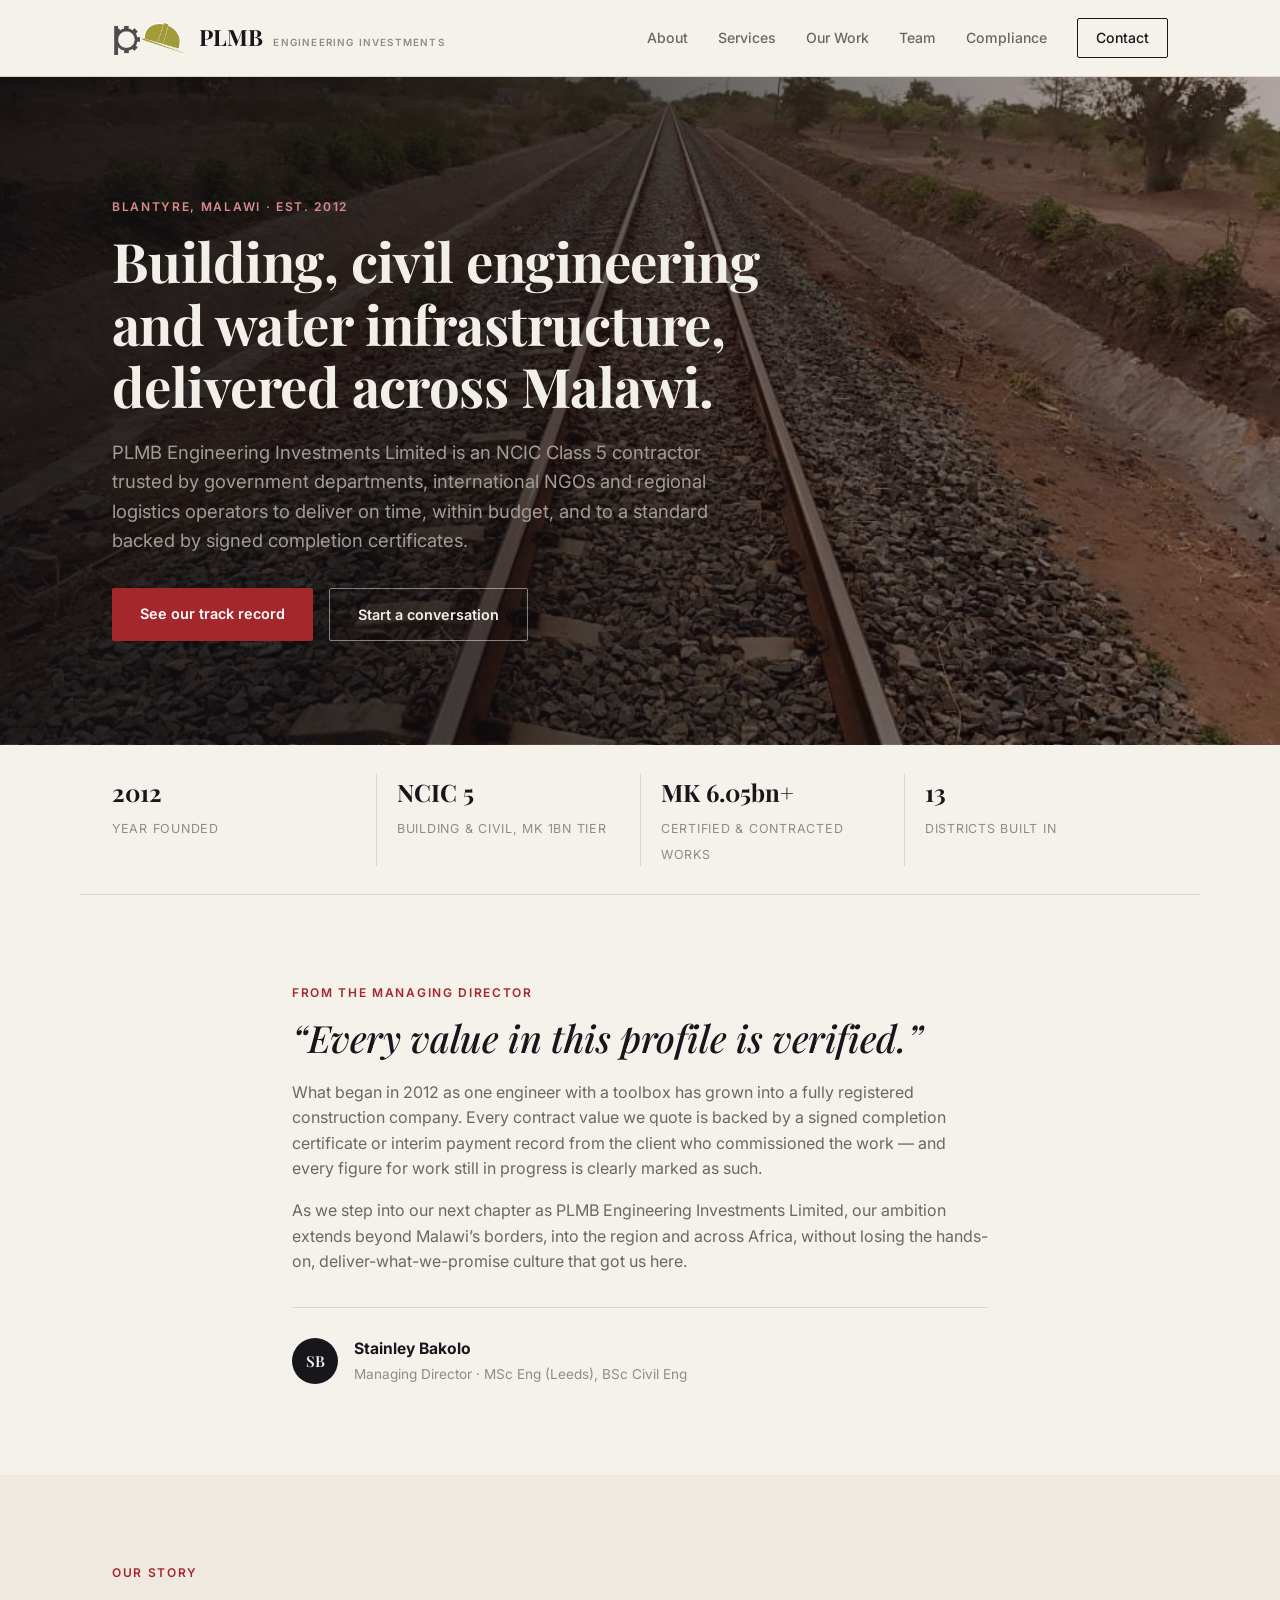
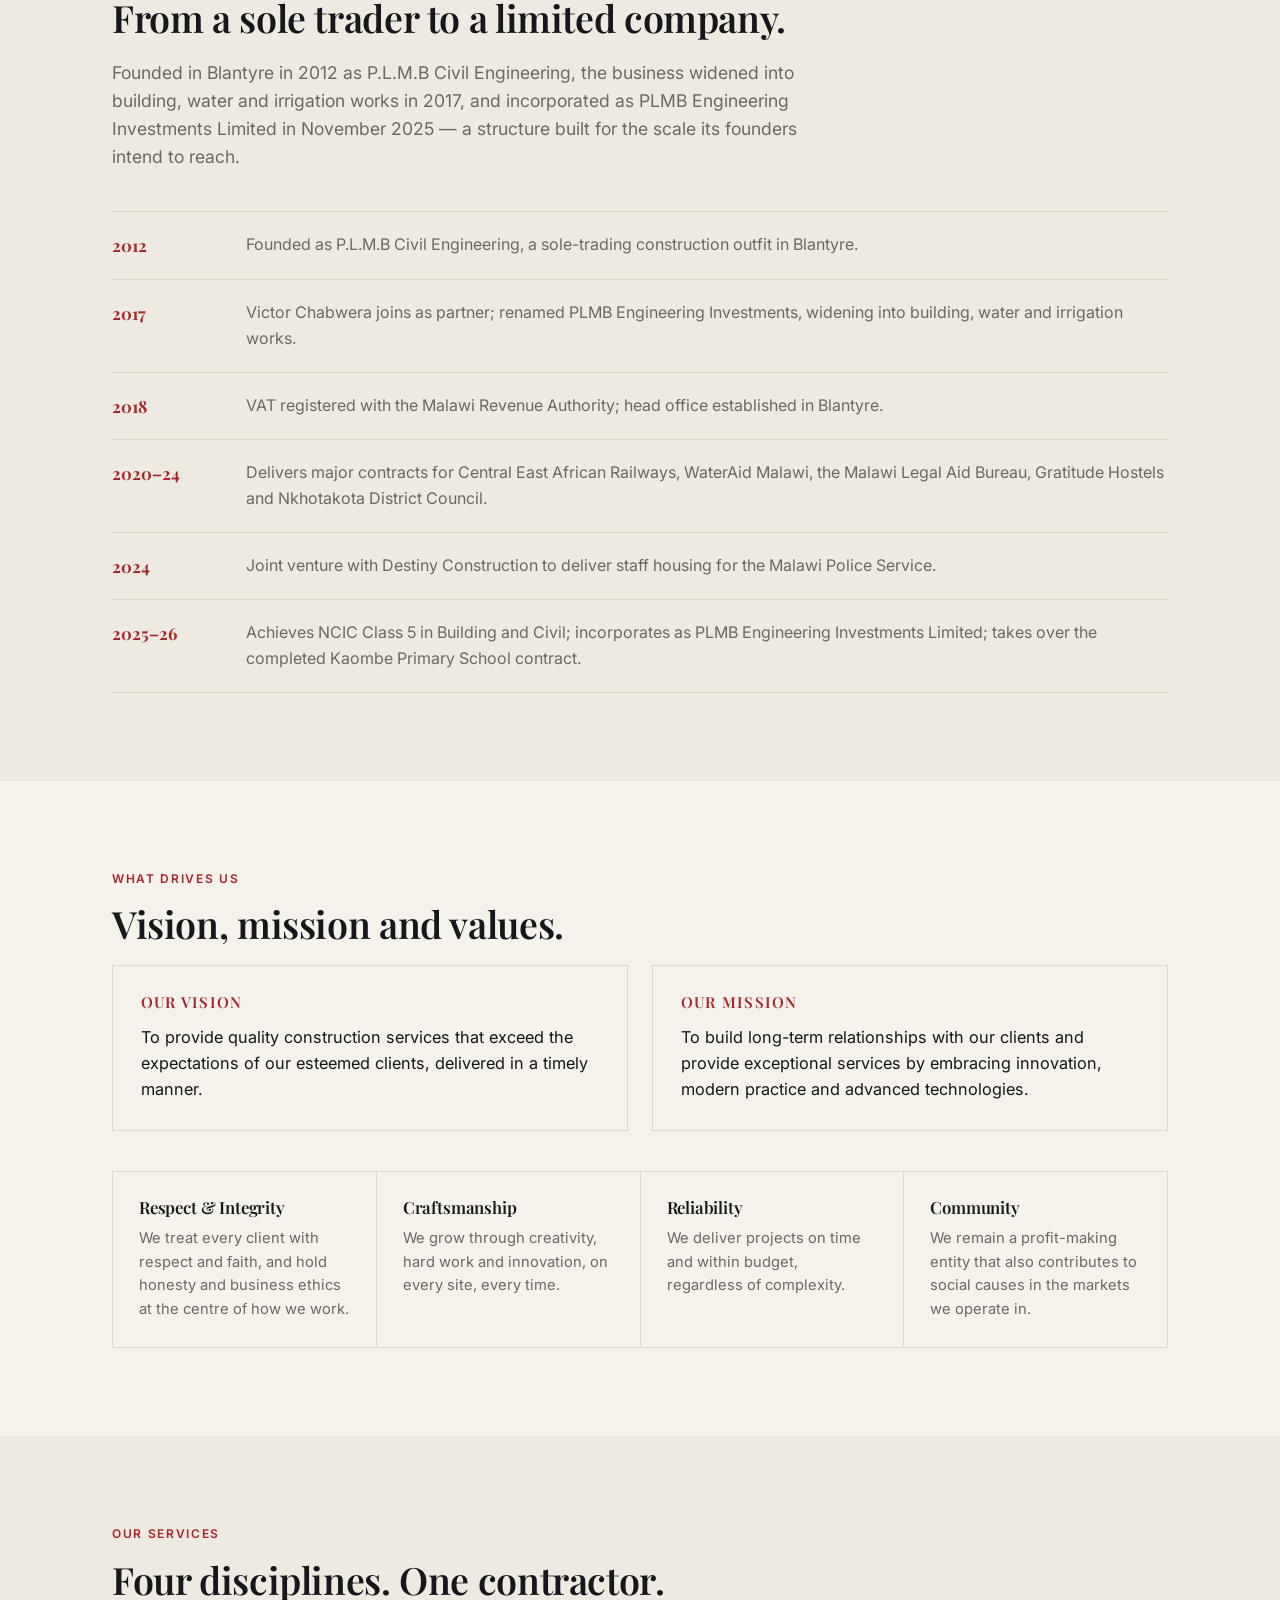
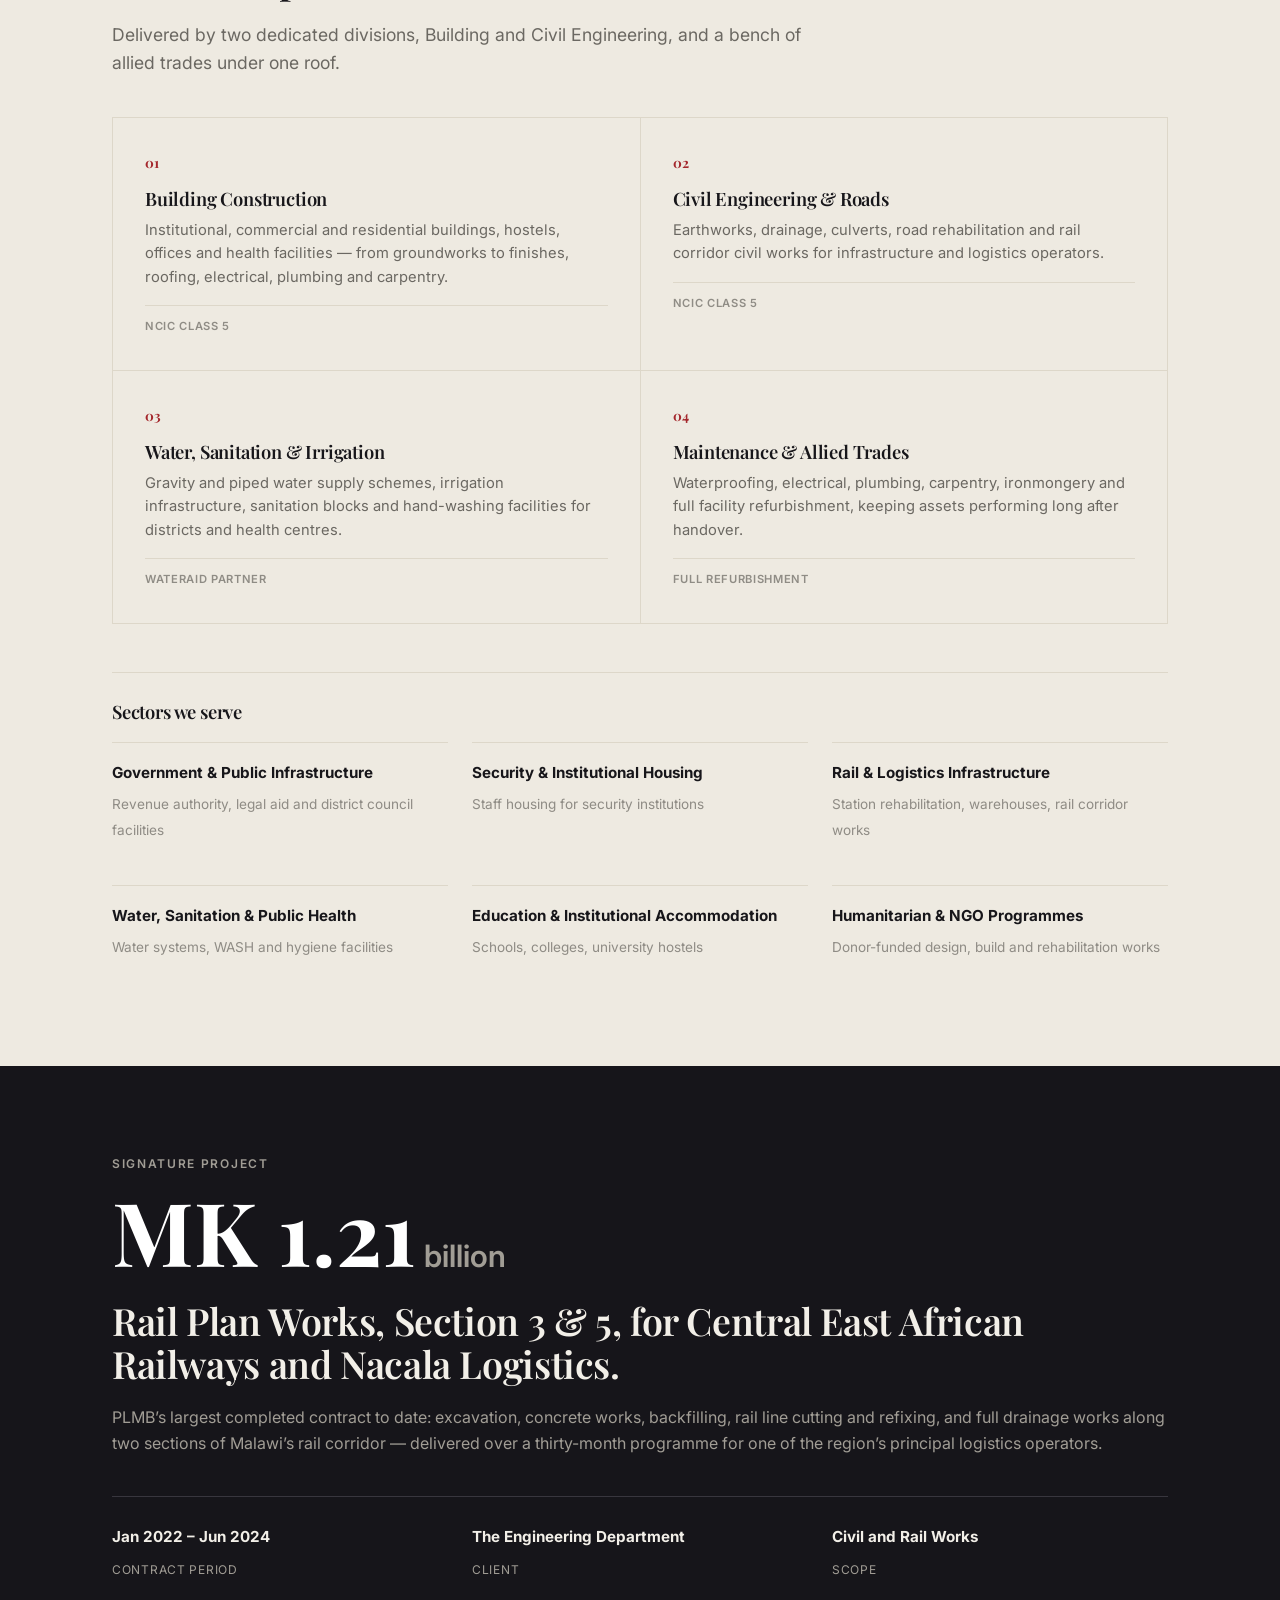
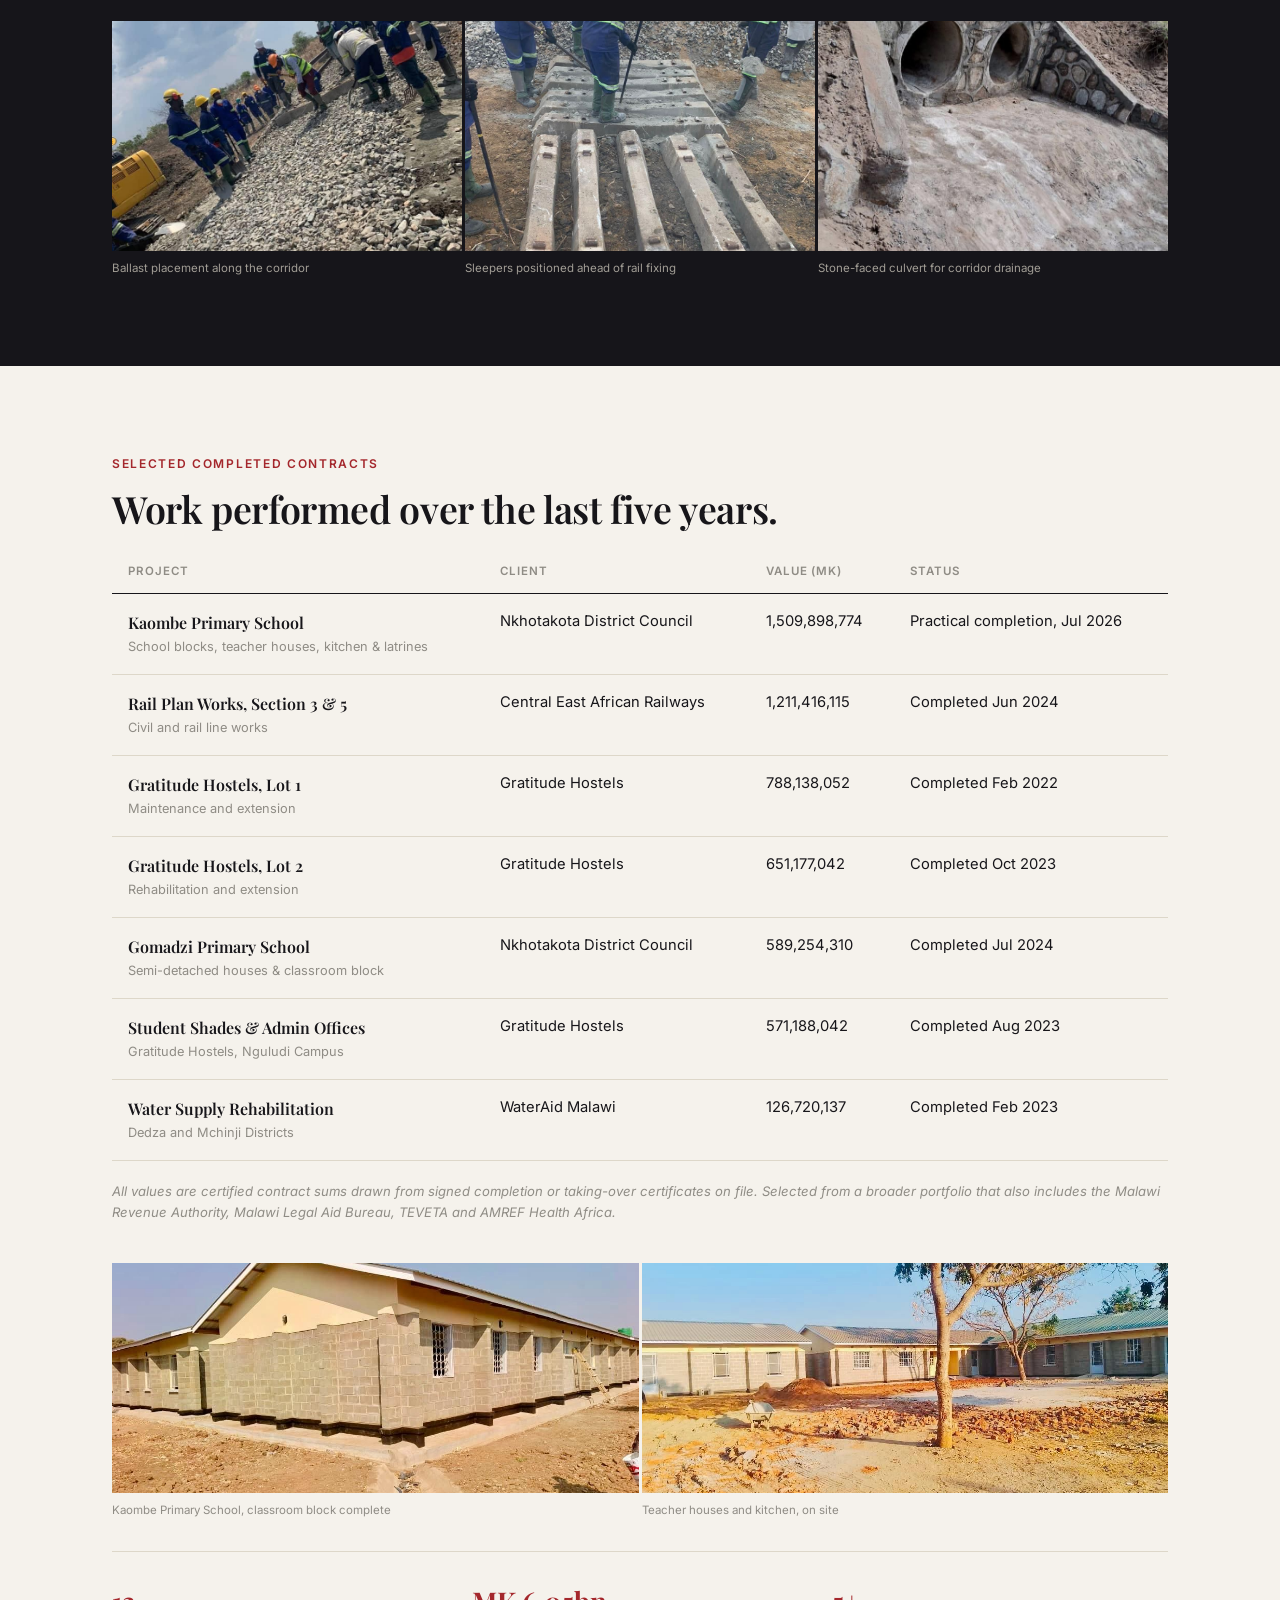
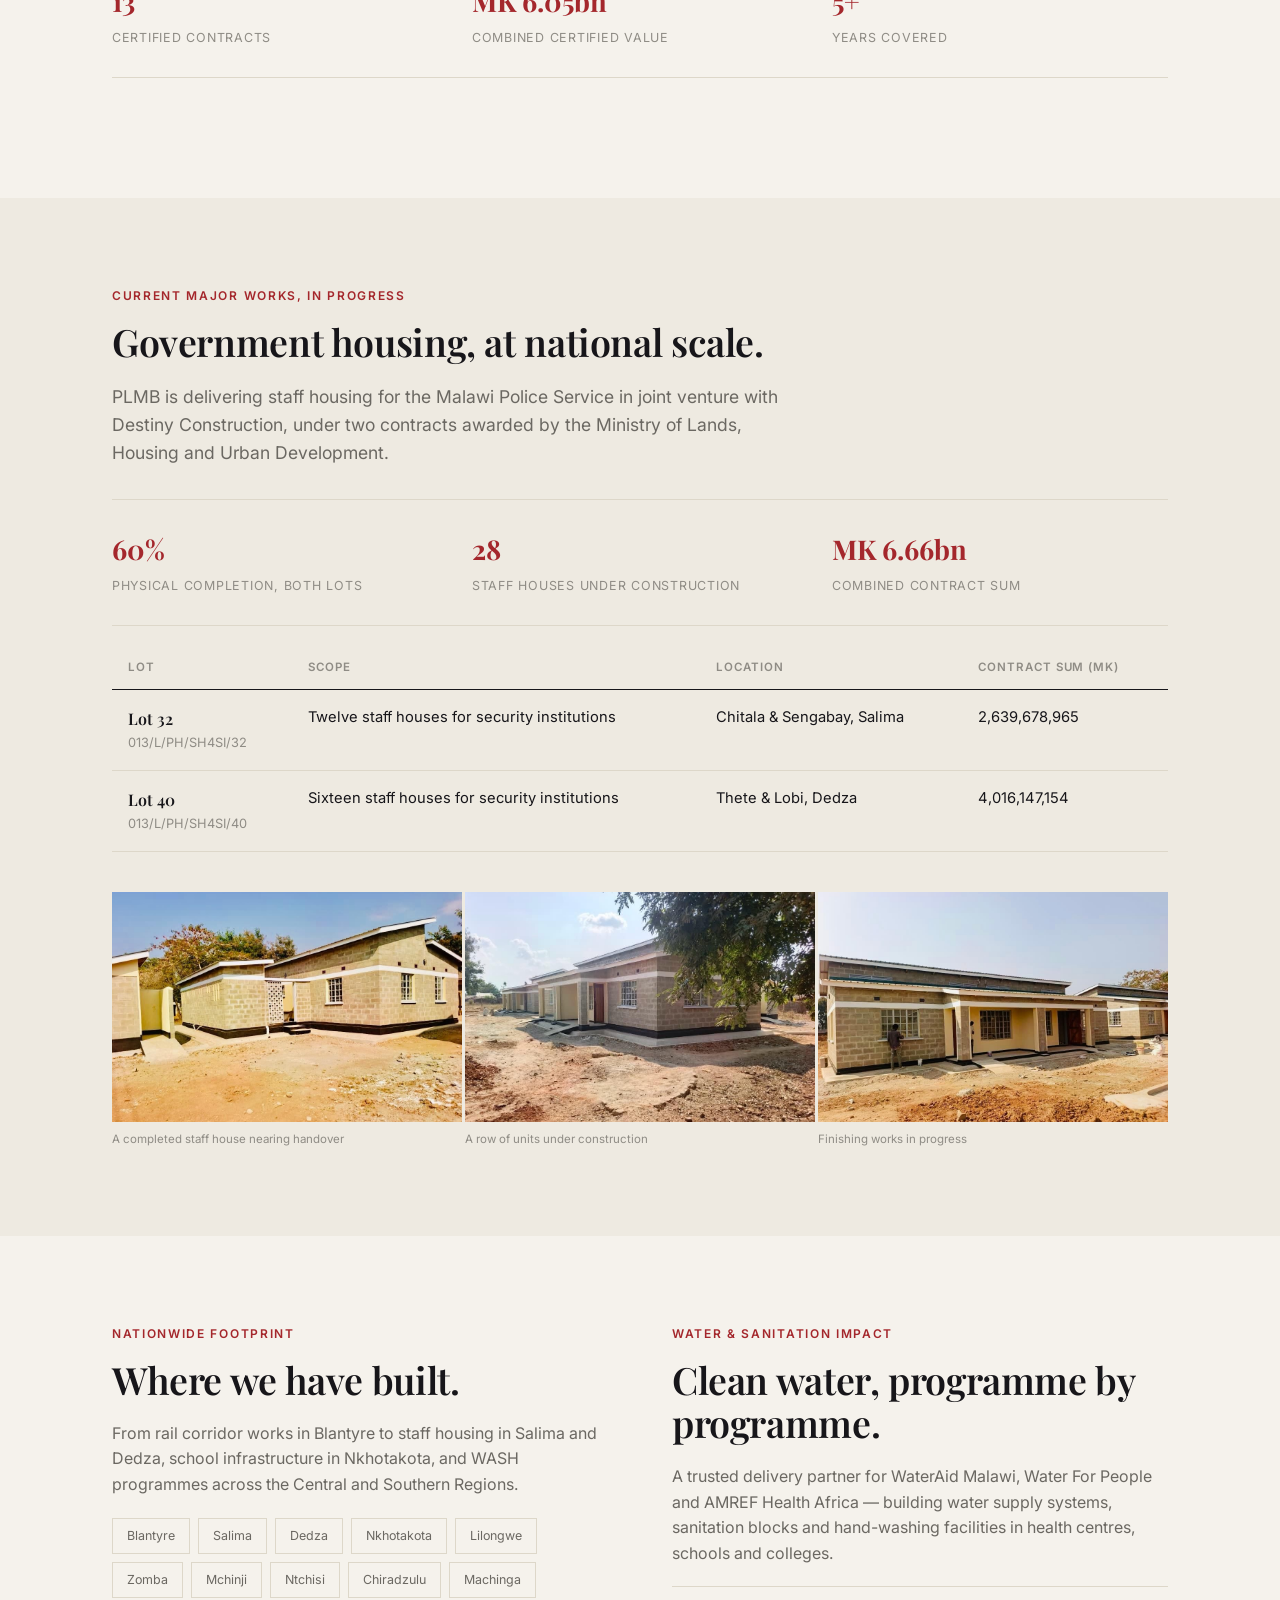
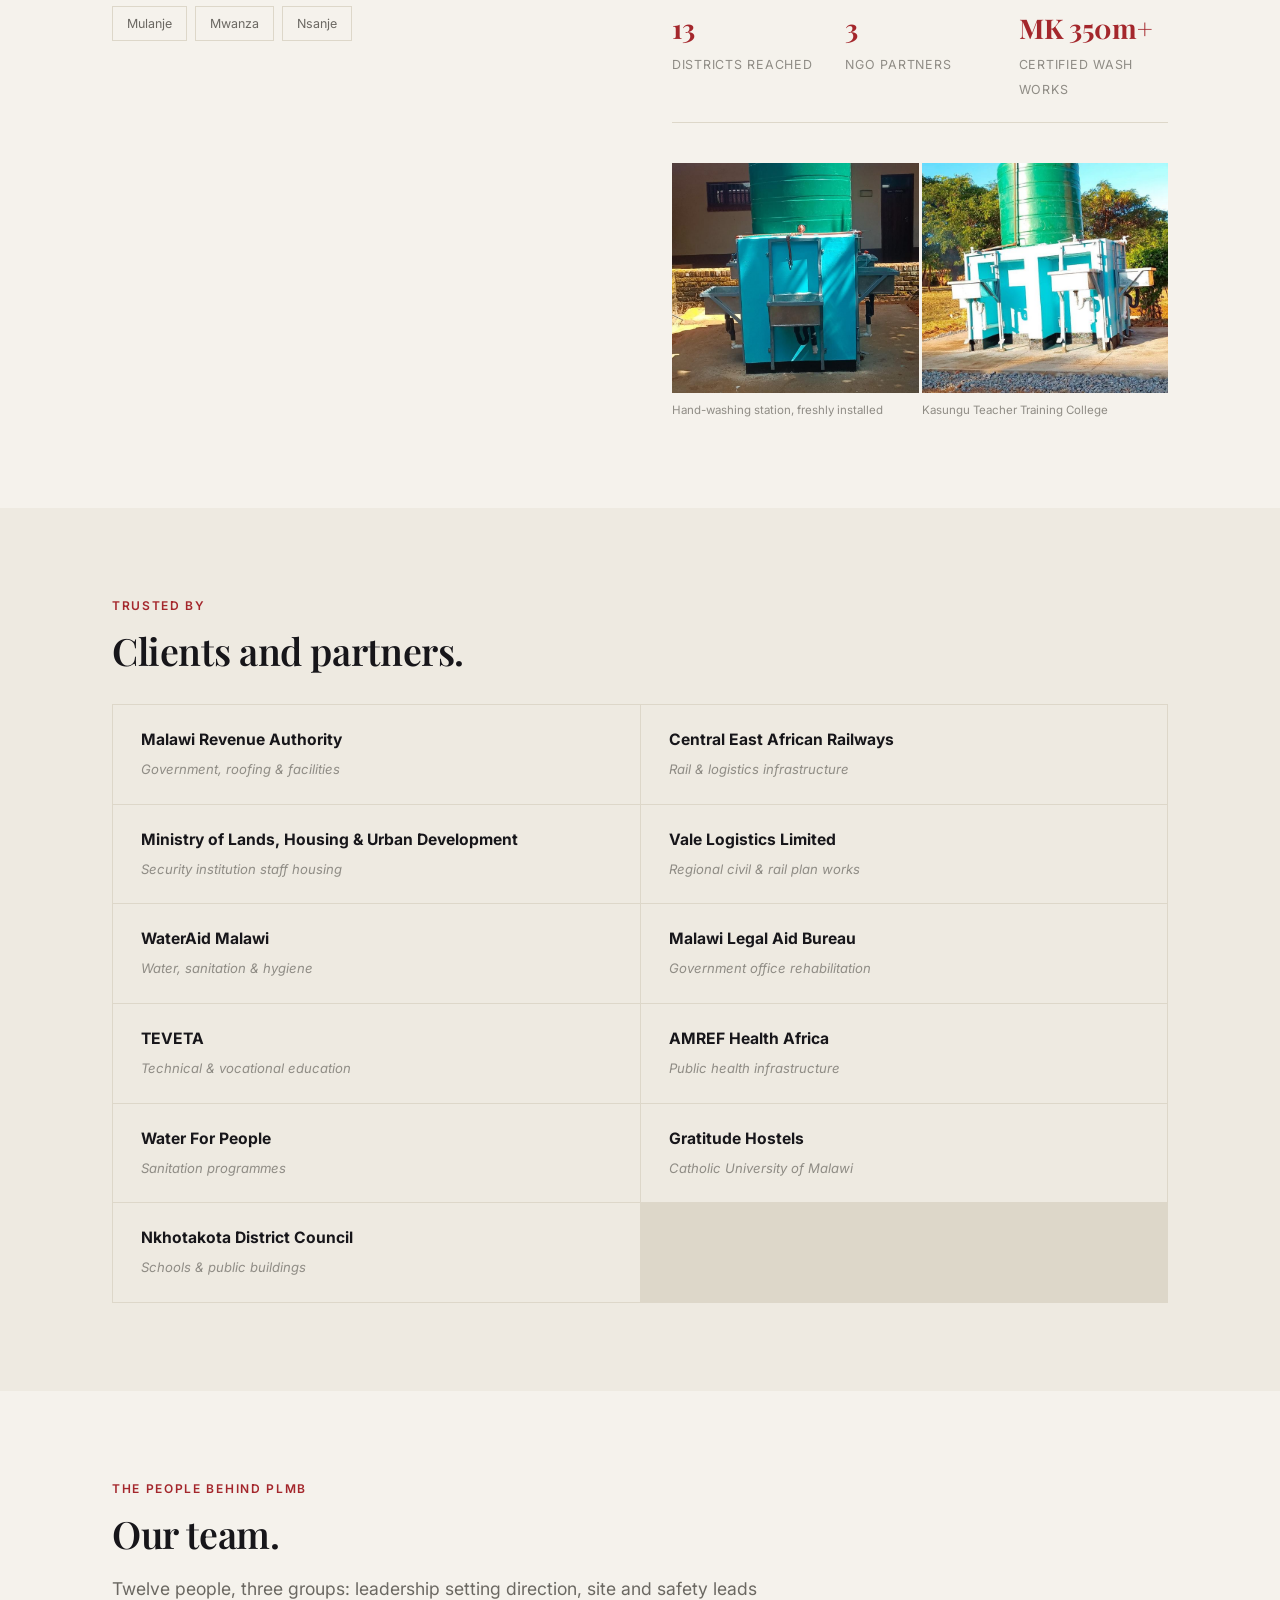
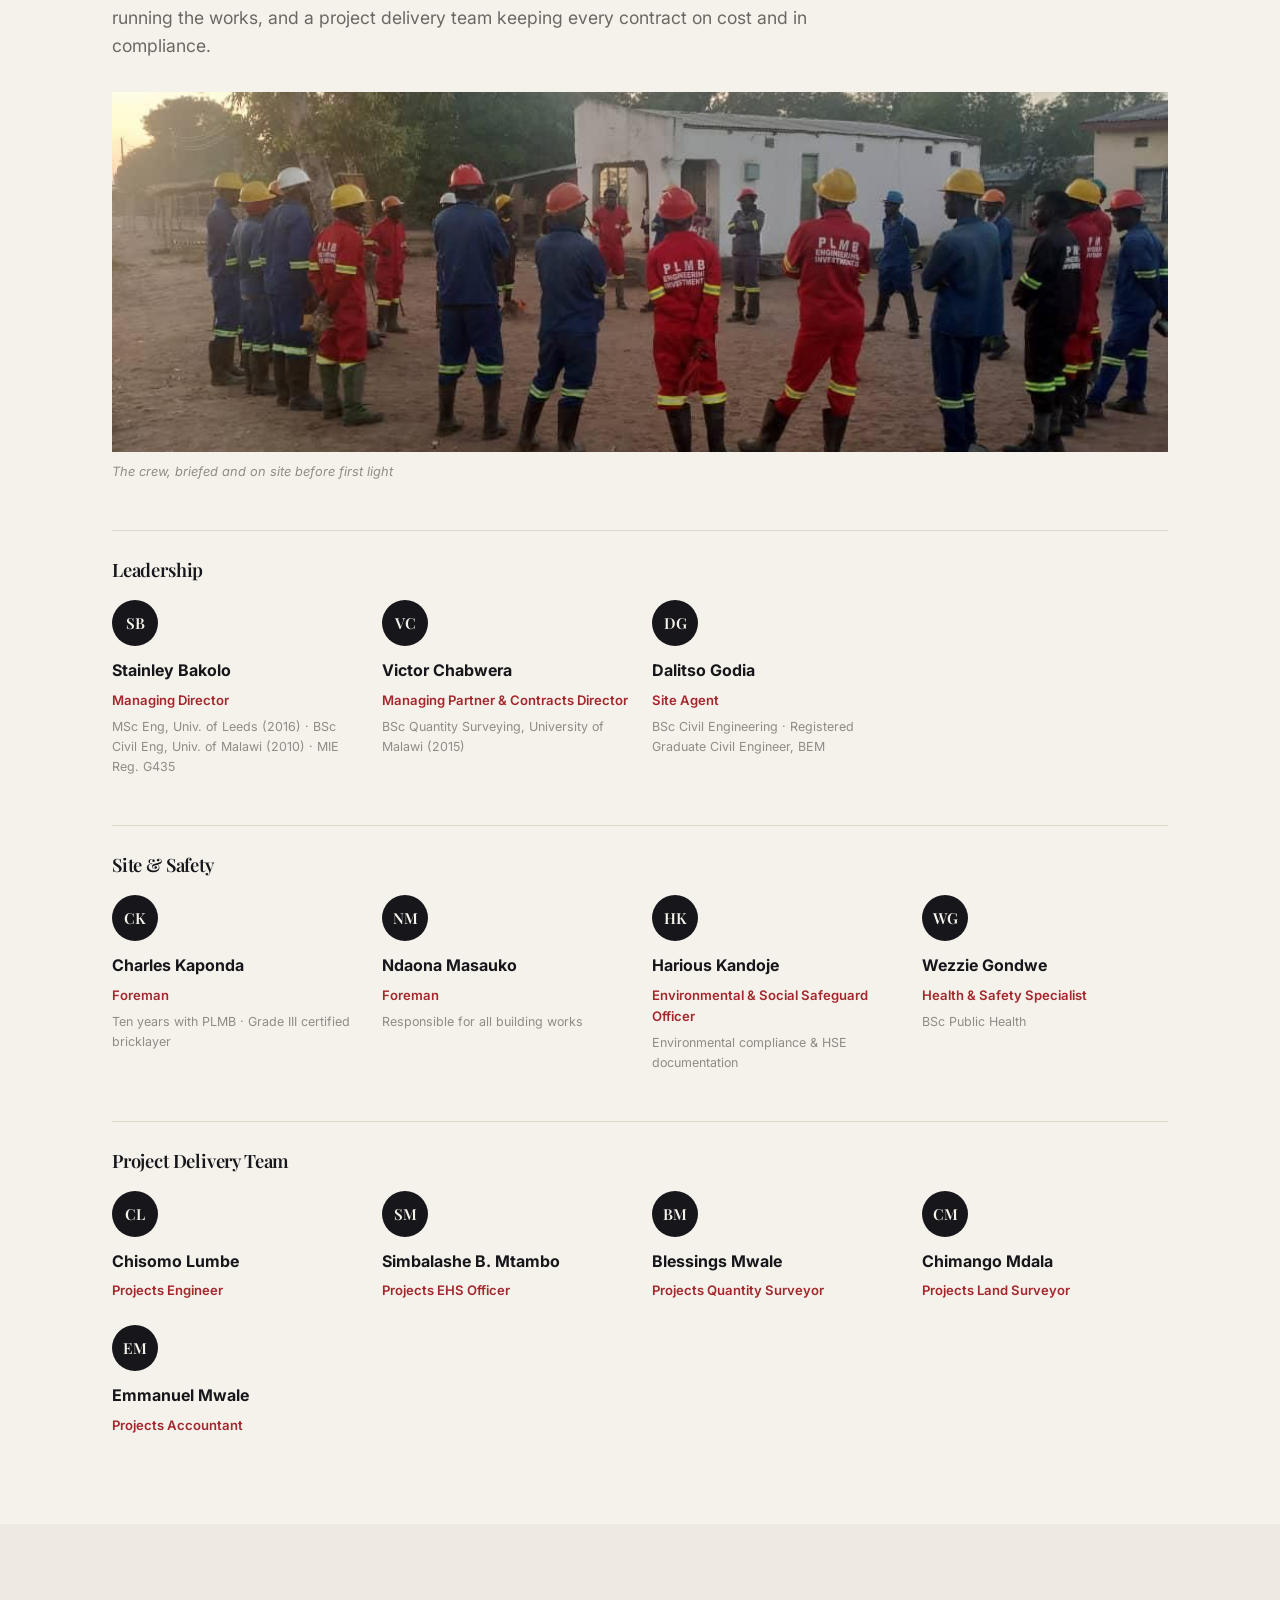
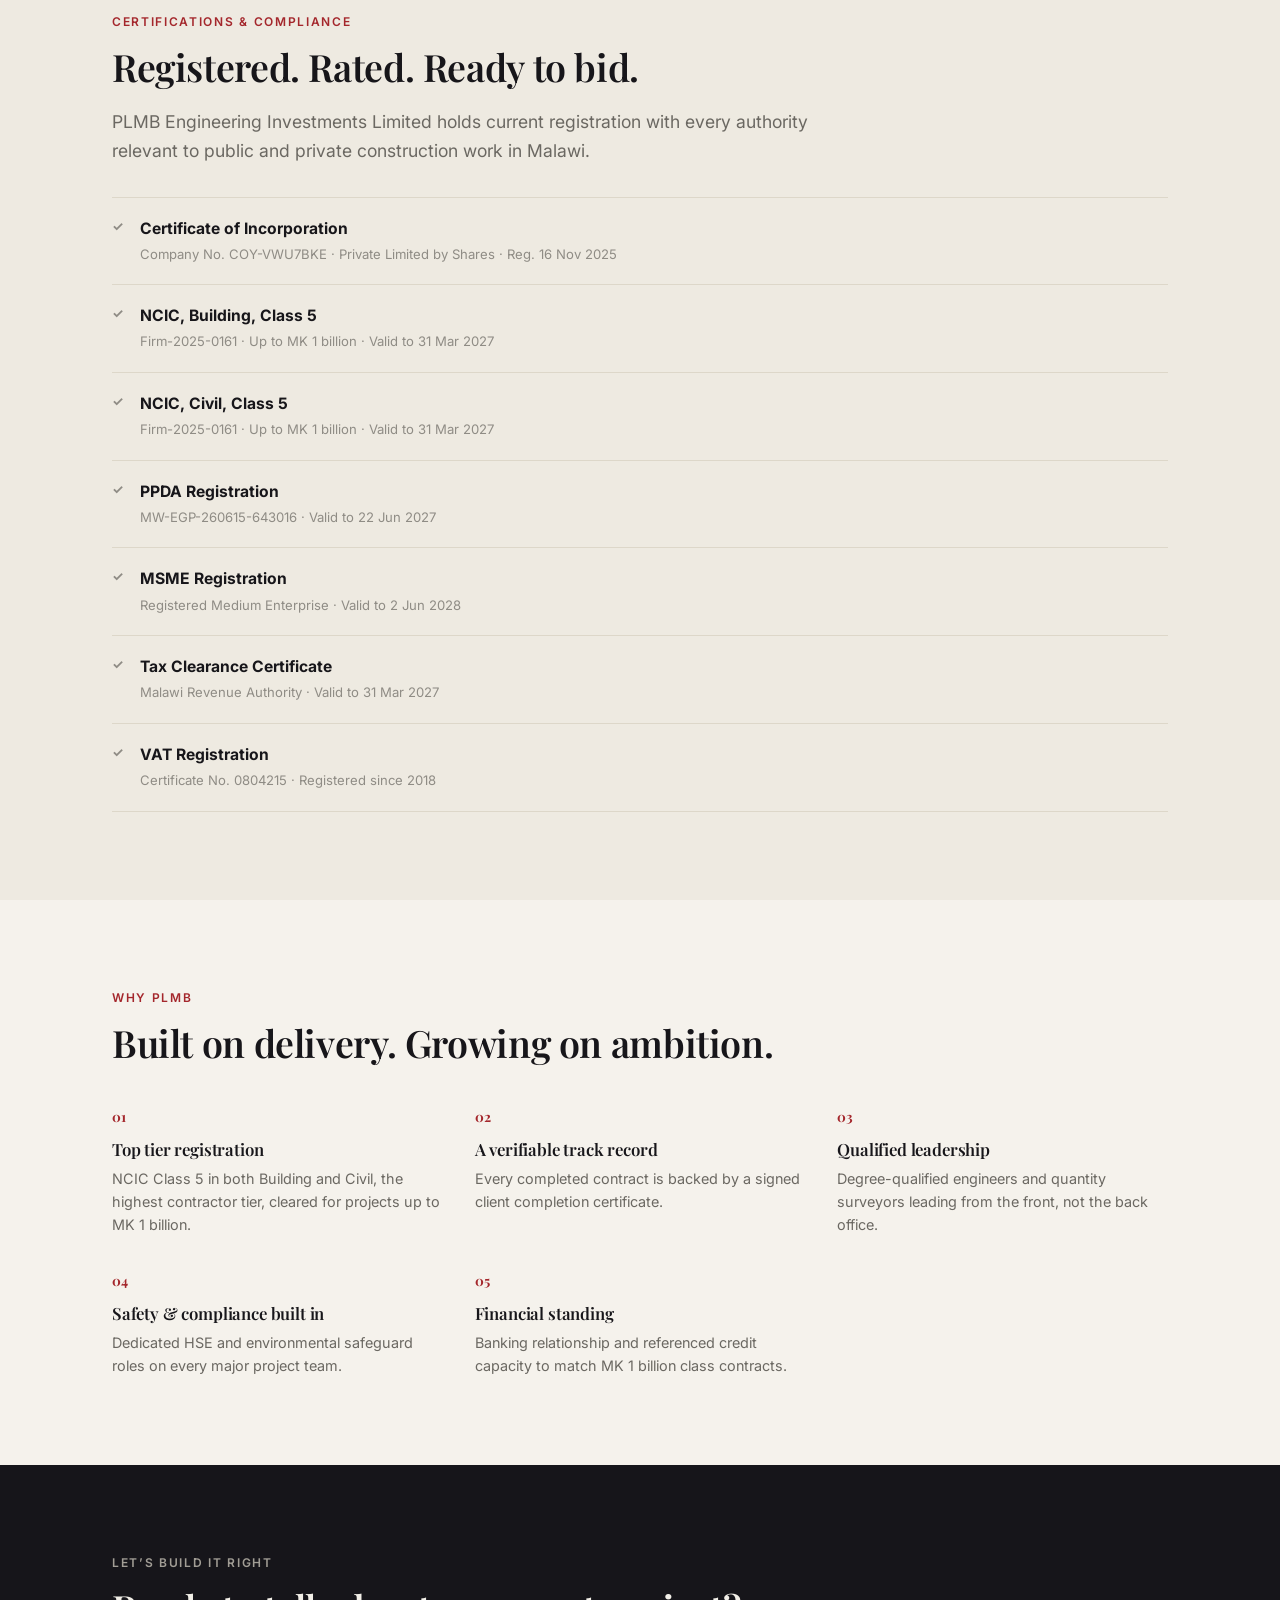
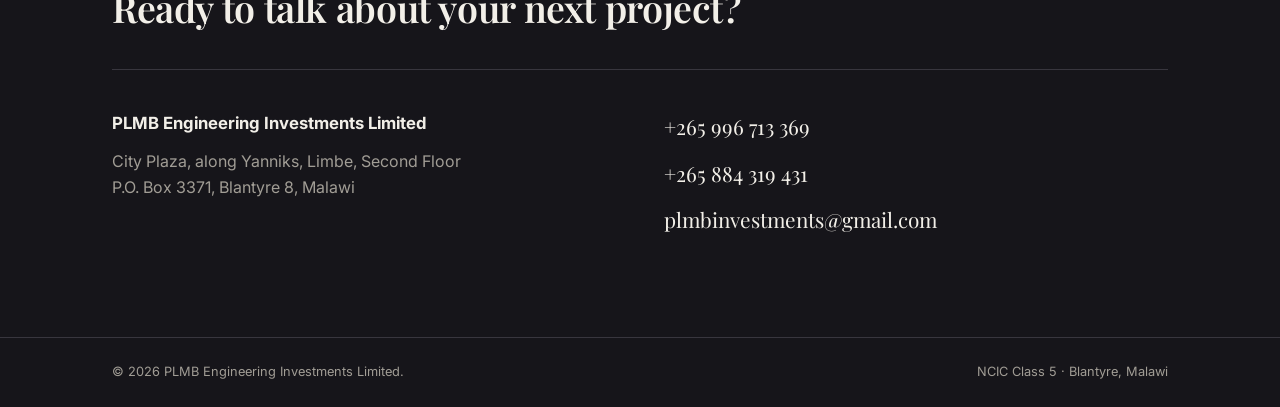
==== index.html @ c587f8bb "Add real project photography: hero, signature project, current works, WASH, team" ====
<!doctype html>
<html lang="en">
<head>
<meta charset="UTF-8">
<meta name="viewport" content="width=device-width, initial-scale=1.0">
<title>PLMB Engineering Investments Limited — Building &amp; Civil Engineering, Malawi</title>
<meta name="description" content="PLMB Engineering Investments Limited: NCIC Class 5 building, civil engineering and water infrastructure contractor in Malawi since 2012. Government, NGO and private sector delivery, verified by signed completion certificates.">
<meta property="og:title" content="PLMB Engineering Investments Limited">
<meta property="og:description" content="Fourteen years of building construction, civil engineering and water infrastructure across Malawi.">
<meta property="og:type" content="website">
<link rel="icon" type="image/png" href="assets/favicon-256.png">
<link rel="preconnect" href="https://fonts.googleapis.com">
<link rel="preconnect" href="https://fonts.gstatic.com" crossorigin>
<link href="https://fonts.googleapis.com/css2?family=Playfair+Display:ital,wght@0,500;0,600;0,700;1,500&family=Inter:wght@400;500;600;700&display=swap" rel="stylesheet">
<link rel="stylesheet" href="styles.css">
</head>
<body>

<header class="site-header" id="top">
  <div class="wrap header-inner">
    <a class="wordmark" href="#top">
      <img src="assets/plmb-icon.png" alt="" class="wordmark-icon" width="120" height="54">
      <span class="wordmark-text">PLMB<span class="wordmark-sub">Engineering Investments</span></span>
    </a>
    <nav class="nav" id="nav">
      <a href="#about">About</a>
      <a href="#services">Services</a>
      <a href="#work">Our Work</a>
      <a href="#team">Team</a>
      <a href="#compliance">Compliance</a>
      <a href="#contact" class="nav-cta">Contact</a>
    </nav>
    <button class="nav-toggle" id="navToggle" aria-label="Toggle menu" aria-expanded="false">
      <span></span><span></span><span></span>
    </button>
  </div>
</header>

<main>

  <!-- HERO -->
  <section class="hero" style="background-image: linear-gradient(100deg, rgba(15,14,17,0.88) 0%, rgba(15,14,17,0.72) 40%, rgba(15,14,17,0.42) 75%, rgba(15,14,17,0.25) 100%), url('assets/gallery/hero-rail-corridor.jpg');">
    <div class="wrap">
      <p class="eyebrow light">Blantyre, Malawi &middot; Est. 2012</p>
      <h1 class="light">Building, civil engineering<br> and water infrastructure,<br> delivered across Malawi.</h1>
      <p class="hero-lede light-body">PLMB Engineering Investments Limited is an NCIC Class&nbsp;5 contractor trusted by government departments, international NGOs and regional logistics operators to deliver on time, within budget, and to a standard backed by signed completion certificates.</p>
      <div class="hero-actions">
        <a href="#work" class="btn btn-primary">See our track record</a>
        <a href="#contact" class="btn btn-ghost-light">Start a conversation</a>
      </div>
    </div>
  </section>
  <div class="hero-stats wrap">
    <div><strong>2012</strong><span>Year founded</span></div>
    <div><strong>NCIC&nbsp;5</strong><span>Building &amp; Civil, MK&nbsp;1bn tier</span></div>
    <div><strong>MK&nbsp;6.05bn+</strong><span>Certified &amp; contracted works</span></div>
    <div><strong>13</strong><span>Districts built in</span></div>
  </div>

  <!-- MD MESSAGE -->
  <section class="section" id="about">
    <div class="wrap narrow">
      <p class="eyebrow">From the Managing Director</p>
      <h2 class="quote">&ldquo;Every value in this profile is verified.&rdquo;</h2>
      <p>What began in 2012 as one engineer with a toolbox has grown into a fully registered construction company. Every contract value we quote is backed by a signed completion certificate or interim payment record from the client who commissioned the work &mdash; and every figure for work still in progress is clearly marked as such.</p>
      <p>As we step into our next chapter as PLMB Engineering Investments Limited, our ambition extends beyond Malawi&rsquo;s borders, into the region and across Africa, without losing the hands-on, deliver-what-we-promise culture that got us here.</p>
      <div class="signature-block">
        <div class="avatar">SB</div>
        <div>
          <strong>Stainley Bakolo</strong>
          <span>Managing Director &middot; MSc Eng (Leeds), BSc Civil Eng</span>
        </div>
      </div>
    </div>
  </section>

  <!-- STORY / MILESTONES -->
  <section class="section alt" id="story">
    <div class="wrap">
      <p class="eyebrow">Our Story</p>
      <h2>From a sole trader to a limited company.</h2>
      <p class="lede">Founded in Blantyre in 2012 as P.L.M.B Civil Engineering, the business widened into building, water and irrigation works in 2017, and incorporated as PLMB Engineering Investments Limited in November 2025 &mdash; a structure built for the scale its founders intend to reach.</p>
      <ol class="timeline">
        <li><span class="tl-year">2012</span><span class="tl-text">Founded as P.L.M.B Civil Engineering, a sole-trading construction outfit in Blantyre.</span></li>
        <li><span class="tl-year">2017</span><span class="tl-text">Victor Chabwera joins as partner; renamed PLMB Engineering Investments, widening into building, water and irrigation works.</span></li>
        <li><span class="tl-year">2018</span><span class="tl-text">VAT registered with the Malawi Revenue Authority; head office established in Blantyre.</span></li>
        <li><span class="tl-year">2020&ndash;24</span><span class="tl-text">Delivers major contracts for Central East African Railways, WaterAid Malawi, the Malawi Legal Aid Bureau, Gratitude Hostels and Nkhotakota District Council.</span></li>
        <li><span class="tl-year">2024</span><span class="tl-text">Joint venture with Destiny Construction to deliver staff housing for the Malawi Police Service.</span></li>
        <li><span class="tl-year">2025&ndash;26</span><span class="tl-text">Achieves NCIC Class 5 in Building and Civil; incorporates as PLMB Engineering Investments Limited; takes over the completed Kaombe Primary School contract.</span></li>
      </ol>
    </div>
  </section>

  <!-- VISION / MISSION / VALUES -->
  <section class="section" id="values">
    <div class="wrap">
      <p class="eyebrow">What Drives Us</p>
      <h2>Vision, mission and values.</h2>
      <div class="vm-grid">
        <div class="vm-card">
          <h3>Our Vision</h3>
          <p>To provide quality construction services that exceed the expectations of our esteemed clients, delivered in a timely manner.</p>
        </div>
        <div class="vm-card">
          <h3>Our Mission</h3>
          <p>To build long-term relationships with our clients and provide exceptional services by embracing innovation, modern practice and advanced technologies.</p>
        </div>
      </div>
      <div class="value-grid">
        <div class="value">
          <h4>Respect &amp; Integrity</h4>
          <p>We treat every client with respect and faith, and hold honesty and business ethics at the centre of how we work.</p>
        </div>
        <div class="value">
          <h4>Craftsmanship</h4>
          <p>We grow through creativity, hard work and innovation, on every site, every time.</p>
        </div>
        <div class="value">
          <h4>Reliability</h4>
          <p>We deliver projects on time and within budget, regardless of complexity.</p>
        </div>
        <div class="value">
          <h4>Community</h4>
          <p>We remain a profit-making entity that also contributes to social causes in the markets we operate in.</p>
        </div>
      </div>
    </div>
  </section>

  <!-- SERVICES -->
  <section class="section alt" id="services">
    <div class="wrap">
      <p class="eyebrow">Our Services</p>
      <h2>Four disciplines. One contractor.</h2>
      <p class="lede">Delivered by two dedicated divisions, Building and Civil Engineering, and a bench of allied trades under one roof.</p>
      <div class="service-grid">
        <div class="service-card">
          <span class="service-num">01</span>
          <h3>Building Construction</h3>
          <p>Institutional, commercial and residential buildings, hostels, offices and health facilities &mdash; from groundworks to finishes, roofing, electrical, plumbing and carpentry.</p>
          <span class="tag">NCIC Class 5</span>
        </div>
        <div class="service-card">
          <span class="service-num">02</span>
          <h3>Civil Engineering &amp; Roads</h3>
          <p>Earthworks, drainage, culverts, road rehabilitation and rail corridor civil works for infrastructure and logistics operators.</p>
          <span class="tag">NCIC Class 5</span>
        </div>
        <div class="service-card">
          <span class="service-num">03</span>
          <h3>Water, Sanitation &amp; Irrigation</h3>
          <p>Gravity and piped water supply schemes, irrigation infrastructure, sanitation blocks and hand-washing facilities for districts and health centres.</p>
          <span class="tag">WaterAid Partner</span>
        </div>
        <div class="service-card">
          <span class="service-num">04</span>
          <h3>Maintenance &amp; Allied Trades</h3>
          <p>Waterproofing, electrical, plumbing, carpentry, ironmongery and full facility refurbishment, keeping assets performing long after handover.</p>
          <span class="tag">Full Refurbishment</span>
        </div>
      </div>

      <h3 class="sub-heading">Sectors we serve</h3>
      <div class="sector-list">
        <div><strong>Government &amp; Public Infrastructure</strong><span>Revenue authority, legal aid and district council facilities</span></div>
        <div><strong>Security &amp; Institutional Housing</strong><span>Staff housing for security institutions</span></div>
        <div><strong>Rail &amp; Logistics Infrastructure</strong><span>Station rehabilitation, warehouses, rail corridor works</span></div>
        <div><strong>Water, Sanitation &amp; Public Health</strong><span>Water systems, WASH and hygiene facilities</span></div>
        <div><strong>Education &amp; Institutional Accommodation</strong><span>Schools, colleges, university hostels</span></div>
        <div><strong>Humanitarian &amp; NGO Programmes</strong><span>Donor-funded design, build and rehabilitation works</span></div>
      </div>
    </div>
  </section>

  <!-- SIGNATURE PROJECT (dark) -->
  <section class="section dark" id="work">
    <div class="wrap">
      <p class="eyebrow light">Signature Project</p>
      <div class="signature-figure">MK&nbsp;1.21<span>billion</span></div>
      <h2 class="light">Rail Plan Works, Section 3 &amp; 5, for Central East African Railways and Nacala Logistics.</h2>
      <p class="light-body">PLMB&rsquo;s largest completed contract to date: excavation, concrete works, backfilling, rail line cutting and refixing, and full drainage works along two sections of Malawi&rsquo;s rail corridor &mdash; delivered over a thirty-month programme for one of the region&rsquo;s principal logistics operators.</p>
      <div class="sig-meta">
        <div><strong>Jan 2022 &ndash; Jun 2024</strong><span>Contract period</span></div>
        <div><strong>The Engineering Department</strong><span>Client</span></div>
        <div><strong>Civil and Rail Works</strong><span>Scope</span></div>
      </div>
      <div class="field-strip dark">
        <figure><img src="assets/gallery/signature-rail-team.jpg" alt="PLMB crew placing ballast along the rail corridor" loading="lazy"><figcaption>Ballast placement along the corridor</figcaption></figure>
        <figure><img src="assets/gallery/signature-rail-sleepers.jpg" alt="Precast concrete sleepers positioned ahead of rail fixing" loading="lazy"><figcaption>Sleepers positioned ahead of rail fixing</figcaption></figure>
        <figure><img src="assets/gallery/signature-rail-culvert.jpg" alt="Stone-faced culvert built for corridor drainage" loading="lazy"><figcaption>Stone-faced culvert for corridor drainage</figcaption></figure>
      </div>
    </div>
  </section>

  <!-- TRACK RECORD -->
  <section class="section">
    <div class="wrap">
      <p class="eyebrow">Selected Completed Contracts</p>
      <h2>Work performed over the last five years.</h2>
      <div class="table-scroll">
        <table class="track-table">
          <thead>
            <tr><th>Project</th><th>Client</th><th>Value (MK)</th><th>Status</th></tr>
          </thead>
          <tbody>
            <tr><td><strong>Kaombe Primary School</strong><span>School blocks, teacher houses, kitchen &amp; latrines</span></td><td>Nkhotakota District Council</td><td>1,509,898,774</td><td>Practical completion, Jul 2026</td></tr>
            <tr><td><strong>Rail Plan Works, Section 3 &amp; 5</strong><span>Civil and rail line works</span></td><td>Central East African Railways</td><td>1,211,416,115</td><td>Completed Jun 2024</td></tr>
            <tr><td><strong>Gratitude Hostels, Lot 1</strong><span>Maintenance and extension</span></td><td>Gratitude Hostels</td><td>788,138,052</td><td>Completed Feb 2022</td></tr>
            <tr><td><strong>Gratitude Hostels, Lot 2</strong><span>Rehabilitation and extension</span></td><td>Gratitude Hostels</td><td>651,177,042</td><td>Completed Oct 2023</td></tr>
            <tr><td><strong>Gomadzi Primary School</strong><span>Semi-detached houses &amp; classroom block</span></td><td>Nkhotakota District Council</td><td>589,254,310</td><td>Completed Jul 2024</td></tr>
            <tr><td><strong>Student Shades &amp; Admin Offices</strong><span>Gratitude Hostels, Nguludi Campus</span></td><td>Gratitude Hostels</td><td>571,188,042</td><td>Completed Aug 2023</td></tr>
            <tr><td><strong>Water Supply Rehabilitation</strong><span>Dedza and Mchinji Districts</span></td><td>WaterAid Malawi</td><td>126,720,137</td><td>Completed Feb 2023</td></tr>
          </tbody>
        </table>
      </div>
      <p class="table-note">All values are certified contract sums drawn from signed completion or taking-over certificates on file. Selected from a broader portfolio that also includes the Malawi Revenue Authority, Malawi Legal Aid Bureau, TEVETA and AMREF Health Africa.</p>

      <div class="field-strip two">
        <figure><img src="assets/gallery/kaombe-block-a.jpg" alt="Completed Kaombe Primary School classroom block" loading="lazy"><figcaption>Kaombe Primary School, classroom block complete</figcaption></figure>
        <figure><img src="assets/gallery/kaombe-block-b.jpg" alt="Kaombe Primary School buildings nearing completion" loading="lazy"><figcaption>Teacher houses and kitchen, on site</figcaption></figure>
      </div>

      <div class="stat-strip">
        <div><strong>13</strong><span>Certified contracts</span></div>
        <div><strong>MK&nbsp;6.05bn</strong><span>Combined certified value</span></div>
        <div><strong>5+</strong><span>Years covered</span></div>
      </div>
    </div>
  </section>

  <!-- CURRENT WORKS -->
  <section class="section alt">
    <div class="wrap">
      <p class="eyebrow">Current Major Works, In Progress</p>
      <h2>Government housing, at national scale.</h2>
      <p class="lede">PLMB is delivering staff housing for the Malawi Police Service in joint venture with Destiny Construction, under two contracts awarded by the Ministry of Lands, Housing and Urban Development.</p>
      <div class="stat-strip">
        <div><strong>60%</strong><span>Physical completion, both lots</span></div>
        <div><strong>28</strong><span>Staff houses under construction</span></div>
        <div><strong>MK&nbsp;6.66bn</strong><span>Combined contract sum</span></div>
      </div>
      <div class="table-scroll">
        <table class="track-table">
          <thead><tr><th>Lot</th><th>Scope</th><th>Location</th><th>Contract Sum (MK)</th></tr></thead>
          <tbody>
            <tr><td><strong>Lot 32</strong><span>013/L/PH/SH4SI/32</span></td><td>Twelve staff houses for security institutions</td><td>Chitala &amp; Sengabay, Salima</td><td>2,639,678,965</td></tr>
            <tr><td><strong>Lot 40</strong><span>013/L/PH/SH4SI/40</span></td><td>Sixteen staff houses for security institutions</td><td>Thete &amp; Lobi, Dedza</td><td>4,016,147,154</td></tr>
          </tbody>
        </table>
      </div>
      <div class="field-strip">
        <figure><img src="assets/gallery/housing-block-path.jpg" alt="Completed staff house nearing handover" loading="lazy"><figcaption>A completed staff house nearing handover</figcaption></figure>
        <figure><img src="assets/gallery/housing-unit-tree.jpg" alt="Row of staff houses under construction" loading="lazy"><figcaption>A row of units under construction</figcaption></figure>
        <figure><img src="assets/gallery/housing-finishing.jpg" alt="Finishing works in progress on a staff house" loading="lazy"><figcaption>Finishing works in progress</figcaption></figure>
      </div>
    </div>
  </section>

  <!-- FOOTPRINT + WASH -->
  <section class="section">
    <div class="wrap">
      <div class="split">
        <div>
          <p class="eyebrow">Nationwide Footprint</p>
          <h2>Where we have built.</h2>
          <p>From rail corridor works in Blantyre to staff housing in Salima and Dedza, school infrastructure in Nkhotakota, and WASH programmes across the Central and Southern Regions.</p>
          <div class="chip-list">
            <span>Blantyre</span><span>Salima</span><span>Dedza</span><span>Nkhotakota</span><span>Lilongwe</span><span>Zomba</span><span>Mchinji</span><span>Ntchisi</span><span>Chiradzulu</span><span>Machinga</span><span>Mulanje</span><span>Mwanza</span><span>Nsanje</span>
          </div>
        </div>
        <div>
          <p class="eyebrow">Water &amp; Sanitation Impact</p>
          <h2>Clean water, programme by programme.</h2>
          <p>A trusted delivery partner for WaterAid Malawi, Water For People and AMREF Health Africa &mdash; building water supply systems, sanitation blocks and hand-washing facilities in health centres, schools and colleges.</p>
          <div class="stat-strip compact">
            <div><strong>13</strong><span>Districts reached</span></div>
            <div><strong>3</strong><span>NGO partners</span></div>
            <div><strong>MK&nbsp;350m+</strong><span>Certified WASH works</span></div>
          </div>
          <div class="field-strip two">
            <figure><img src="assets/gallery/wash-station-clear-sky.jpg" alt="Hand-washing station installed at a school" loading="lazy"><figcaption>Hand-washing station, freshly installed</figcaption></figure>
            <figure><img src="assets/gallery/wash-kasungu-ttc.jpg" alt="Hand-washing station at Kasungu Teacher Training College" loading="lazy"><figcaption>Kasungu Teacher Training College</figcaption></figure>
          </div>
        </div>
      </div>
    </div>
  </section>

  <!-- CLIENTS -->
  <section class="section alt">
    <div class="wrap">
      <p class="eyebrow">Trusted By</p>
      <h2>Clients and partners.</h2>
      <div class="client-grid">
        <div><strong>Malawi Revenue Authority</strong><span>Government, roofing &amp; facilities</span></div>
        <div><strong>Central East African Railways</strong><span>Rail &amp; logistics infrastructure</span></div>
        <div><strong>Ministry of Lands, Housing &amp; Urban Development</strong><span>Security institution staff housing</span></div>
        <div><strong>Vale Logistics Limited</strong><span>Regional civil &amp; rail plan works</span></div>
        <div><strong>WaterAid Malawi</strong><span>Water, sanitation &amp; hygiene</span></div>
        <div><strong>Malawi Legal Aid Bureau</strong><span>Government office rehabilitation</span></div>
        <div><strong>TEVETA</strong><span>Technical &amp; vocational education</span></div>
        <div><strong>AMREF Health Africa</strong><span>Public health infrastructure</span></div>
        <div><strong>Water For People</strong><span>Sanitation programmes</span></div>
        <div><strong>Gratitude Hostels</strong><span>Catholic University of Malawi</span></div>
        <div><strong>Nkhotakota District Council</strong><span>Schools &amp; public buildings</span></div>
      </div>
    </div>
  </section>

  <!-- TEAM -->
  <section class="section" id="team">
    <div class="wrap">
      <p class="eyebrow">The People Behind PLMB</p>
      <h2>Our team.</h2>
      <p class="lede">Twelve people, three groups: leadership setting direction, site and safety leads running the works, and a project delivery team keeping every contract on cost and in compliance.</p>

      <figure class="team-banner">
        <img src="assets/gallery/team-site-briefing.jpg" alt="PLMB site crew gathered for a briefing before the day's works" loading="lazy">
        <figcaption>The crew, briefed and on site before first light</figcaption>
      </figure>

      <h3 class="sub-heading">Leadership</h3>
      <div class="team-grid">
        <div class="team-card">
          <div class="avatar">SB</div>
          <strong>Stainley Bakolo</strong>
          <span class="role">Managing Director</span>
          <span class="cred">MSc Eng, Univ. of Leeds (2016) &middot; BSc Civil Eng, Univ. of Malawi (2010) &middot; MIE Reg. G435</span>
        </div>
        <div class="team-card">
          <div class="avatar">VC</div>
          <strong>Victor Chabwera</strong>
          <span class="role">Managing Partner &amp; Contracts Director</span>
          <span class="cred">BSc Quantity Surveying, University of Malawi (2015)</span>
        </div>
        <div class="team-card">
          <div class="avatar">DG</div>
          <strong>Dalitso Godia</strong>
          <span class="role">Site Agent</span>
          <span class="cred">BSc Civil Engineering &middot; Registered Graduate Civil Engineer, BEM</span>
        </div>
      </div>

      <h3 class="sub-heading">Site &amp; Safety</h3>
      <div class="team-grid">
        <div class="team-card"><div class="avatar">CK</div><strong>Charles Kaponda</strong><span class="role">Foreman</span><span class="cred">Ten years with PLMB &middot; Grade III certified bricklayer</span></div>
        <div class="team-card"><div class="avatar">NM</div><strong>Ndaona Masauko</strong><span class="role">Foreman</span><span class="cred">Responsible for all building works</span></div>
        <div class="team-card"><div class="avatar">HK</div><strong>Harious Kandoje</strong><span class="role">Environmental &amp; Social Safeguard Officer</span><span class="cred">Environmental compliance &amp; HSE documentation</span></div>
        <div class="team-card"><div class="avatar">WG</div><strong>Wezzie Gondwe</strong><span class="role">Health &amp; Safety Specialist</span><span class="cred">BSc Public Health</span></div>
      </div>

      <h3 class="sub-heading">Project Delivery Team</h3>
      <div class="team-grid">
        <div class="team-card"><div class="avatar">CL</div><strong>Chisomo Lumbe</strong><span class="role">Projects Engineer</span></div>
        <div class="team-card"><div class="avatar">SM</div><strong>Simbalashe B. Mtambo</strong><span class="role">Projects EHS Officer</span></div>
        <div class="team-card"><div class="avatar">BM</div><strong>Blessings Mwale</strong><span class="role">Projects Quantity Surveyor</span></div>
        <div class="team-card"><div class="avatar">CM</div><strong>Chimango Mdala</strong><span class="role">Projects Land Surveyor</span></div>
        <div class="team-card"><div class="avatar">EM</div><strong>Emmanuel Mwale</strong><span class="role">Projects Accountant</span></div>
      </div>
    </div>
  </section>

  <!-- COMPLIANCE -->
  <section class="section alt" id="compliance">
    <div class="wrap">
      <p class="eyebrow">Certifications &amp; Compliance</p>
      <h2>Registered. Rated. Ready to bid.</h2>
      <p class="lede">PLMB Engineering Investments Limited holds current registration with every authority relevant to public and private construction work in Malawi.</p>
      <div class="cert-list">
        <div><span class="check">&#10003;</span><div><strong>Certificate of Incorporation</strong><span>Company No. COY-VWU7BKE &middot; Private Limited by Shares &middot; Reg. 16 Nov 2025</span></div></div>
        <div><span class="check">&#10003;</span><div><strong>NCIC, Building, Class 5</strong><span>Firm-2025-0161 &middot; Up to MK 1 billion &middot; Valid to 31 Mar 2027</span></div></div>
        <div><span class="check">&#10003;</span><div><strong>NCIC, Civil, Class 5</strong><span>Firm-2025-0161 &middot; Up to MK 1 billion &middot; Valid to 31 Mar 2027</span></div></div>
        <div><span class="check">&#10003;</span><div><strong>PPDA Registration</strong><span>MW-EGP-260615-643016 &middot; Valid to 22 Jun 2027</span></div></div>
        <div><span class="check">&#10003;</span><div><strong>MSME Registration</strong><span>Registered Medium Enterprise &middot; Valid to 2 Jun 2028</span></div></div>
        <div><span class="check">&#10003;</span><div><strong>Tax Clearance Certificate</strong><span>Malawi Revenue Authority &middot; Valid to 31 Mar 2027</span></div></div>
        <div><span class="check">&#10003;</span><div><strong>VAT Registration</strong><span>Certificate No. 0804215 &middot; Registered since 2018</span></div></div>
      </div>
    </div>
  </section>

  <!-- WHY PLMB -->
  <section class="section">
    <div class="wrap">
      <p class="eyebrow">Why PLMB</p>
      <h2>Built on delivery. Growing on ambition.</h2>
      <div class="reasons-grid">
        <div class="reason"><span class="service-num">01</span><h4>Top tier registration</h4><p>NCIC Class 5 in both Building and Civil, the highest contractor tier, cleared for projects up to MK 1 billion.</p></div>
        <div class="reason"><span class="service-num">02</span><h4>A verifiable track record</h4><p>Every completed contract is backed by a signed client completion certificate.</p></div>
        <div class="reason"><span class="service-num">03</span><h4>Qualified leadership</h4><p>Degree-qualified engineers and quantity surveyors leading from the front, not the back office.</p></div>
        <div class="reason"><span class="service-num">04</span><h4>Safety &amp; compliance built in</h4><p>Dedicated HSE and environmental safeguard roles on every major project team.</p></div>
        <div class="reason"><span class="service-num">05</span><h4>Financial standing</h4><p>Banking relationship and referenced credit capacity to match MK 1 billion class contracts.</p></div>
      </div>
    </div>
  </section>

  <!-- CONTACT / CLOSING (dark) -->
  <section class="section dark" id="contact">
    <div class="wrap">
      <p class="eyebrow light">Let&rsquo;s Build It Right</p>
      <h2 class="light">Ready to talk about your next project?</h2>
      <div class="contact-grid">
        <div>
          <strong>PLMB Engineering Investments Limited</strong>
          <p class="light-body">City Plaza, along Yanniks, Limbe, Second Floor<br>P.O. Box 3371, Blantyre 8, Malawi</p>
        </div>
        <div>
          <a class="contact-link" href="tel:+265996713369">+265 996 713 369</a>
          <a class="contact-link" href="tel:+265884319431">+265 884 319 431</a>
          <a class="contact-link" href="mailto:plmbinvestments@gmail.com">plmbinvestments@gmail.com</a>
        </div>
      </div>
    </div>
  </section>

</main>

<footer class="site-footer">
  <div class="wrap footer-inner">
    <span>&copy; <span id="year"></span> PLMB Engineering Investments Limited.</span>
    <span>NCIC Class 5 &middot; Blantyre, Malawi</span>
  </div>
</footer>

<script src="script.js"></script>
</body>
</html>
---- styles.css ----
:root {
  --bg: #f5f2ec;
  --bg-panel: #eeeae1;
  --ink: #17161a;
  --ink-soft: #6b6862;
  --ink-faint: #8f8c85;
  --accent: #a4272c;
  --rule: #ddd7c9;
  --dark-bg: #16151a;
  --dark-ink: #f2efe8;
  --dark-soft: #a19d95;
  --serif: "Playfair Display", Georgia, "Times New Roman", serif;
  --sans: "Inter", -apple-system, BlinkMacSystemFont, "Segoe UI", sans-serif;
  --max: 1120px;
}

* { box-sizing: border-box; }
html { scroll-behavior: smooth; }
a:focus-visible, button:focus-visible { outline: 2px solid var(--accent); outline-offset: 3px; }
@media (prefers-reduced-motion: reduce) {
  html { scroll-behavior: auto; }
  * { animation-duration: 0.01ms !important; transition-duration: 0.01ms !important; }
}

body {
  margin: 0;
  background: var(--bg);
  color: var(--ink);
  font-family: var(--sans);
  font-size: 16px;
  line-height: 1.6;
  -webkit-font-smoothing: antialiased;
}

.wrap {
  max-width: var(--max);
  margin: 0 auto;
  padding: 0 32px;
}
.wrap.narrow { max-width: 760px; }

h1, h2, h3, h4 {
  font-family: var(--serif);
  font-weight: 600;
  line-height: 1.15;
  margin: 0 0 20px;
  color: var(--ink);
  letter-spacing: -0.01em;
}
h1 { font-size: clamp(2.1rem, 4.5vw, 3.4rem); font-weight: 700; }
h2 { font-size: clamp(1.6rem, 3vw, 2.35rem); }
h3.sub-heading { font-size: 1.15rem; margin: 48px 0 20px; padding-top: 28px; border-top: 1px solid var(--rule); }
h4 { font-size: 1.05rem; margin-bottom: 10px; }

p { margin: 0 0 16px; color: var(--ink-soft); }
p.lede { font-size: 1.1rem; max-width: 700px; }
a { color: inherit; }

.eyebrow {
  font-family: var(--sans);
  font-size: 0.75rem;
  font-weight: 600;
  letter-spacing: 0.14em;
  text-transform: uppercase;
  color: var(--accent);
  margin: 0 0 14px;
}
.eyebrow.light { color: #d98a8a; }

/* ---------- Header ---------- */
.site-header {
  position: sticky;
  top: 0;
  z-index: 50;
  background: rgba(245, 242, 236, 0.92);
  backdrop-filter: blur(8px);
  border-bottom: 1px solid var(--rule);
}
.header-inner {
  display: flex;
  align-items: center;
  justify-content: space-between;
  height: 76px;
}
.wordmark {
  font-family: var(--serif);
  font-weight: 700;
  font-size: 1.4rem;
  text-decoration: none;
  color: var(--ink);
  display: flex;
  align-items: center;
  gap: 12px;
}
.wordmark-icon { height: 34px; width: auto; display: block; }
.wordmark-text { display: flex; align-items: baseline; gap: 10px; }
.wordmark-sub {
  font-family: var(--sans);
  font-size: 0.62rem;
  font-weight: 600;
  letter-spacing: 0.12em;
  text-transform: uppercase;
  color: var(--ink-faint);
}
.nav { display: flex; align-items: center; gap: 30px; }
.nav a {
  text-decoration: none;
  font-size: 0.88rem;
  font-weight: 500;
  color: var(--ink-soft);
  transition: color 0.15s;
}
.nav a:hover { color: var(--accent); }
.nav-cta {
  border: 1px solid var(--ink);
  padding: 8px 18px;
  border-radius: 2px;
  color: var(--ink) !important;
}
.nav-cta:hover { background: var(--ink); color: var(--bg) !important; }
.nav-toggle { display: none; background: none; border: none; cursor: pointer; padding: 8px; }
.nav-toggle span { display: block; width: 22px; height: 2px; background: var(--ink); margin: 5px 0; }

/* ---------- Hero ---------- */
.hero {
  padding: 120px 0 96px;
  background-size: cover;
  background-position: center 65%;
  background-repeat: no-repeat;
}
.hero-lede { font-size: 1.15rem; max-width: 620px; }
.hero-actions { display: flex; gap: 16px; margin: 32px 0 8px; flex-wrap: wrap; }
.btn {
  display: inline-block;
  padding: 14px 28px;
  text-decoration: none;
  font-size: 0.9rem;
  font-weight: 600;
  border-radius: 2px;
  transition: all 0.15s;
}
.btn-primary { background: var(--accent); color: #fff; }
.btn-primary:hover { background: #8a1f23; }
.btn-ghost { border: 1px solid var(--ink-faint); color: var(--ink); }
.btn-ghost:hover { border-color: var(--ink); }
.btn-ghost-light { border: 1px solid rgba(242,239,232,0.5); color: var(--dark-ink); }
.btn-ghost-light:hover { border-color: var(--dark-ink); background: rgba(242,239,232,0.08); }

.hero-stats {
  display: grid;
  grid-template-columns: repeat(4, 1fr);
  border-bottom: 1px solid var(--rule);
  padding: 28px 32px;
}
.hero-stats > div { padding: 0 20px; border-left: 1px solid var(--rule); }
.hero-stats > div:first-child { border-left: none; padding-left: 0; }
.hero-stats strong { display: block; font-family: var(--serif); font-size: 1.5rem; margin-bottom: 4px; }
.hero-stats span { font-size: 0.78rem; color: var(--ink-faint); text-transform: uppercase; letter-spacing: 0.06em; }

/* ---------- Sections ---------- */
.section { padding: 88px 0; }
.section.alt { background: var(--bg-panel); }
.section.dark { background: var(--dark-bg); color: var(--dark-ink); }
.section.dark p { color: var(--dark-soft); }
.light { color: var(--dark-ink); }
.light-body { color: var(--dark-soft); }

.quote { font-style: italic; font-weight: 500; }

.signature-block {
  display: flex;
  align-items: center;
  gap: 16px;
  margin-top: 32px;
  padding-top: 28px;
  border-top: 1px solid var(--rule);
}
.signature-block strong { display: block; font-size: 0.98rem; }
.signature-block span { font-size: 0.85rem; color: var(--ink-faint); }
.avatar {
  width: 46px; height: 46px;
  border-radius: 50%;
  background: var(--ink);
  color: var(--bg);
  display: flex; align-items: center; justify-content: center;
  font-family: var(--serif); font-weight: 600; font-size: 0.95rem;
  flex-shrink: 0;
}

/* ---------- Timeline ---------- */
.timeline { list-style: none; margin: 40px 0 0; padding: 0; }
.timeline li {
  display: grid;
  grid-template-columns: 110px 1fr;
  gap: 24px;
  padding: 20px 0;
  border-top: 1px solid var(--rule);
}
.timeline li:last-child { border-bottom: 1px solid var(--rule); }
.tl-year { font-family: var(--serif); font-weight: 700; color: var(--accent); font-size: 1.05rem; }
.tl-text { color: var(--ink-soft); }

/* ---------- Vision/Mission/Values ---------- */
.vm-grid { display: grid; grid-template-columns: 1fr 1fr; gap: 24px; margin-bottom: 40px; }
.vm-card { padding: 28px; border: 1px solid var(--rule); }
.vm-card h3 { font-size: 0.95rem; text-transform: uppercase; letter-spacing: 0.08em; color: var(--accent); margin-bottom: 12px; }
.vm-card p { margin: 0; color: var(--ink); font-size: 1.02rem; }

.value-grid { display: grid; grid-template-columns: repeat(4, 1fr); gap: 1px; background: var(--rule); border: 1px solid var(--rule); }
.value { background: var(--bg); padding: 26px; }
.value p { margin: 0; font-size: 0.92rem; }

/* ---------- Services ---------- */
.service-grid { display: grid; grid-template-columns: repeat(2, 1fr); gap: 1px; background: var(--rule); border: 1px solid var(--rule); margin-top: 40px; }
.service-card { background: var(--bg-panel); padding: 32px; }
.service-num { font-family: var(--serif); font-size: 0.85rem; color: var(--accent); font-weight: 700; }
.service-card h3 { margin: 12px 0 10px; font-size: 1.15rem; }
.service-card p { font-size: 0.92rem; margin-bottom: 16px; }
.tag {
  display: inline-block;
  font-size: 0.7rem;
  font-weight: 600;
  letter-spacing: 0.06em;
  text-transform: uppercase;
  color: var(--ink-faint);
  border-top: 1px solid var(--rule);
  padding-top: 12px;
  width: 100%;
}

.sector-list { display: grid; grid-template-columns: repeat(3, 1fr); gap: 24px; margin-top: 20px; }
.sector-list > div { padding: 18px 0; border-top: 1px solid var(--rule); }
.sector-list strong { display: block; font-size: 0.95rem; margin-bottom: 6px; }
.sector-list span { font-size: 0.85rem; color: var(--ink-faint); }

/* ---------- Field photo strips ---------- */
.field-strip {
  display: grid;
  grid-template-columns: repeat(3, 1fr);
  gap: 3px;
  margin-top: 40px;
}
.field-strip.two { grid-template-columns: repeat(2, 1fr); }
.field-strip figure { margin: 0; position: relative; }
.field-strip img {
  display: block;
  width: 100%;
  height: 230px;
  object-fit: cover;
  background: var(--bg-panel);
}
.field-strip figcaption {
  font-size: 0.72rem;
  color: var(--ink-faint);
  padding-top: 8px;
}
.field-strip.dark figcaption { color: var(--dark-soft); }

.team-banner { margin: 32px 0 48px; }
.team-banner img { display: block; width: 100%; max-height: 360px; object-fit: cover; }
.team-banner figcaption { font-size: 0.8rem; color: var(--ink-faint); padding-top: 10px; font-style: italic; }

/* ---------- Signature project ---------- */
.signature-figure {
  font-family: var(--serif);
  font-weight: 700;
  font-size: clamp(3rem, 8vw, 5.5rem);
  color: #fff;
  margin-bottom: 24px;
  line-height: 1;
}
.signature-figure span { font-size: 0.35em; color: var(--dark-soft); font-family: var(--sans); font-weight: 600; margin-left: 8px; }
.sig-meta { display: grid; grid-template-columns: repeat(3, 1fr); gap: 24px; margin-top: 40px; padding-top: 28px; border-top: 1px solid #38363e; }
.sig-meta strong { display: block; color: var(--dark-ink); font-size: 0.95rem; margin-bottom: 6px; }
.sig-meta span { font-size: 0.75rem; text-transform: uppercase; letter-spacing: 0.06em; color: var(--dark-soft); }

/* ---------- Tables ---------- */
.table-scroll { overflow-x: auto; margin-top: 32px; }
.track-table { width: 100%; border-collapse: collapse; min-width: 640px; }
.track-table th {
  text-align: left;
  font-size: 0.72rem;
  text-transform: uppercase;
  letter-spacing: 0.08em;
  color: var(--ink-faint);
  padding: 0 16px 12px;
  border-bottom: 1px solid var(--ink);
  font-weight: 600;
}
.track-table td {
  padding: 16px;
  border-bottom: 1px solid var(--rule);
  font-size: 0.92rem;
  vertical-align: top;
}
.track-table td strong { display: block; font-family: var(--serif); font-size: 1rem; font-weight: 600; }
.track-table td span { display: block; color: var(--ink-faint); font-size: 0.8rem; margin-top: 2px; }
.table-note { font-size: 0.82rem; color: var(--ink-faint); margin-top: 20px; font-style: italic; }

/* ---------- Stat strips ---------- */
.stat-strip { display: grid; grid-template-columns: repeat(3, 1fr); gap: 24px; margin: 32px 0; padding: 28px 0; border-top: 1px solid var(--rule); border-bottom: 1px solid var(--rule); }
.stat-strip.compact { padding: 20px 0; margin: 20px 0 0; }
.stat-strip strong { display: block; font-family: var(--serif); font-size: 1.7rem; color: var(--accent); }
.stat-strip span { font-size: 0.78rem; text-transform: uppercase; letter-spacing: 0.06em; color: var(--ink-faint); }

/* ---------- Split ---------- */
.split { display: grid; grid-template-columns: 1fr 1fr; gap: 64px; }
.chip-list { display: flex; flex-wrap: wrap; gap: 8px; margin-top: 20px; }
.chip-list span {
  font-size: 0.78rem;
  padding: 7px 14px;
  border: 1px solid var(--rule);
  color: var(--ink-soft);
}

/* ---------- Clients ---------- */
.client-grid { display: grid; grid-template-columns: repeat(2, 1fr); gap: 1px; background: var(--rule); border: 1px solid var(--rule); margin-top: 32px; }
.client-grid > div { background: var(--bg-panel); padding: 22px 28px; }
.client-grid strong { display: block; font-size: 0.98rem; margin-bottom: 4px; }
.client-grid span { font-size: 0.82rem; color: var(--ink-faint); font-style: italic; }

/* ---------- Team ---------- */
.team-grid { display: grid; grid-template-columns: repeat(auto-fill, minmax(220px, 1fr)); gap: 24px; }
.team-card { display: flex; flex-direction: column; align-items: flex-start; gap: 6px; }
.team-card strong { font-size: 1rem; margin-top: 6px; }
.role { font-size: 0.82rem; color: var(--accent); font-weight: 600; }
.cred { font-size: 0.78rem; color: var(--ink-faint); }

/* ---------- Compliance ---------- */
.cert-list { margin-top: 32px; }
.cert-list > div { display: flex; gap: 16px; align-items: flex-start; padding: 18px 0; border-top: 1px solid var(--rule); }
.cert-list > div:last-child { border-bottom: 1px solid var(--rule); }
.check { color: var(--accent); font-weight: 700; font-size: 1.1rem; flex-shrink: 0; }
.cert-list strong { display: block; font-size: 0.98rem; }
.cert-list span { font-size: 0.82rem; color: var(--ink-faint); }

/* ---------- Reasons ---------- */
.reasons-grid { display: grid; grid-template-columns: repeat(3, 1fr); gap: 32px; margin-top: 40px; }
.reason p { font-size: 0.9rem; margin: 0; }
.reason h4 { margin: 10px 0 8px; }

/* ---------- Contact ---------- */
.contact-grid { display: grid; grid-template-columns: 1fr 1fr; gap: 48px; margin-top: 40px; padding-top: 40px; border-top: 1px solid #38363e; }
.contact-grid strong { display: block; font-size: 1.05rem; margin-bottom: 12px; color: var(--dark-ink); }
.contact-link {
  display: block;
  text-decoration: none;
  color: var(--dark-ink);
  font-family: var(--serif);
  font-size: 1.3rem;
  margin-bottom: 12px;
  border-bottom: 1px solid transparent;
  transition: border-color 0.15s;
}
.contact-link:hover { border-color: var(--accent); }

/* ---------- Footer ---------- */
.site-footer { background: var(--dark-bg); border-top: 1px solid #38363e; padding: 24px 0; }
.footer-inner { display: flex; justify-content: space-between; color: var(--dark-soft); font-size: 0.8rem; flex-wrap: wrap; gap: 8px; }

/* ---------- Responsive ---------- */
@media (max-width: 860px) {
  .nav { position: fixed; top: 76px; left: 0; right: 0; background: var(--bg); flex-direction: column; align-items: flex-start; gap: 0; padding: 8px 32px 20px; border-bottom: 1px solid var(--rule); transform: translateY(-8px); opacity: 0; pointer-events: none; transition: all 0.2s; }
  .nav.open { transform: translateY(0); opacity: 1; pointer-events: auto; }
  .nav a { padding: 12px 0; width: 100%; border-bottom: 1px solid var(--rule); }
  .nav-cta { border: none !important; padding: 12px 0 !important; }
  .nav-toggle { display: block; }
  .hero-stats { grid-template-columns: 1fr 1fr; row-gap: 24px; }
  .hero-stats > div:nth-child(3) { border-left: none; padding-left: 0; }
  .vm-grid, .value-grid, .service-grid, .sector-list, .client-grid, .split, .reasons-grid, .contact-grid, .field-strip, .field-strip.two { grid-template-columns: 1fr; }
  .hero { padding: 96px 0 64px; background-position: 65% center; }
  .stat-strip { grid-template-columns: 1fr; gap: 16px; }
  .sig-meta { grid-template-columns: 1fr; gap: 16px; }
  .timeline li { grid-template-columns: 80px 1fr; }
}

@media (max-width: 480px) {
  .wrap { padding: 0 20px; }
  .section { padding: 64px 0; }
  .hero { padding: 64px 0 0; }
}
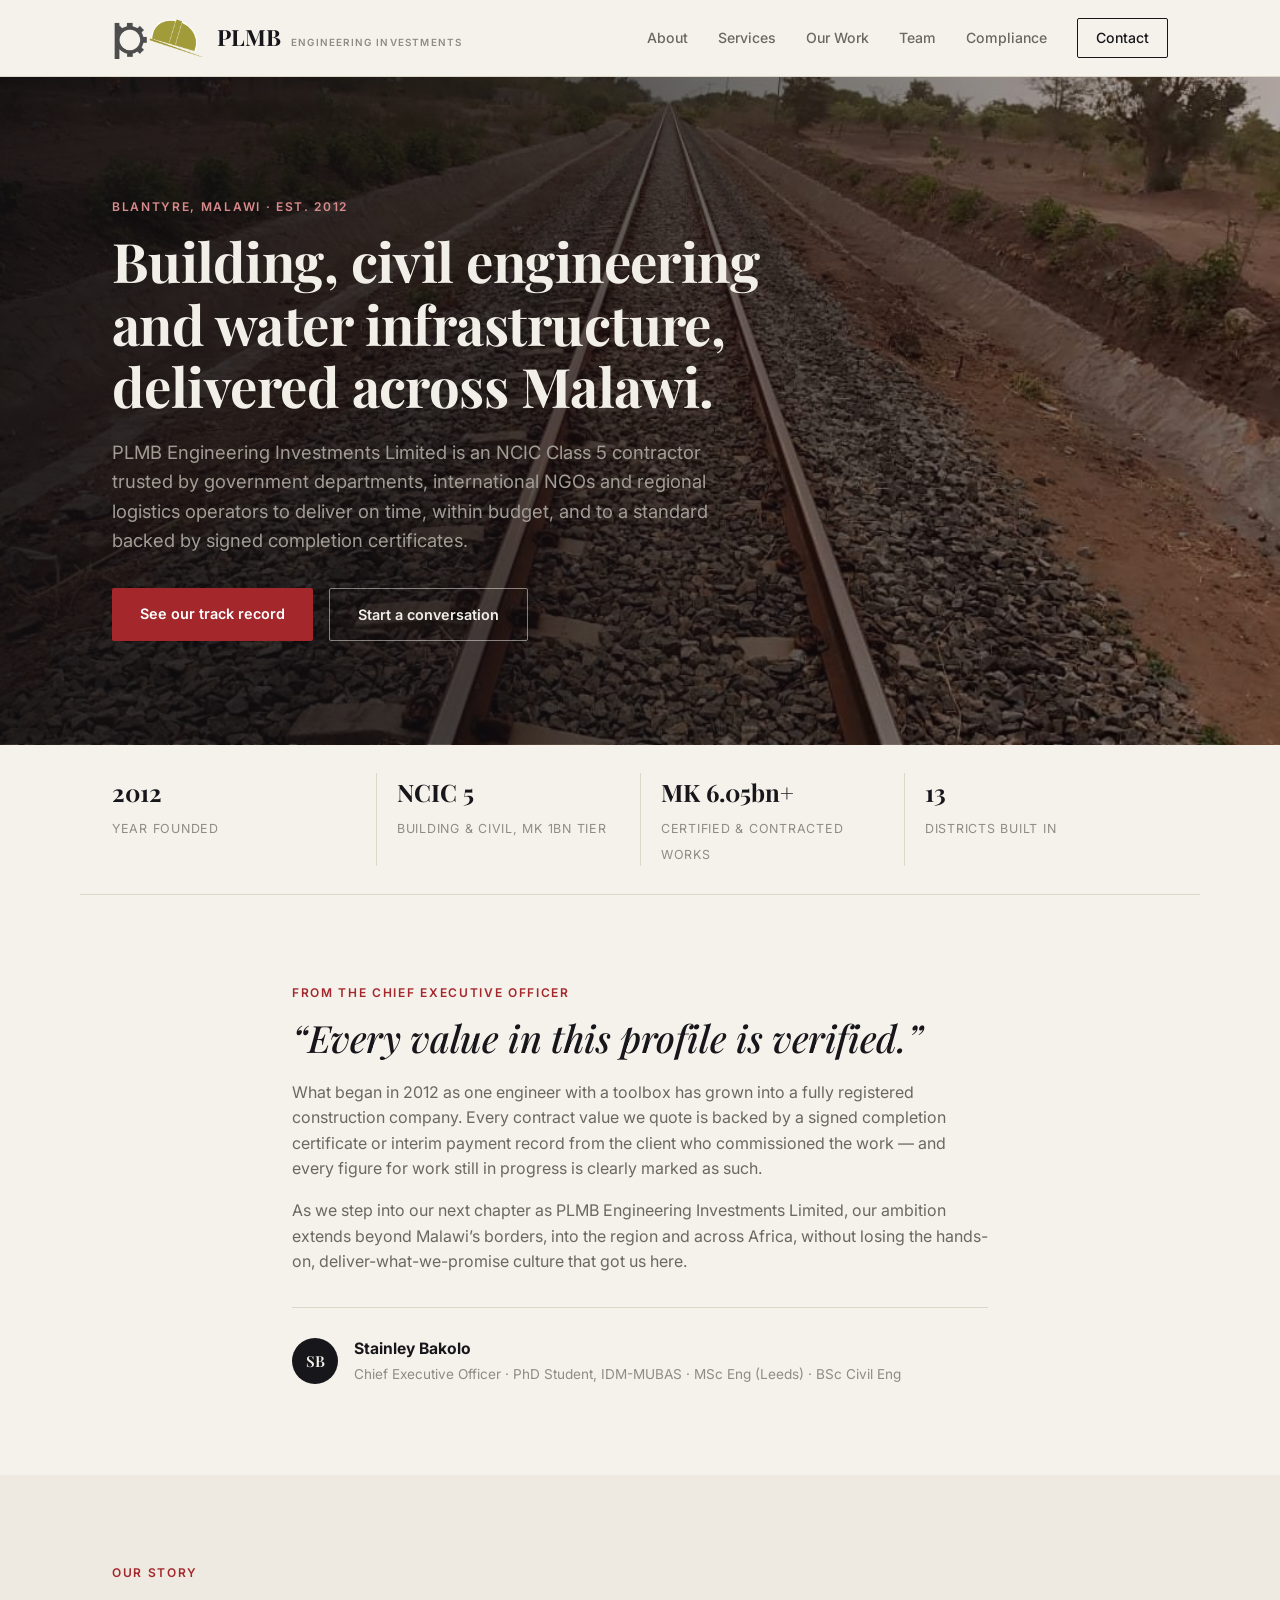
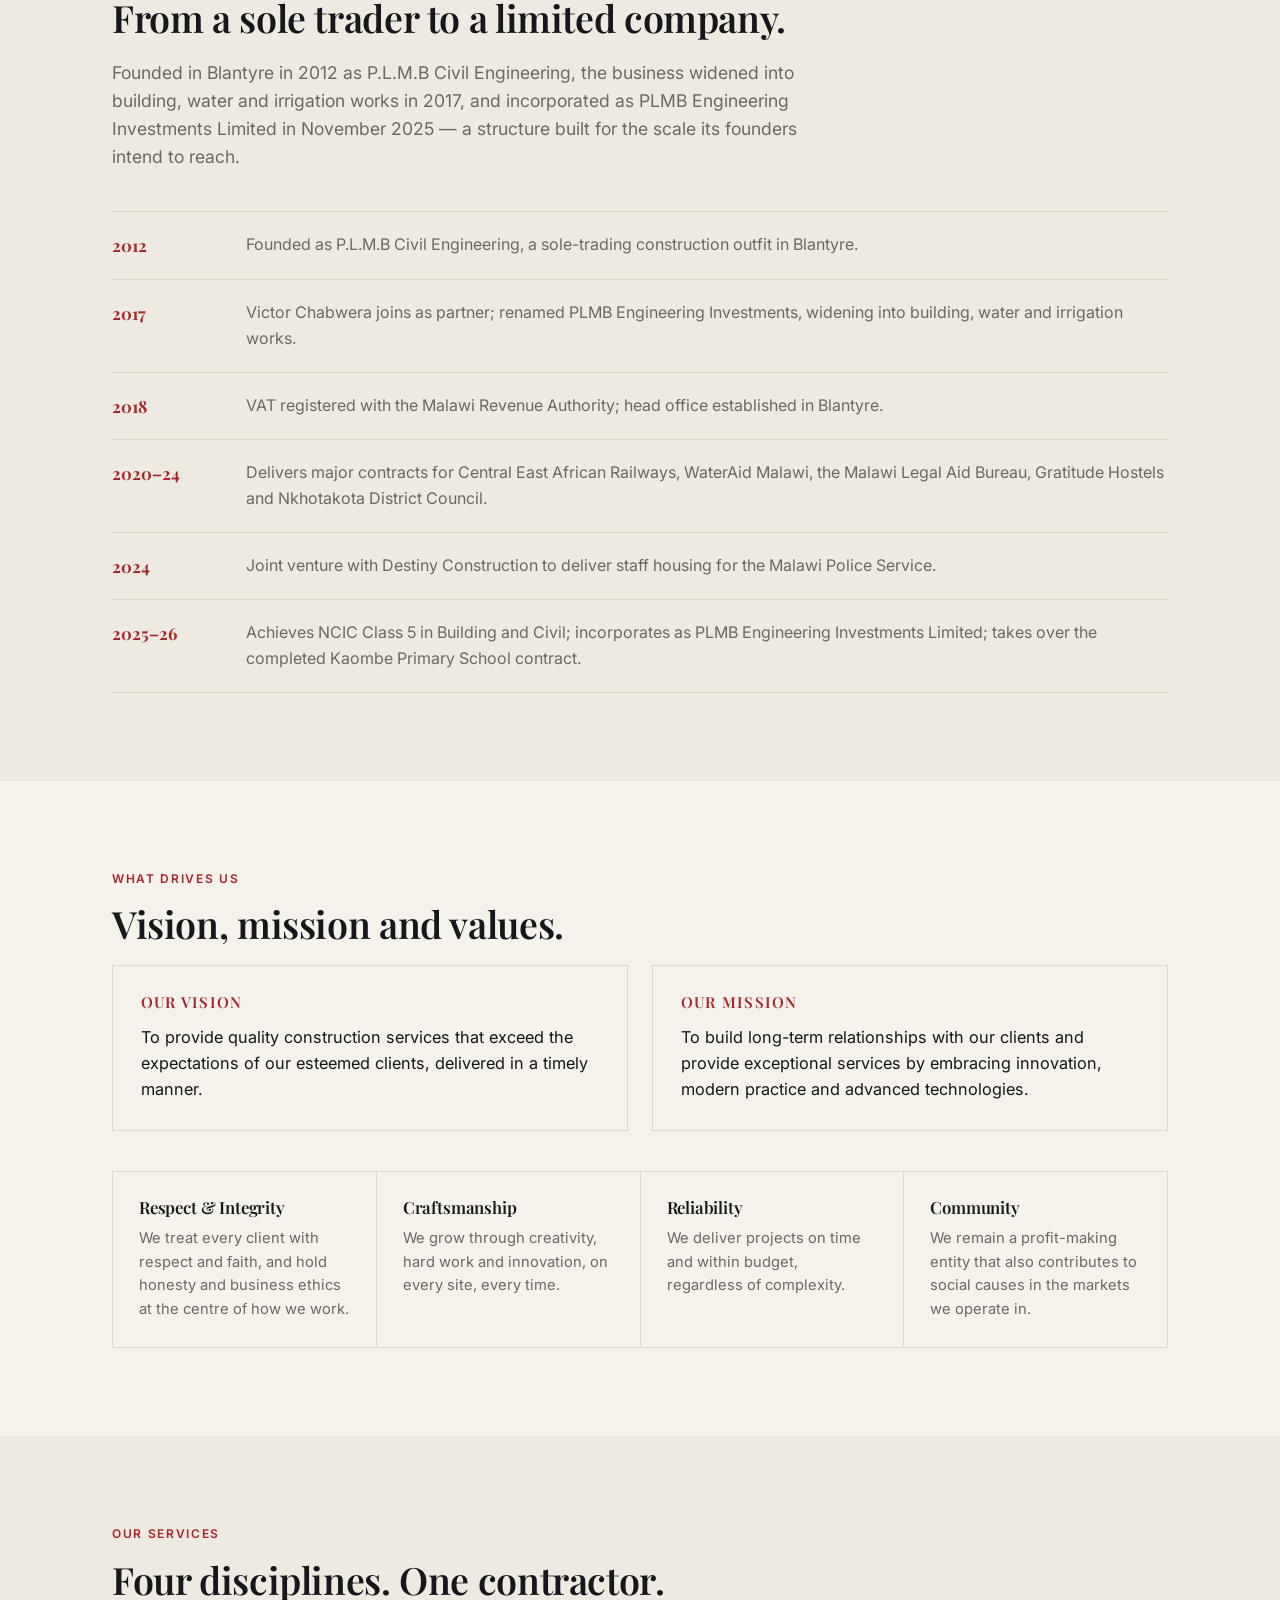
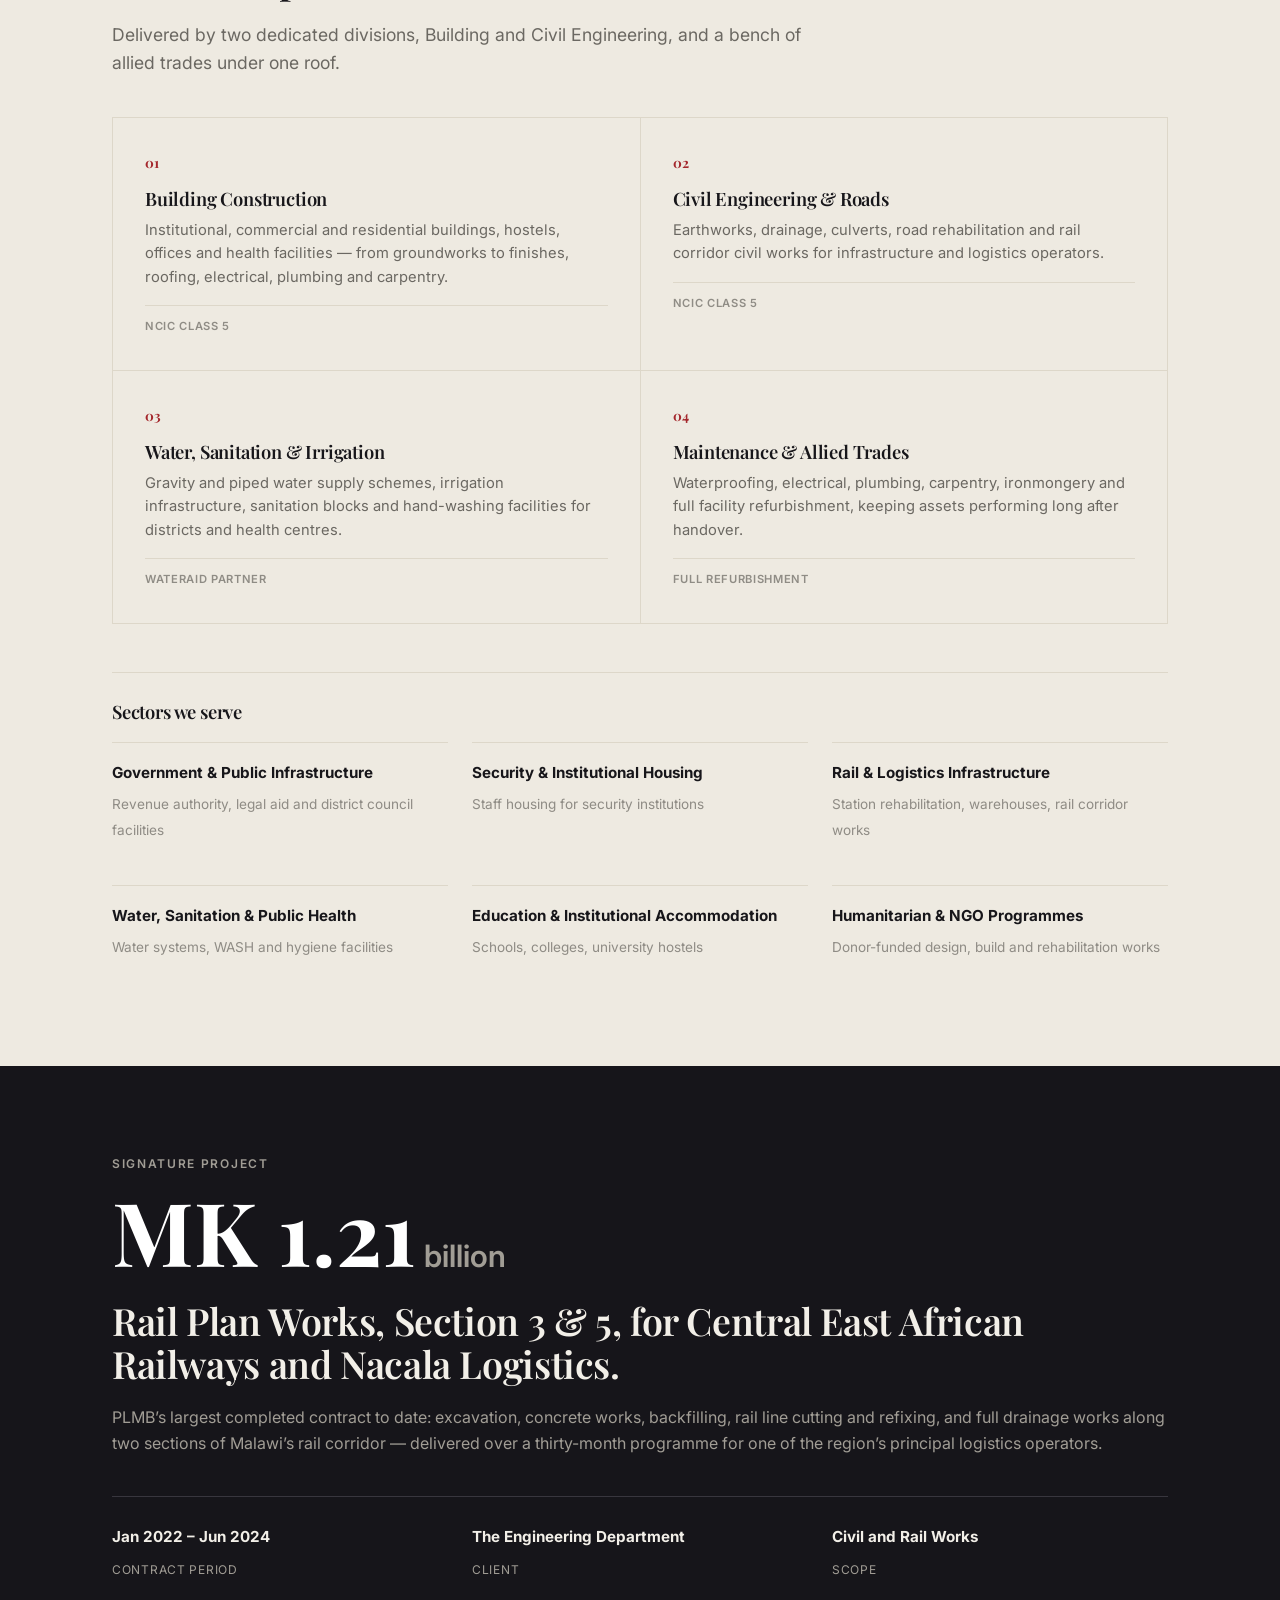
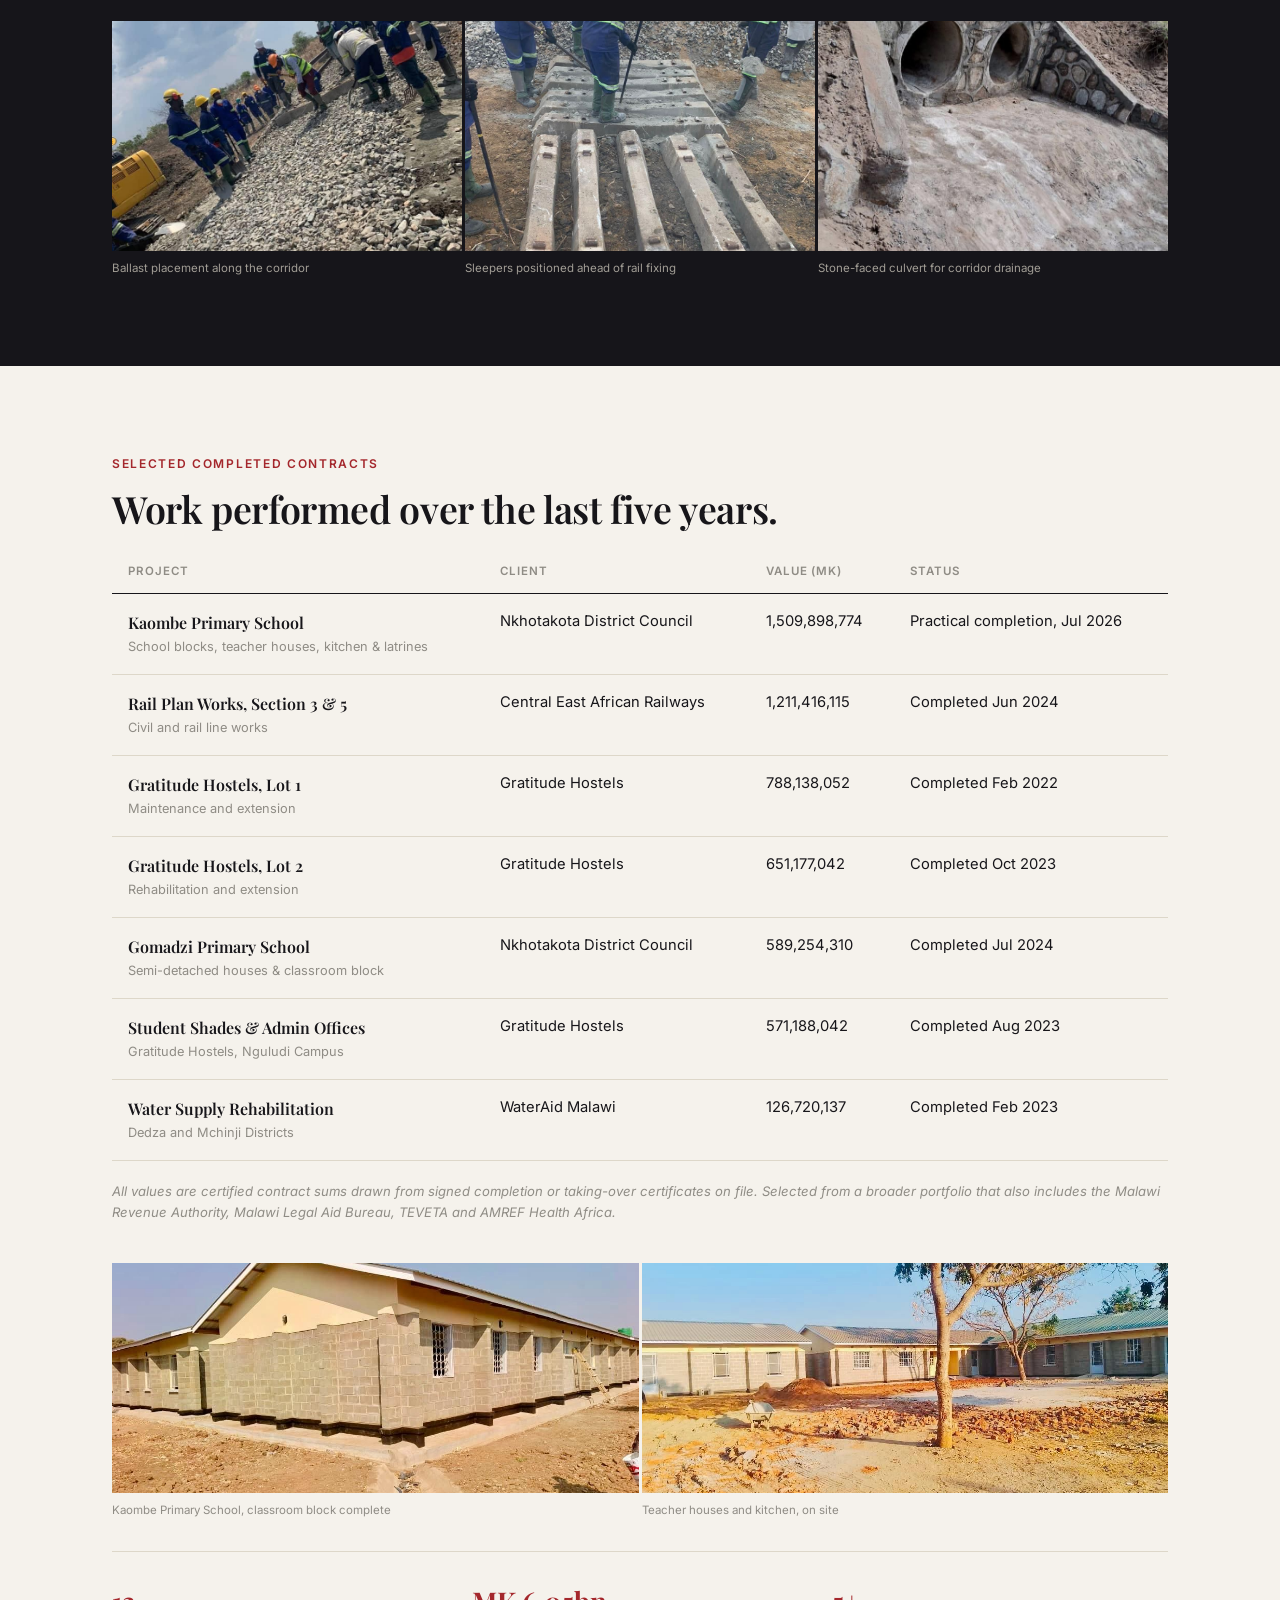
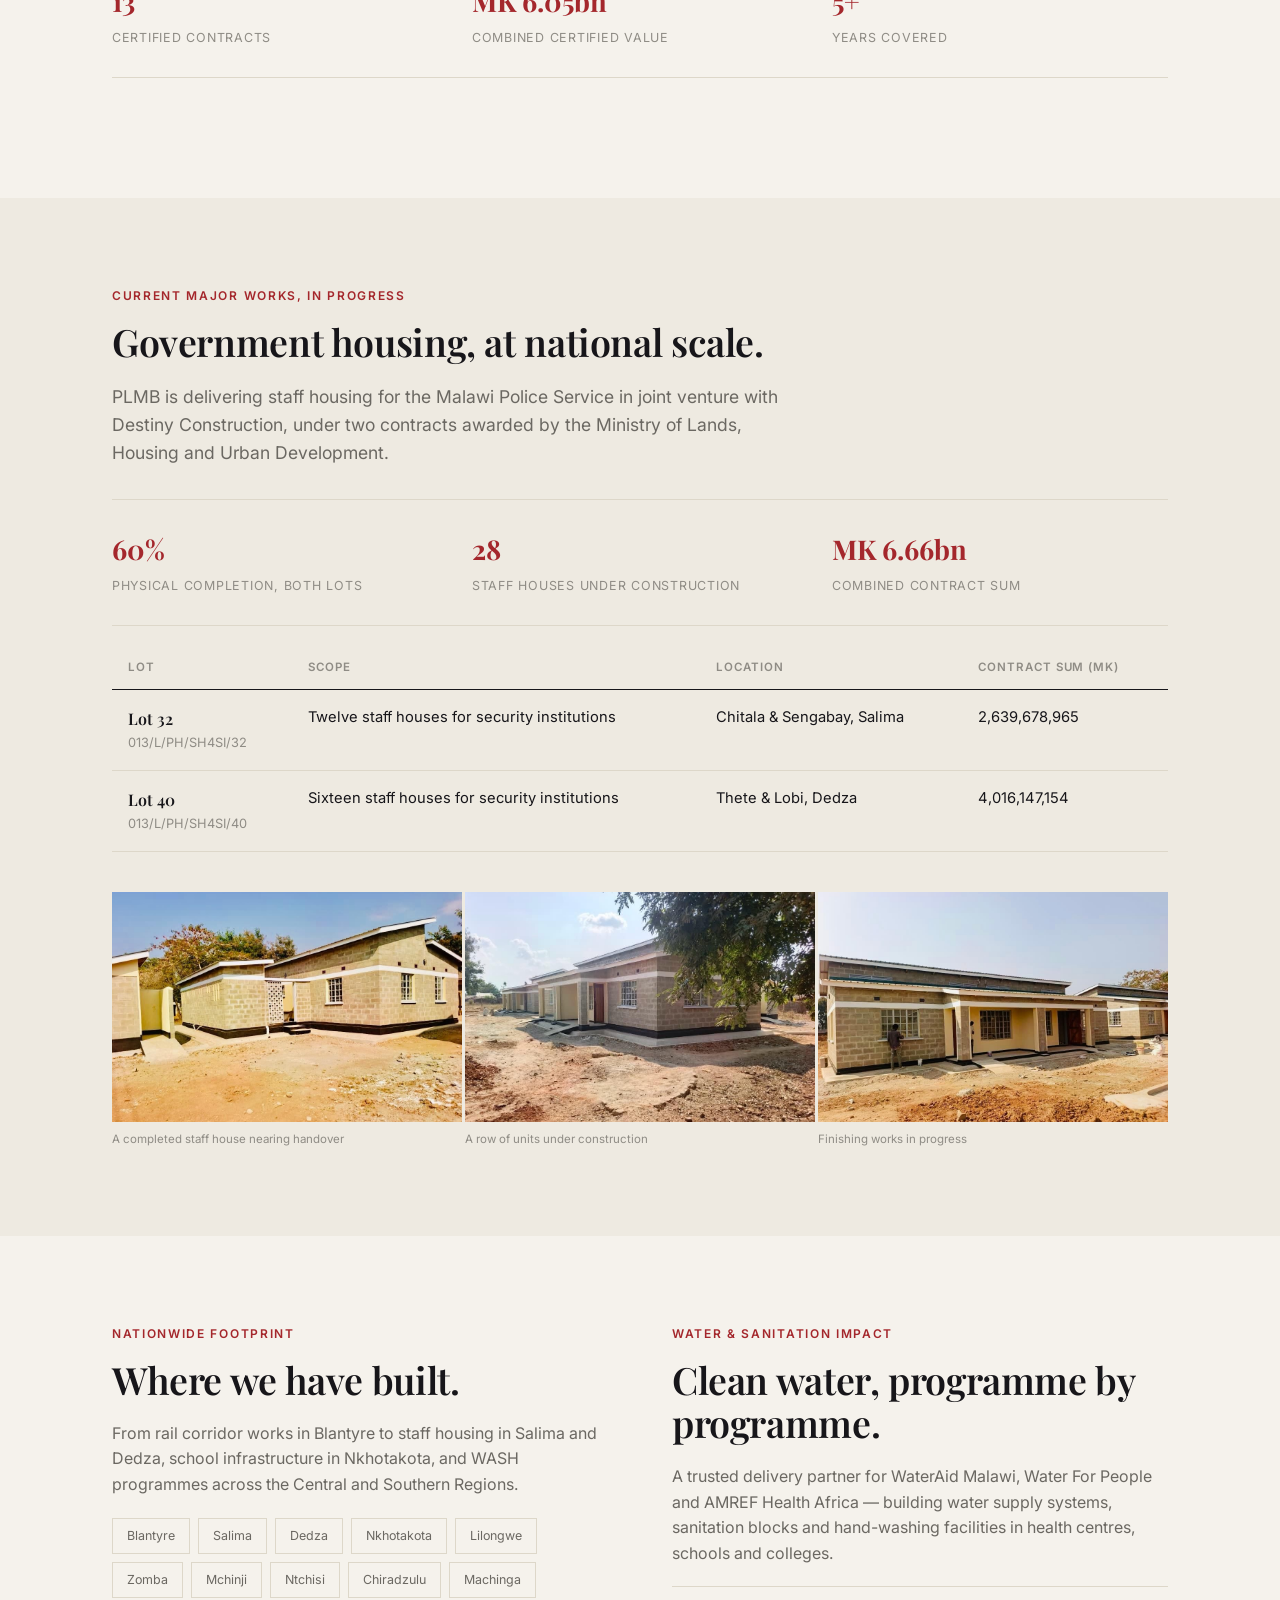
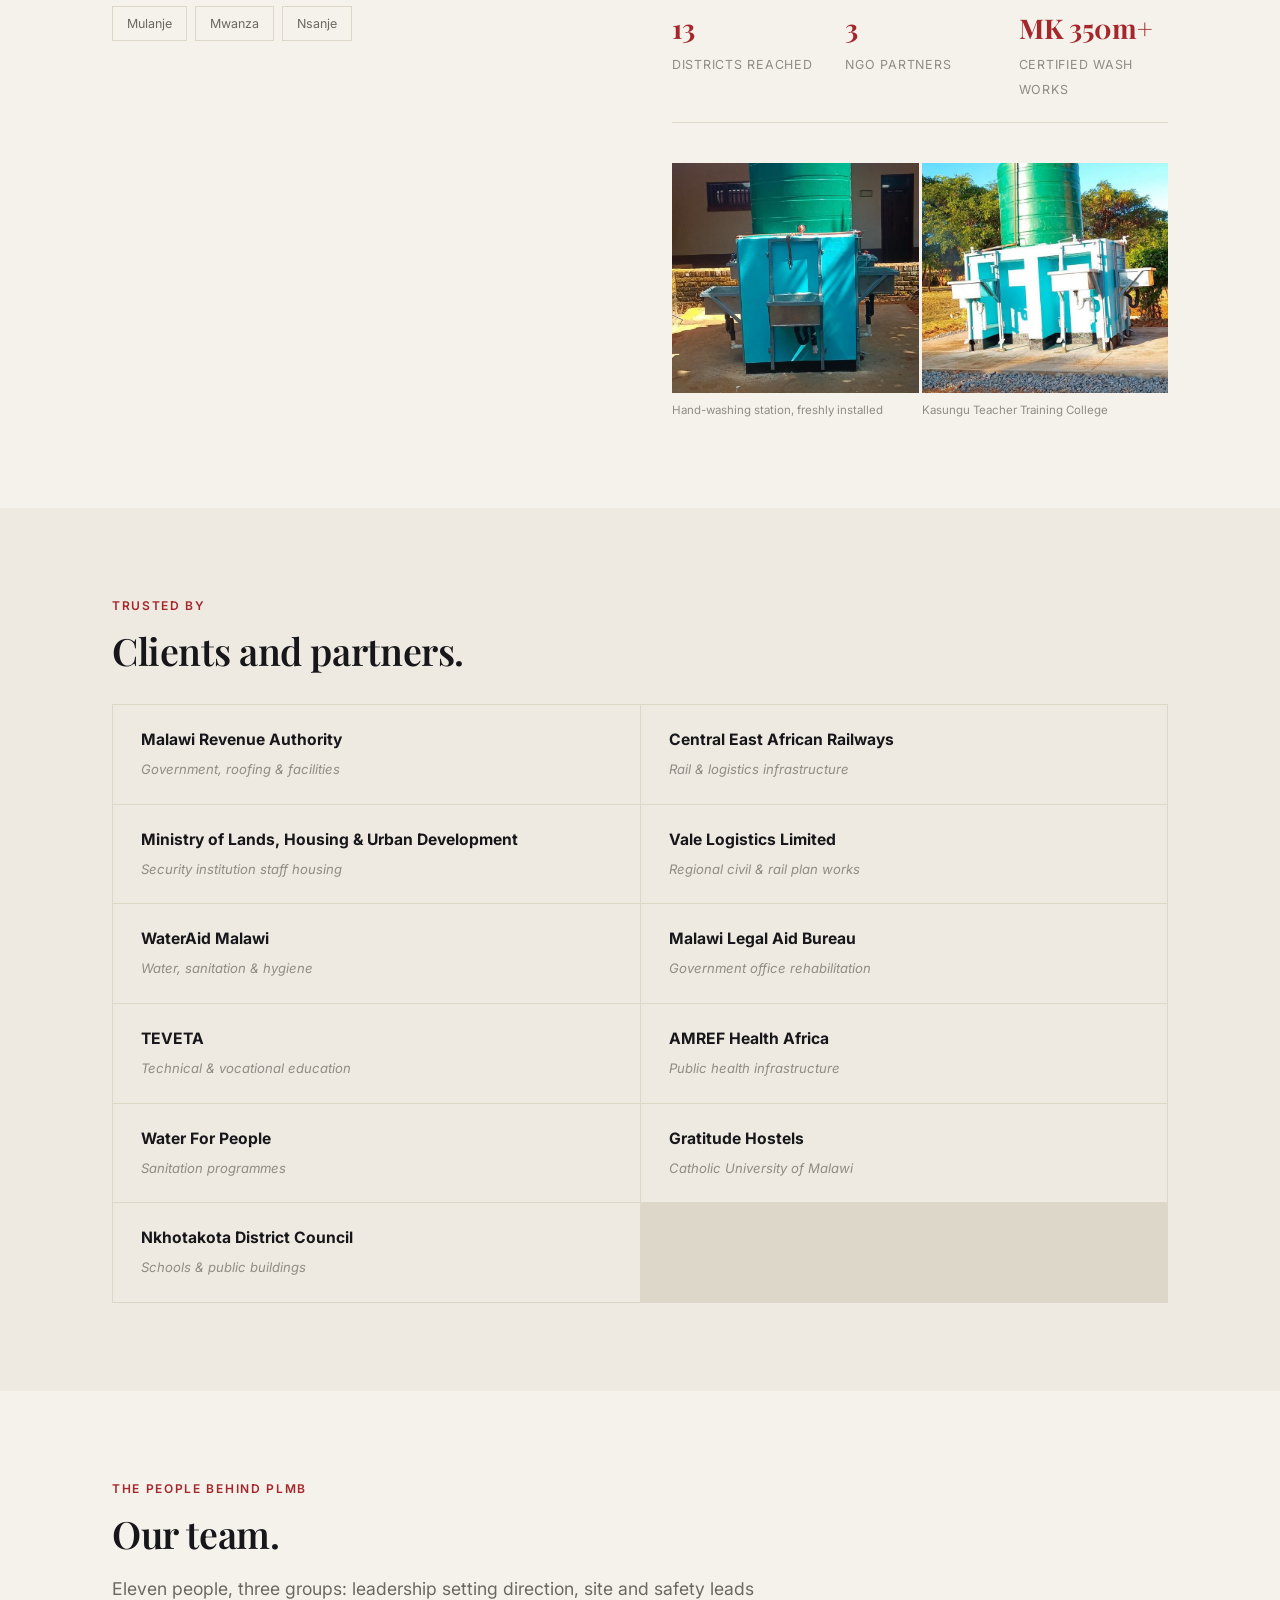
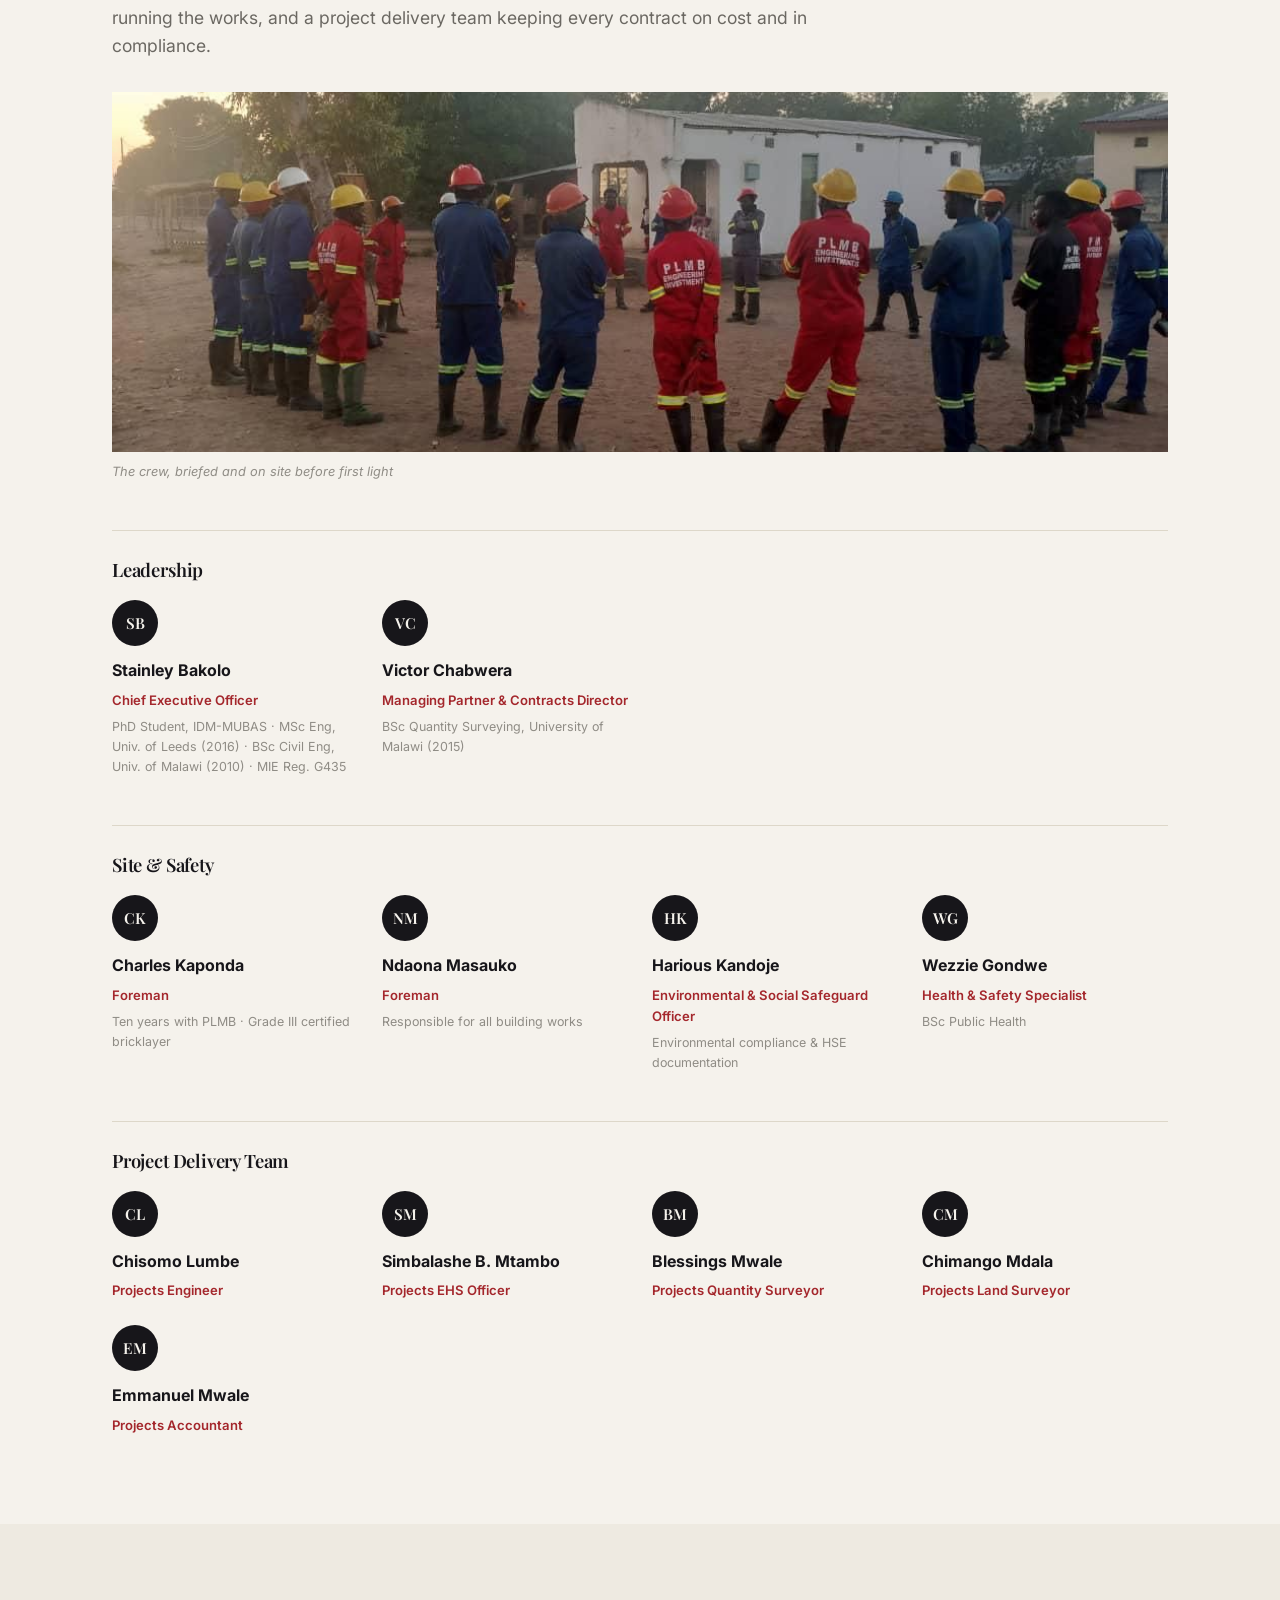
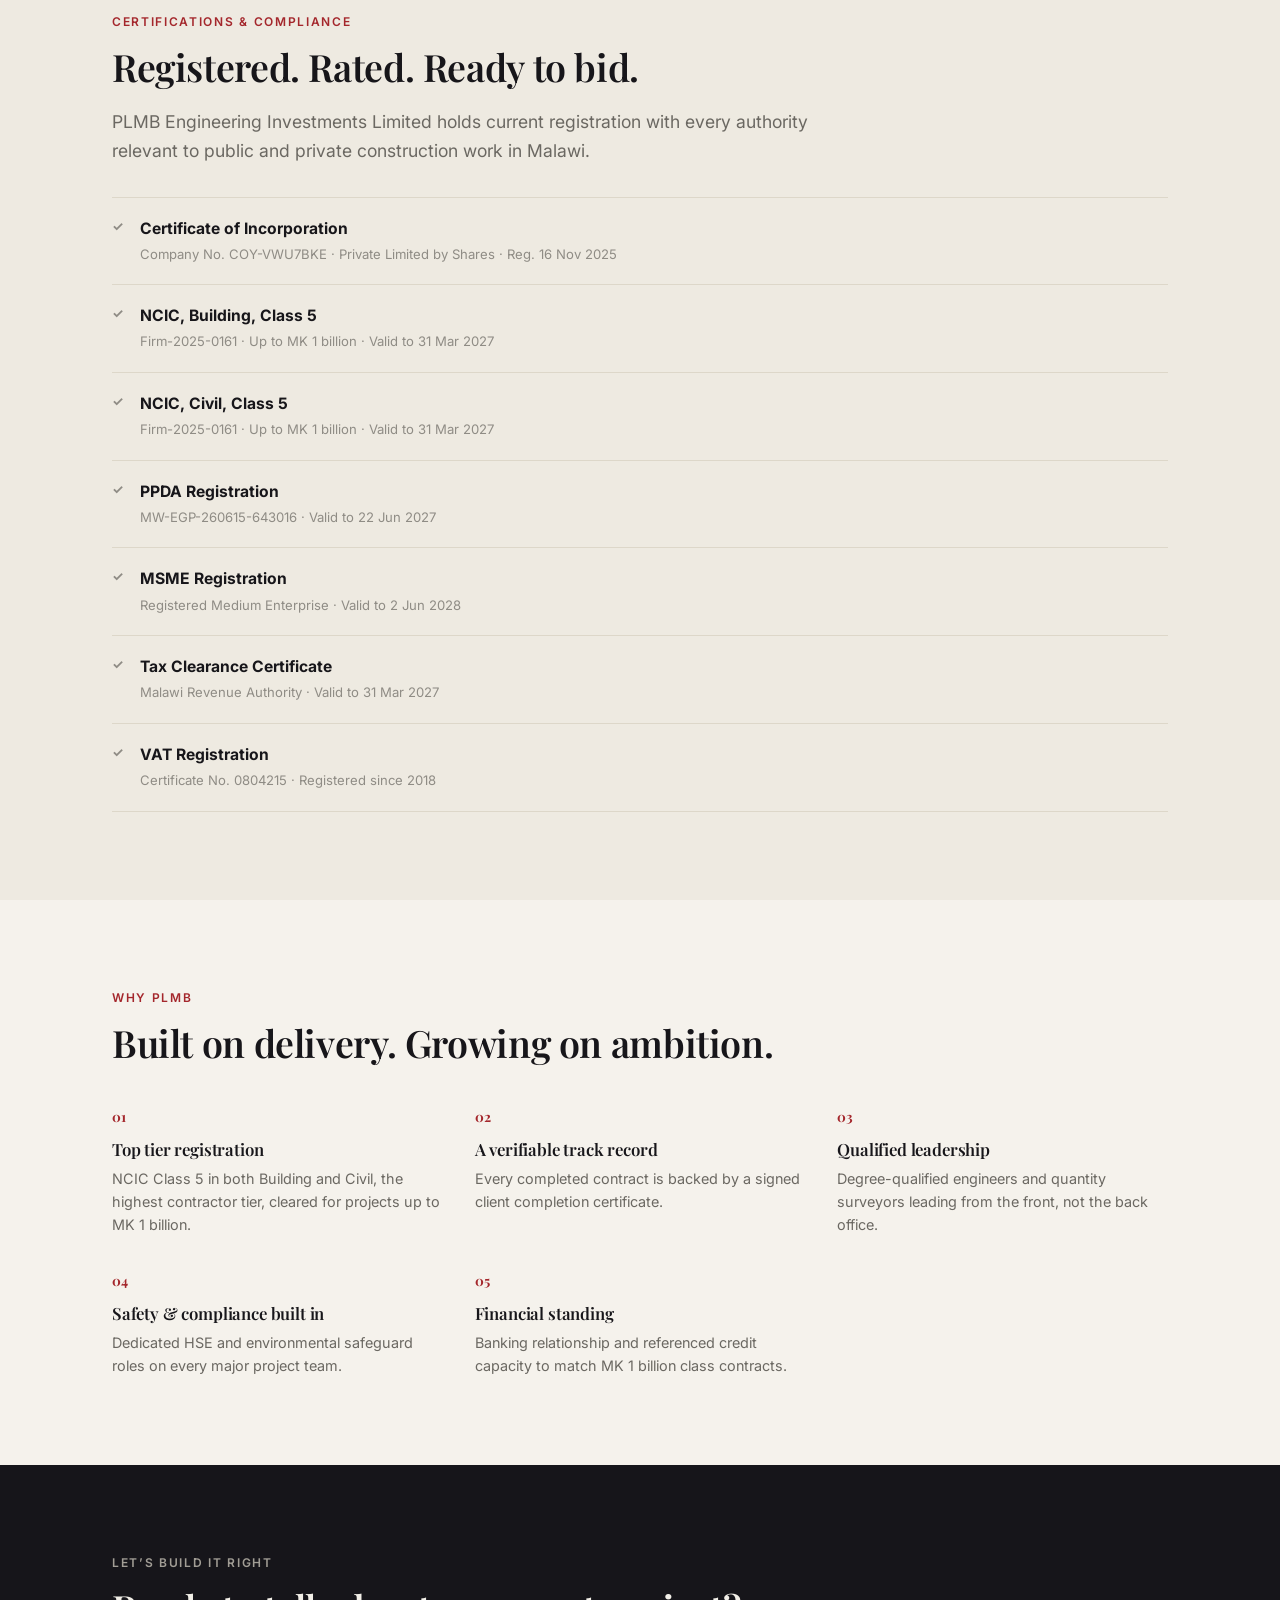
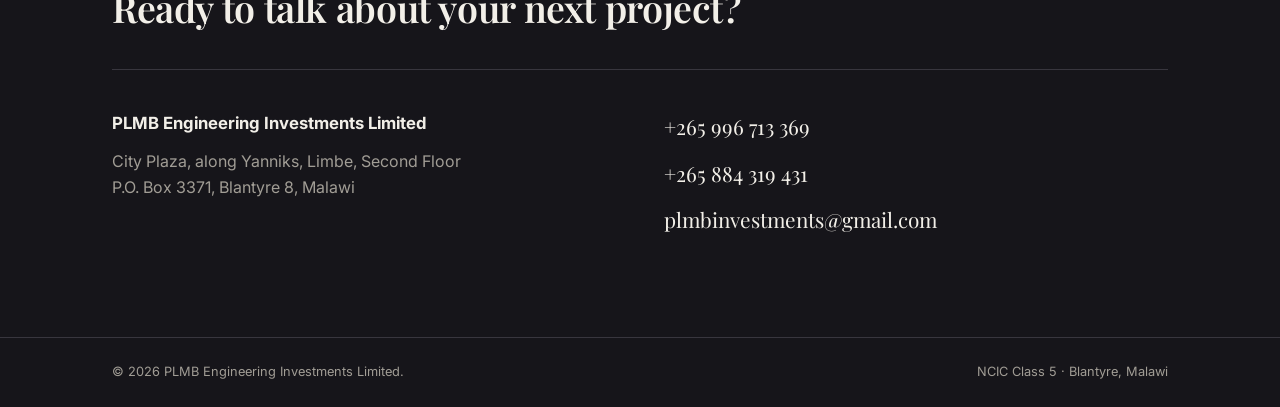
==== commit f586e134: "Update CEO title and credentials, remove Dalitso Godia, sharpen logo" ====
--- a/index.html
+++ b/index.html
@@ -60,7 +60,7 @@
   <!-- MD MESSAGE -->
   <section class="section" id="about">
     <div class="wrap narrow">
-      <p class="eyebrow">From the Managing Director</p>
+      <p class="eyebrow">From the Chief Executive Officer</p>
       <h2 class="quote">&ldquo;Every value in this profile is verified.&rdquo;</h2>
       <p>What began in 2012 as one engineer with a toolbox has grown into a fully registered construction company. Every contract value we quote is backed by a signed completion certificate or interim payment record from the client who commissioned the work &mdash; and every figure for work still in progress is clearly marked as such.</p>
       <p>As we step into our next chapter as PLMB Engineering Investments Limited, our ambition extends beyond Malawi&rsquo;s borders, into the region and across Africa, without losing the hands-on, deliver-what-we-promise culture that got us here.</p>
@@ -68,7 +68,7 @@
         <div class="avatar">SB</div>
         <div>
           <strong>Stainley Bakolo</strong>
-          <span>Managing Director &middot; MSc Eng (Leeds), BSc Civil Eng</span>
+          <span>Chief Executive Officer &middot; PhD Student, IDM-MUBAS &middot; MSc Eng (Leeds) &middot; BSc Civil Eng</span>
         </div>
       </div>
     </div>
@@ -312,7 +312,7 @@
     <div class="wrap">
       <p class="eyebrow">The People Behind PLMB</p>
       <h2>Our team.</h2>
-      <p class="lede">Twelve people, three groups: leadership setting direction, site and safety leads running the works, and a project delivery team keeping every contract on cost and in compliance.</p>
+      <p class="lede">Eleven people, three groups: leadership setting direction, site and safety leads running the works, and a project delivery team keeping every contract on cost and in compliance.</p>
 
       <figure class="team-banner">
         <img src="assets/gallery/team-site-briefing.jpg" alt="PLMB site crew gathered for a briefing before the day's works" loading="lazy">
@@ -324,20 +324,14 @@
         <div class="team-card">
           <div class="avatar">SB</div>
           <strong>Stainley Bakolo</strong>
-          <span class="role">Managing Director</span>
-          <span class="cred">MSc Eng, Univ. of Leeds (2016) &middot; BSc Civil Eng, Univ. of Malawi (2010) &middot; MIE Reg. G435</span>
+          <span class="role">Chief Executive Officer</span>
+          <span class="cred">PhD Student, IDM-MUBAS &middot; MSc Eng, Univ. of Leeds (2016) &middot; BSc Civil Eng, Univ. of Malawi (2010) &middot; MIE Reg. G435</span>
         </div>
         <div class="team-card">
           <div class="avatar">VC</div>
           <strong>Victor Chabwera</strong>
           <span class="role">Managing Partner &amp; Contracts Director</span>
           <span class="cred">BSc Quantity Surveying, University of Malawi (2015)</span>
-        </div>
-        <div class="team-card">
-          <div class="avatar">DG</div>
-          <strong>Dalitso Godia</strong>
-          <span class="role">Site Agent</span>
-          <span class="cred">BSc Civil Engineering &middot; Registered Graduate Civil Engineer, BEM</span>
         </div>
       </div>
 
--- a/styles.css
+++ b/styles.css
@@ -92,7 +92,7 @@
   align-items: center;
   gap: 12px;
 }
-.wordmark-icon { height: 34px; width: auto; display: block; }
+.wordmark-icon { height: 42px; width: auto; display: block; }
 .wordmark-text { display: flex; align-items: baseline; gap: 10px; }
 .wordmark-sub {
   font-family: var(--sans);
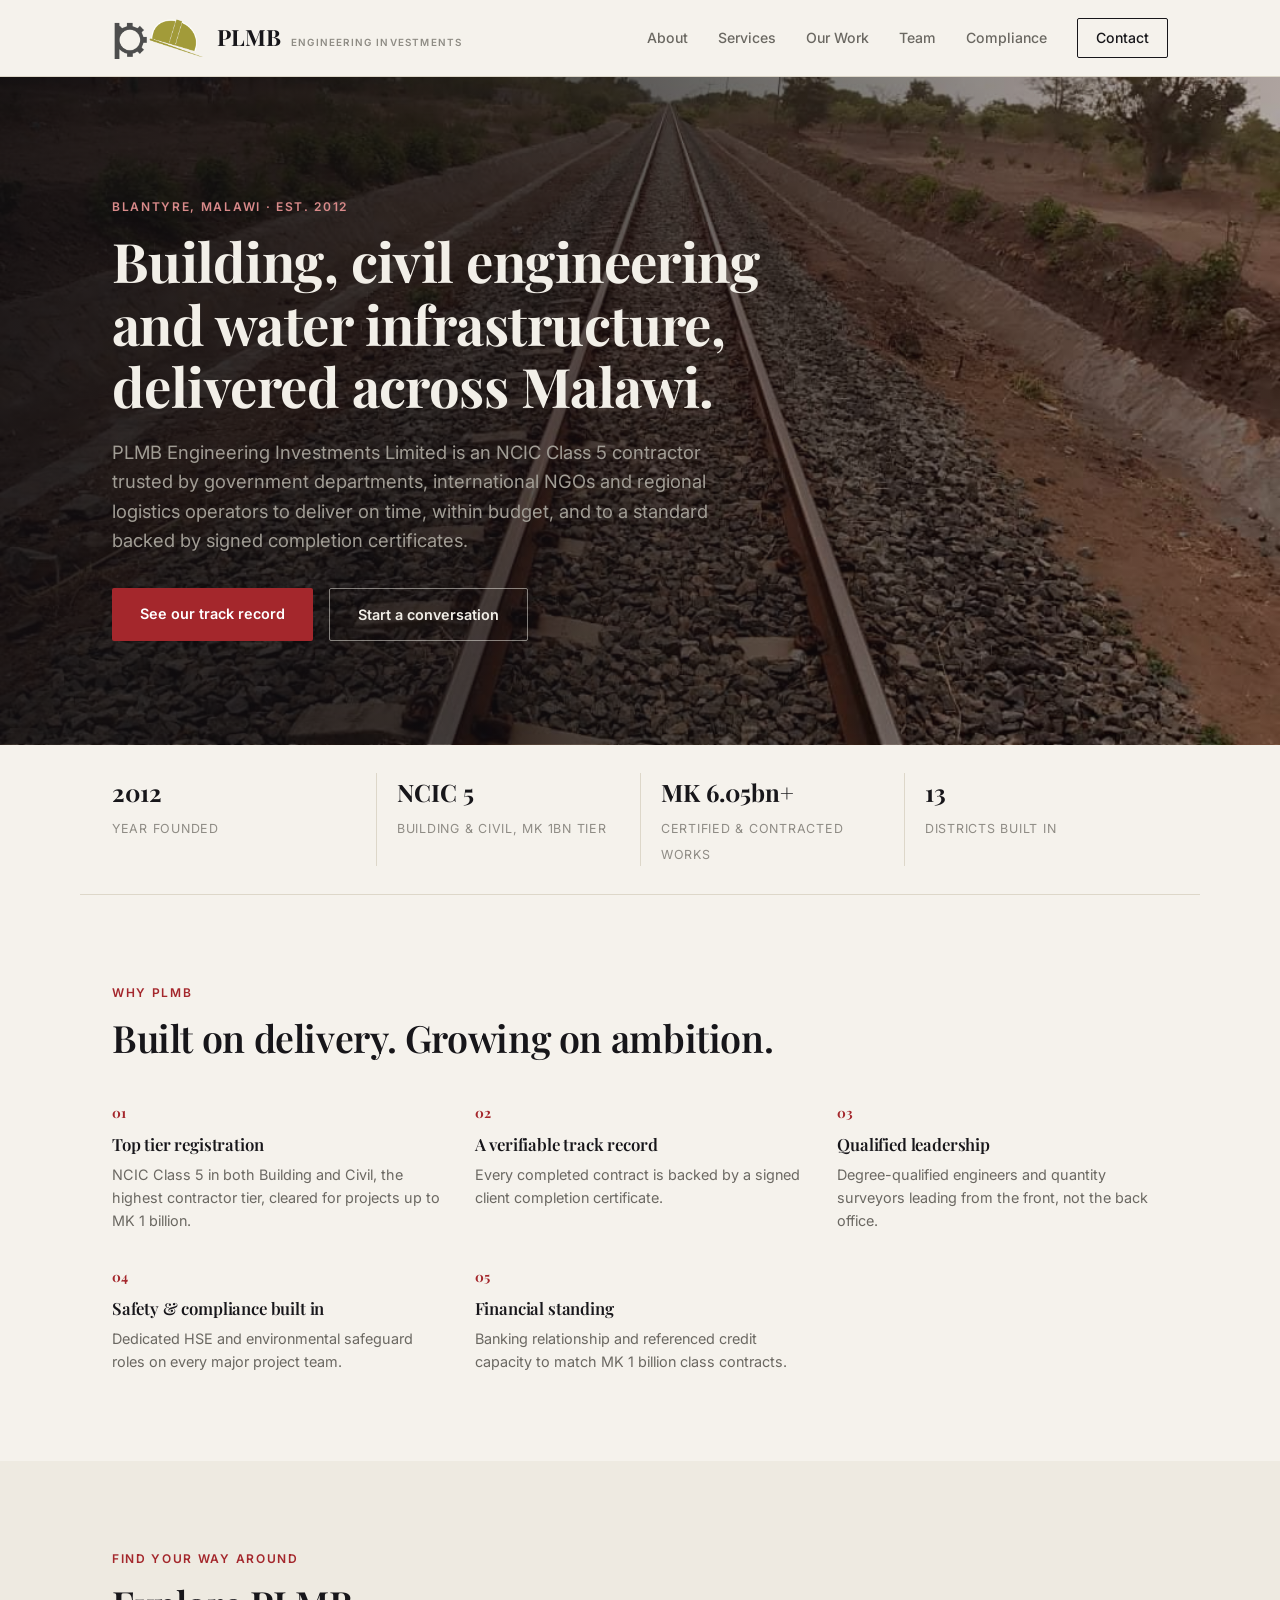
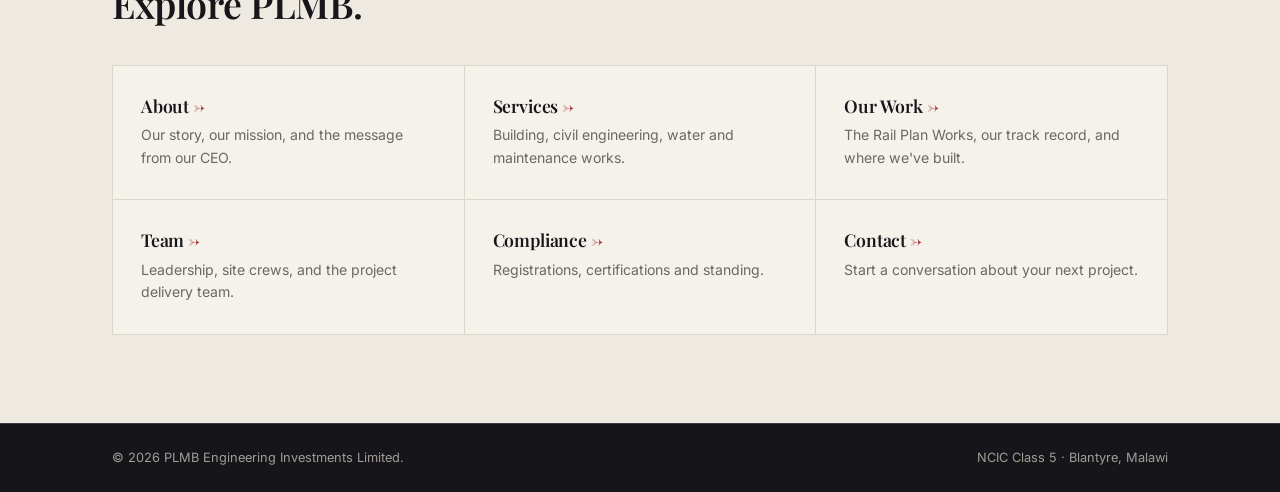
==== commit d7d494b8: "Split into separate focused pages instead of one long scroll" ====
--- a/index.html
+++ b/index.html
@@ -16,19 +16,19 @@
 </head>
 <body>
 
-<header class="site-header" id="top">
+<header class="site-header">
   <div class="wrap header-inner">
-    <a class="wordmark" href="#top">
+    <a class="wordmark" href="index.html">
       <img src="assets/plmb-icon.png" alt="" class="wordmark-icon" width="120" height="54">
       <span class="wordmark-text">PLMB<span class="wordmark-sub">Engineering Investments</span></span>
     </a>
     <nav class="nav" id="nav">
-      <a href="#about">About</a>
-      <a href="#services">Services</a>
-      <a href="#work">Our Work</a>
-      <a href="#team">Team</a>
-      <a href="#compliance">Compliance</a>
-      <a href="#contact" class="nav-cta">Contact</a>
+      <a href="about.html">About</a>
+      <a href="services.html">Services</a>
+      <a href="work.html">Our Work</a>
+      <a href="team.html">Team</a>
+      <a href="compliance.html">Compliance</a>
+      <a href="contact.html" class="nav-cta">Contact</a>
     </nav>
     <button class="nav-toggle" id="navToggle" aria-label="Toggle menu" aria-expanded="false">
       <span></span><span></span><span></span>
@@ -45,8 +45,8 @@
       <h1 class="light">Building, civil engineering<br> and water infrastructure,<br> delivered across Malawi.</h1>
       <p class="hero-lede light-body">PLMB Engineering Investments Limited is an NCIC Class&nbsp;5 contractor trusted by government departments, international NGOs and regional logistics operators to deliver on time, within budget, and to a standard backed by signed completion certificates.</p>
       <div class="hero-actions">
-        <a href="#work" class="btn btn-primary">See our track record</a>
-        <a href="#contact" class="btn btn-ghost-light">Start a conversation</a>
+        <a href="work.html" class="btn btn-primary">See our track record</a>
+        <a href="contact.html" class="btn btn-ghost-light">Start a conversation</a>
       </div>
     </div>
   </section>
@@ -56,321 +56,6 @@
     <div><strong>MK&nbsp;6.05bn+</strong><span>Certified &amp; contracted works</span></div>
     <div><strong>13</strong><span>Districts built in</span></div>
   </div>
-
-  <!-- MD MESSAGE -->
-  <section class="section" id="about">
-    <div class="wrap narrow">
-      <p class="eyebrow">From the Chief Executive Officer</p>
-      <h2 class="quote">&ldquo;Every value in this profile is verified.&rdquo;</h2>
-      <p>What began in 2012 as one engineer with a toolbox has grown into a fully registered construction company. Every contract value we quote is backed by a signed completion certificate or interim payment record from the client who commissioned the work &mdash; and every figure for work still in progress is clearly marked as such.</p>
-      <p>As we step into our next chapter as PLMB Engineering Investments Limited, our ambition extends beyond Malawi&rsquo;s borders, into the region and across Africa, without losing the hands-on, deliver-what-we-promise culture that got us here.</p>
-      <div class="signature-block">
-        <div class="avatar">SB</div>
-        <div>
-          <strong>Stainley Bakolo</strong>
-          <span>Chief Executive Officer &middot; PhD Student, IDM-MUBAS &middot; MSc Eng (Leeds) &middot; BSc Civil Eng</span>
-        </div>
-      </div>
-    </div>
-  </section>
-
-  <!-- STORY / MILESTONES -->
-  <section class="section alt" id="story">
-    <div class="wrap">
-      <p class="eyebrow">Our Story</p>
-      <h2>From a sole trader to a limited company.</h2>
-      <p class="lede">Founded in Blantyre in 2012 as P.L.M.B Civil Engineering, the business widened into building, water and irrigation works in 2017, and incorporated as PLMB Engineering Investments Limited in November 2025 &mdash; a structure built for the scale its founders intend to reach.</p>
-      <ol class="timeline">
-        <li><span class="tl-year">2012</span><span class="tl-text">Founded as P.L.M.B Civil Engineering, a sole-trading construction outfit in Blantyre.</span></li>
-        <li><span class="tl-year">2017</span><span class="tl-text">Victor Chabwera joins as partner; renamed PLMB Engineering Investments, widening into building, water and irrigation works.</span></li>
-        <li><span class="tl-year">2018</span><span class="tl-text">VAT registered with the Malawi Revenue Authority; head office established in Blantyre.</span></li>
-        <li><span class="tl-year">2020&ndash;24</span><span class="tl-text">Delivers major contracts for Central East African Railways, WaterAid Malawi, the Malawi Legal Aid Bureau, Gratitude Hostels and Nkhotakota District Council.</span></li>
-        <li><span class="tl-year">2024</span><span class="tl-text">Joint venture with Destiny Construction to deliver staff housing for the Malawi Police Service.</span></li>
-        <li><span class="tl-year">2025&ndash;26</span><span class="tl-text">Achieves NCIC Class 5 in Building and Civil; incorporates as PLMB Engineering Investments Limited; takes over the completed Kaombe Primary School contract.</span></li>
-      </ol>
-    </div>
-  </section>
-
-  <!-- VISION / MISSION / VALUES -->
-  <section class="section" id="values">
-    <div class="wrap">
-      <p class="eyebrow">What Drives Us</p>
-      <h2>Vision, mission and values.</h2>
-      <div class="vm-grid">
-        <div class="vm-card">
-          <h3>Our Vision</h3>
-          <p>To provide quality construction services that exceed the expectations of our esteemed clients, delivered in a timely manner.</p>
-        </div>
-        <div class="vm-card">
-          <h3>Our Mission</h3>
-          <p>To build long-term relationships with our clients and provide exceptional services by embracing innovation, modern practice and advanced technologies.</p>
-        </div>
-      </div>
-      <div class="value-grid">
-        <div class="value">
-          <h4>Respect &amp; Integrity</h4>
-          <p>We treat every client with respect and faith, and hold honesty and business ethics at the centre of how we work.</p>
-        </div>
-        <div class="value">
-          <h4>Craftsmanship</h4>
-          <p>We grow through creativity, hard work and innovation, on every site, every time.</p>
-        </div>
-        <div class="value">
-          <h4>Reliability</h4>
-          <p>We deliver projects on time and within budget, regardless of complexity.</p>
-        </div>
-        <div class="value">
-          <h4>Community</h4>
-          <p>We remain a profit-making entity that also contributes to social causes in the markets we operate in.</p>
-        </div>
-      </div>
-    </div>
-  </section>
-
-  <!-- SERVICES -->
-  <section class="section alt" id="services">
-    <div class="wrap">
-      <p class="eyebrow">Our Services</p>
-      <h2>Four disciplines. One contractor.</h2>
-      <p class="lede">Delivered by two dedicated divisions, Building and Civil Engineering, and a bench of allied trades under one roof.</p>
-      <div class="service-grid">
-        <div class="service-card">
-          <span class="service-num">01</span>
-          <h3>Building Construction</h3>
-          <p>Institutional, commercial and residential buildings, hostels, offices and health facilities &mdash; from groundworks to finishes, roofing, electrical, plumbing and carpentry.</p>
-          <span class="tag">NCIC Class 5</span>
-        </div>
-        <div class="service-card">
-          <span class="service-num">02</span>
-          <h3>Civil Engineering &amp; Roads</h3>
-          <p>Earthworks, drainage, culverts, road rehabilitation and rail corridor civil works for infrastructure and logistics operators.</p>
-          <span class="tag">NCIC Class 5</span>
-        </div>
-        <div class="service-card">
-          <span class="service-num">03</span>
-          <h3>Water, Sanitation &amp; Irrigation</h3>
-          <p>Gravity and piped water supply schemes, irrigation infrastructure, sanitation blocks and hand-washing facilities for districts and health centres.</p>
-          <span class="tag">WaterAid Partner</span>
-        </div>
-        <div class="service-card">
-          <span class="service-num">04</span>
-          <h3>Maintenance &amp; Allied Trades</h3>
-          <p>Waterproofing, electrical, plumbing, carpentry, ironmongery and full facility refurbishment, keeping assets performing long after handover.</p>
-          <span class="tag">Full Refurbishment</span>
-        </div>
-      </div>
-
-      <h3 class="sub-heading">Sectors we serve</h3>
-      <div class="sector-list">
-        <div><strong>Government &amp; Public Infrastructure</strong><span>Revenue authority, legal aid and district council facilities</span></div>
-        <div><strong>Security &amp; Institutional Housing</strong><span>Staff housing for security institutions</span></div>
-        <div><strong>Rail &amp; Logistics Infrastructure</strong><span>Station rehabilitation, warehouses, rail corridor works</span></div>
-        <div><strong>Water, Sanitation &amp; Public Health</strong><span>Water systems, WASH and hygiene facilities</span></div>
-        <div><strong>Education &amp; Institutional Accommodation</strong><span>Schools, colleges, university hostels</span></div>
-        <div><strong>Humanitarian &amp; NGO Programmes</strong><span>Donor-funded design, build and rehabilitation works</span></div>
-      </div>
-    </div>
-  </section>
-
-  <!-- SIGNATURE PROJECT (dark) -->
-  <section class="section dark" id="work">
-    <div class="wrap">
-      <p class="eyebrow light">Signature Project</p>
-      <div class="signature-figure">MK&nbsp;1.21<span>billion</span></div>
-      <h2 class="light">Rail Plan Works, Section 3 &amp; 5, for Central East African Railways and Nacala Logistics.</h2>
-      <p class="light-body">PLMB&rsquo;s largest completed contract to date: excavation, concrete works, backfilling, rail line cutting and refixing, and full drainage works along two sections of Malawi&rsquo;s rail corridor &mdash; delivered over a thirty-month programme for one of the region&rsquo;s principal logistics operators.</p>
-      <div class="sig-meta">
-        <div><strong>Jan 2022 &ndash; Jun 2024</strong><span>Contract period</span></div>
-        <div><strong>The Engineering Department</strong><span>Client</span></div>
-        <div><strong>Civil and Rail Works</strong><span>Scope</span></div>
-      </div>
-      <div class="field-strip dark">
-        <figure><img src="assets/gallery/signature-rail-team.jpg" alt="PLMB crew placing ballast along the rail corridor" loading="lazy"><figcaption>Ballast placement along the corridor</figcaption></figure>
-        <figure><img src="assets/gallery/signature-rail-sleepers.jpg" alt="Precast concrete sleepers positioned ahead of rail fixing" loading="lazy"><figcaption>Sleepers positioned ahead of rail fixing</figcaption></figure>
-        <figure><img src="assets/gallery/signature-rail-culvert.jpg" alt="Stone-faced culvert built for corridor drainage" loading="lazy"><figcaption>Stone-faced culvert for corridor drainage</figcaption></figure>
-      </div>
-    </div>
-  </section>
-
-  <!-- TRACK RECORD -->
-  <section class="section">
-    <div class="wrap">
-      <p class="eyebrow">Selected Completed Contracts</p>
-      <h2>Work performed over the last five years.</h2>
-      <div class="table-scroll">
-        <table class="track-table">
-          <thead>
-            <tr><th>Project</th><th>Client</th><th>Value (MK)</th><th>Status</th></tr>
-          </thead>
-          <tbody>
-            <tr><td><strong>Kaombe Primary School</strong><span>School blocks, teacher houses, kitchen &amp; latrines</span></td><td>Nkhotakota District Council</td><td>1,509,898,774</td><td>Practical completion, Jul 2026</td></tr>
-            <tr><td><strong>Rail Plan Works, Section 3 &amp; 5</strong><span>Civil and rail line works</span></td><td>Central East African Railways</td><td>1,211,416,115</td><td>Completed Jun 2024</td></tr>
-            <tr><td><strong>Gratitude Hostels, Lot 1</strong><span>Maintenance and extension</span></td><td>Gratitude Hostels</td><td>788,138,052</td><td>Completed Feb 2022</td></tr>
-            <tr><td><strong>Gratitude Hostels, Lot 2</strong><span>Rehabilitation and extension</span></td><td>Gratitude Hostels</td><td>651,177,042</td><td>Completed Oct 2023</td></tr>
-            <tr><td><strong>Gomadzi Primary School</strong><span>Semi-detached houses &amp; classroom block</span></td><td>Nkhotakota District Council</td><td>589,254,310</td><td>Completed Jul 2024</td></tr>
-            <tr><td><strong>Student Shades &amp; Admin Offices</strong><span>Gratitude Hostels, Nguludi Campus</span></td><td>Gratitude Hostels</td><td>571,188,042</td><td>Completed Aug 2023</td></tr>
-            <tr><td><strong>Water Supply Rehabilitation</strong><span>Dedza and Mchinji Districts</span></td><td>WaterAid Malawi</td><td>126,720,137</td><td>Completed Feb 2023</td></tr>
-          </tbody>
-        </table>
-      </div>
-      <p class="table-note">All values are certified contract sums drawn from signed completion or taking-over certificates on file. Selected from a broader portfolio that also includes the Malawi Revenue Authority, Malawi Legal Aid Bureau, TEVETA and AMREF Health Africa.</p>
-
-      <div class="field-strip two">
-        <figure><img src="assets/gallery/kaombe-block-a.jpg" alt="Completed Kaombe Primary School classroom block" loading="lazy"><figcaption>Kaombe Primary School, classroom block complete</figcaption></figure>
-        <figure><img src="assets/gallery/kaombe-block-b.jpg" alt="Kaombe Primary School buildings nearing completion" loading="lazy"><figcaption>Teacher houses and kitchen, on site</figcaption></figure>
-      </div>
-
-      <div class="stat-strip">
-        <div><strong>13</strong><span>Certified contracts</span></div>
-        <div><strong>MK&nbsp;6.05bn</strong><span>Combined certified value</span></div>
-        <div><strong>5+</strong><span>Years covered</span></div>
-      </div>
-    </div>
-  </section>
-
-  <!-- CURRENT WORKS -->
-  <section class="section alt">
-    <div class="wrap">
-      <p class="eyebrow">Current Major Works, In Progress</p>
-      <h2>Government housing, at national scale.</h2>
-      <p class="lede">PLMB is delivering staff housing for the Malawi Police Service in joint venture with Destiny Construction, under two contracts awarded by the Ministry of Lands, Housing and Urban Development.</p>
-      <div class="stat-strip">
-        <div><strong>60%</strong><span>Physical completion, both lots</span></div>
-        <div><strong>28</strong><span>Staff houses under construction</span></div>
-        <div><strong>MK&nbsp;6.66bn</strong><span>Combined contract sum</span></div>
-      </div>
-      <div class="table-scroll">
-        <table class="track-table">
-          <thead><tr><th>Lot</th><th>Scope</th><th>Location</th><th>Contract Sum (MK)</th></tr></thead>
-          <tbody>
-            <tr><td><strong>Lot 32</strong><span>013/L/PH/SH4SI/32</span></td><td>Twelve staff houses for security institutions</td><td>Chitala &amp; Sengabay, Salima</td><td>2,639,678,965</td></tr>
-            <tr><td><strong>Lot 40</strong><span>013/L/PH/SH4SI/40</span></td><td>Sixteen staff houses for security institutions</td><td>Thete &amp; Lobi, Dedza</td><td>4,016,147,154</td></tr>
-          </tbody>
-        </table>
-      </div>
-      <div class="field-strip">
-        <figure><img src="assets/gallery/housing-block-path.jpg" alt="Completed staff house nearing handover" loading="lazy"><figcaption>A completed staff house nearing handover</figcaption></figure>
-        <figure><img src="assets/gallery/housing-unit-tree.jpg" alt="Row of staff houses under construction" loading="lazy"><figcaption>A row of units under construction</figcaption></figure>
-        <figure><img src="assets/gallery/housing-finishing.jpg" alt="Finishing works in progress on a staff house" loading="lazy"><figcaption>Finishing works in progress</figcaption></figure>
-      </div>
-    </div>
-  </section>
-
-  <!-- FOOTPRINT + WASH -->
-  <section class="section">
-    <div class="wrap">
-      <div class="split">
-        <div>
-          <p class="eyebrow">Nationwide Footprint</p>
-          <h2>Where we have built.</h2>
-          <p>From rail corridor works in Blantyre to staff housing in Salima and Dedza, school infrastructure in Nkhotakota, and WASH programmes across the Central and Southern Regions.</p>
-          <div class="chip-list">
-            <span>Blantyre</span><span>Salima</span><span>Dedza</span><span>Nkhotakota</span><span>Lilongwe</span><span>Zomba</span><span>Mchinji</span><span>Ntchisi</span><span>Chiradzulu</span><span>Machinga</span><span>Mulanje</span><span>Mwanza</span><span>Nsanje</span>
-          </div>
-        </div>
-        <div>
-          <p class="eyebrow">Water &amp; Sanitation Impact</p>
-          <h2>Clean water, programme by programme.</h2>
-          <p>A trusted delivery partner for WaterAid Malawi, Water For People and AMREF Health Africa &mdash; building water supply systems, sanitation blocks and hand-washing facilities in health centres, schools and colleges.</p>
-          <div class="stat-strip compact">
-            <div><strong>13</strong><span>Districts reached</span></div>
-            <div><strong>3</strong><span>NGO partners</span></div>
-            <div><strong>MK&nbsp;350m+</strong><span>Certified WASH works</span></div>
-          </div>
-          <div class="field-strip two">
-            <figure><img src="assets/gallery/wash-station-clear-sky.jpg" alt="Hand-washing station installed at a school" loading="lazy"><figcaption>Hand-washing station, freshly installed</figcaption></figure>
-            <figure><img src="assets/gallery/wash-kasungu-ttc.jpg" alt="Hand-washing station at Kasungu Teacher Training College" loading="lazy"><figcaption>Kasungu Teacher Training College</figcaption></figure>
-          </div>
-        </div>
-      </div>
-    </div>
-  </section>
-
-  <!-- CLIENTS -->
-  <section class="section alt">
-    <div class="wrap">
-      <p class="eyebrow">Trusted By</p>
-      <h2>Clients and partners.</h2>
-      <div class="client-grid">
-        <div><strong>Malawi Revenue Authority</strong><span>Government, roofing &amp; facilities</span></div>
-        <div><strong>Central East African Railways</strong><span>Rail &amp; logistics infrastructure</span></div>
-        <div><strong>Ministry of Lands, Housing &amp; Urban Development</strong><span>Security institution staff housing</span></div>
-        <div><strong>Vale Logistics Limited</strong><span>Regional civil &amp; rail plan works</span></div>
-        <div><strong>WaterAid Malawi</strong><span>Water, sanitation &amp; hygiene</span></div>
-        <div><strong>Malawi Legal Aid Bureau</strong><span>Government office rehabilitation</span></div>
-        <div><strong>TEVETA</strong><span>Technical &amp; vocational education</span></div>
-        <div><strong>AMREF Health Africa</strong><span>Public health infrastructure</span></div>
-        <div><strong>Water For People</strong><span>Sanitation programmes</span></div>
-        <div><strong>Gratitude Hostels</strong><span>Catholic University of Malawi</span></div>
-        <div><strong>Nkhotakota District Council</strong><span>Schools &amp; public buildings</span></div>
-      </div>
-    </div>
-  </section>
-
-  <!-- TEAM -->
-  <section class="section" id="team">
-    <div class="wrap">
-      <p class="eyebrow">The People Behind PLMB</p>
-      <h2>Our team.</h2>
-      <p class="lede">Eleven people, three groups: leadership setting direction, site and safety leads running the works, and a project delivery team keeping every contract on cost and in compliance.</p>
-
-      <figure class="team-banner">
-        <img src="assets/gallery/team-site-briefing.jpg" alt="PLMB site crew gathered for a briefing before the day's works" loading="lazy">
-        <figcaption>The crew, briefed and on site before first light</figcaption>
-      </figure>
-
-      <h3 class="sub-heading">Leadership</h3>
-      <div class="team-grid">
-        <div class="team-card">
-          <div class="avatar">SB</div>
-          <strong>Stainley Bakolo</strong>
-          <span class="role">Chief Executive Officer</span>
-          <span class="cred">PhD Student, IDM-MUBAS &middot; MSc Eng, Univ. of Leeds (2016) &middot; BSc Civil Eng, Univ. of Malawi (2010) &middot; MIE Reg. G435</span>
-        </div>
-        <div class="team-card">
-          <div class="avatar">VC</div>
-          <strong>Victor Chabwera</strong>
-          <span class="role">Managing Partner &amp; Contracts Director</span>
-          <span class="cred">BSc Quantity Surveying, University of Malawi (2015)</span>
-        </div>
-      </div>
-
-      <h3 class="sub-heading">Site &amp; Safety</h3>
-      <div class="team-grid">
-        <div class="team-card"><div class="avatar">CK</div><strong>Charles Kaponda</strong><span class="role">Foreman</span><span class="cred">Ten years with PLMB &middot; Grade III certified bricklayer</span></div>
-        <div class="team-card"><div class="avatar">NM</div><strong>Ndaona Masauko</strong><span class="role">Foreman</span><span class="cred">Responsible for all building works</span></div>
-        <div class="team-card"><div class="avatar">HK</div><strong>Harious Kandoje</strong><span class="role">Environmental &amp; Social Safeguard Officer</span><span class="cred">Environmental compliance &amp; HSE documentation</span></div>
-        <div class="team-card"><div class="avatar">WG</div><strong>Wezzie Gondwe</strong><span class="role">Health &amp; Safety Specialist</span><span class="cred">BSc Public Health</span></div>
-      </div>
-
-      <h3 class="sub-heading">Project Delivery Team</h3>
-      <div class="team-grid">
-        <div class="team-card"><div class="avatar">CL</div><strong>Chisomo Lumbe</strong><span class="role">Projects Engineer</span></div>
-        <div class="team-card"><div class="avatar">SM</div><strong>Simbalashe B. Mtambo</strong><span class="role">Projects EHS Officer</span></div>
-        <div class="team-card"><div class="avatar">BM</div><strong>Blessings Mwale</strong><span class="role">Projects Quantity Surveyor</span></div>
-        <div class="team-card"><div class="avatar">CM</div><strong>Chimango Mdala</strong><span class="role">Projects Land Surveyor</span></div>
-        <div class="team-card"><div class="avatar">EM</div><strong>Emmanuel Mwale</strong><span class="role">Projects Accountant</span></div>
-      </div>
-    </div>
-  </section>
-
-  <!-- COMPLIANCE -->
-  <section class="section alt" id="compliance">
-    <div class="wrap">
-      <p class="eyebrow">Certifications &amp; Compliance</p>
-      <h2>Registered. Rated. Ready to bid.</h2>
-      <p class="lede">PLMB Engineering Investments Limited holds current registration with every authority relevant to public and private construction work in Malawi.</p>
-      <div class="cert-list">
-        <div><span class="check">&#10003;</span><div><strong>Certificate of Incorporation</strong><span>Company No. COY-VWU7BKE &middot; Private Limited by Shares &middot; Reg. 16 Nov 2025</span></div></div>
-        <div><span class="check">&#10003;</span><div><strong>NCIC, Building, Class 5</strong><span>Firm-2025-0161 &middot; Up to MK 1 billion &middot; Valid to 31 Mar 2027</span></div></div>
-        <div><span class="check">&#10003;</span><div><strong>NCIC, Civil, Class 5</strong><span>Firm-2025-0161 &middot; Up to MK 1 billion &middot; Valid to 31 Mar 2027</span></div></div>
-        <div><span class="check">&#10003;</span><div><strong>PPDA Registration</strong><span>MW-EGP-260615-643016 &middot; Valid to 22 Jun 2027</span></div></div>
-        <div><span class="check">&#10003;</span><div><strong>MSME Registration</strong><span>Registered Medium Enterprise &middot; Valid to 2 Jun 2028</span></div></div>
-        <div><span class="check">&#10003;</span><div><strong>Tax Clearance Certificate</strong><span>Malawi Revenue Authority &middot; Valid to 31 Mar 2027</span></div></div>
-        <div><span class="check">&#10003;</span><div><strong>VAT Registration</strong><span>Certificate No. 0804215 &middot; Registered since 2018</span></div></div>
-      </div>
-    </div>
-  </section>
 
   <!-- WHY PLMB -->
   <section class="section">
@@ -387,21 +72,36 @@
     </div>
   </section>
 
-  <!-- CONTACT / CLOSING (dark) -->
-  <section class="section dark" id="contact">
+  <!-- EXPLORE -->
+  <section class="section alt">
     <div class="wrap">
-      <p class="eyebrow light">Let&rsquo;s Build It Right</p>
-      <h2 class="light">Ready to talk about your next project?</h2>
-      <div class="contact-grid">
-        <div>
-          <strong>PLMB Engineering Investments Limited</strong>
-          <p class="light-body">City Plaza, along Yanniks, Limbe, Second Floor<br>P.O. Box 3371, Blantyre 8, Malawi</p>
-        </div>
-        <div>
-          <a class="contact-link" href="tel:+265996713369">+265 996 713 369</a>
-          <a class="contact-link" href="tel:+265884319431">+265 884 319 431</a>
-          <a class="contact-link" href="mailto:plmbinvestments@gmail.com">plmbinvestments@gmail.com</a>
-        </div>
+      <p class="eyebrow">Find Your Way Around</p>
+      <h2>Explore PLMB.</h2>
+      <div class="explore-grid">
+        <a class="explore-card" href="about.html">
+          <h3>About</h3>
+          <p>Our story, our mission, and the message from our CEO.</p>
+        </a>
+        <a class="explore-card" href="services.html">
+          <h3>Services</h3>
+          <p>Building, civil engineering, water and maintenance works.</p>
+        </a>
+        <a class="explore-card" href="work.html">
+          <h3>Our Work</h3>
+          <p>The Rail Plan Works, our track record, and where we've built.</p>
+        </a>
+        <a class="explore-card" href="team.html">
+          <h3>Team</h3>
+          <p>Leadership, site crews, and the project delivery team.</p>
+        </a>
+        <a class="explore-card" href="compliance.html">
+          <h3>Compliance</h3>
+          <p>Registrations, certifications and standing.</p>
+        </a>
+        <a class="explore-card" href="contact.html">
+          <h3>Contact</h3>
+          <p>Start a conversation about your next project.</p>
+        </a>
       </div>
     </div>
   </section>
--- a/styles.css
+++ b/styles.css
@@ -111,6 +111,7 @@
   transition: color 0.15s;
 }
 .nav a:hover { color: var(--accent); }
+.nav a[aria-current="page"] { color: var(--accent); }
 .nav-cta {
   border: 1px solid var(--ink);
   padding: 8px 18px;
@@ -118,6 +119,29 @@
   color: var(--ink) !important;
 }
 .nav-cta:hover { background: var(--ink); color: var(--bg) !important; }
+.nav-cta[aria-current="page"] { background: var(--accent); border-color: var(--accent); color: #fff !important; }
+
+/* ---------- Page head (non-home pages) ---------- */
+.page-head { padding: 56px 0 36px; border-bottom: 1px solid var(--rule); }
+.page-head h1 { margin: 0; font-size: clamp(1.9rem, 4vw, 2.8rem); }
+
+/* ---------- Explore grid (home) ---------- */
+.explore-grid { display: grid; grid-template-columns: repeat(3, 1fr); gap: 1px; background: var(--rule); border: 1px solid var(--rule); margin-top: 40px; }
+.explore-card {
+  background: var(--bg);
+  padding: 30px 28px;
+  text-decoration: none;
+  color: var(--ink);
+  display: block;
+  transition: background 0.15s;
+}
+.explore-card:hover { background: var(--bg-panel); }
+.explore-card h3 { font-size: 1.1rem; margin-bottom: 8px; color: var(--ink); }
+.explore-card h3::after { content: " \2192"; color: var(--accent); }
+.explore-card p { font-size: 0.88rem; margin: 0; }
+
+.contact-page { padding: 140px 0; min-height: 60vh; display: flex; align-items: center; }
+.contact-page .wrap { width: 100%; }
 .nav-toggle { display: none; background: none; border: none; cursor: pointer; padding: 8px; }
 .nav-toggle span { display: block; width: 22px; height: 2px; background: var(--ink); margin: 5px 0; }
 
@@ -367,8 +391,9 @@
   .nav-toggle { display: block; }
   .hero-stats { grid-template-columns: 1fr 1fr; row-gap: 24px; }
   .hero-stats > div:nth-child(3) { border-left: none; padding-left: 0; }
-  .vm-grid, .value-grid, .service-grid, .sector-list, .client-grid, .split, .reasons-grid, .contact-grid, .field-strip, .field-strip.two { grid-template-columns: 1fr; }
+  .vm-grid, .value-grid, .service-grid, .sector-list, .client-grid, .split, .reasons-grid, .contact-grid, .field-strip, .field-strip.two, .explore-grid { grid-template-columns: 1fr; }
   .hero { padding: 96px 0 64px; background-position: 65% center; }
+  .contact-page { padding: 96px 0; }
   .stat-strip { grid-template-columns: 1fr; gap: 16px; }
   .sig-meta { grid-template-columns: 1fr; gap: 16px; }
   .timeline li { grid-template-columns: 80px 1fr; }
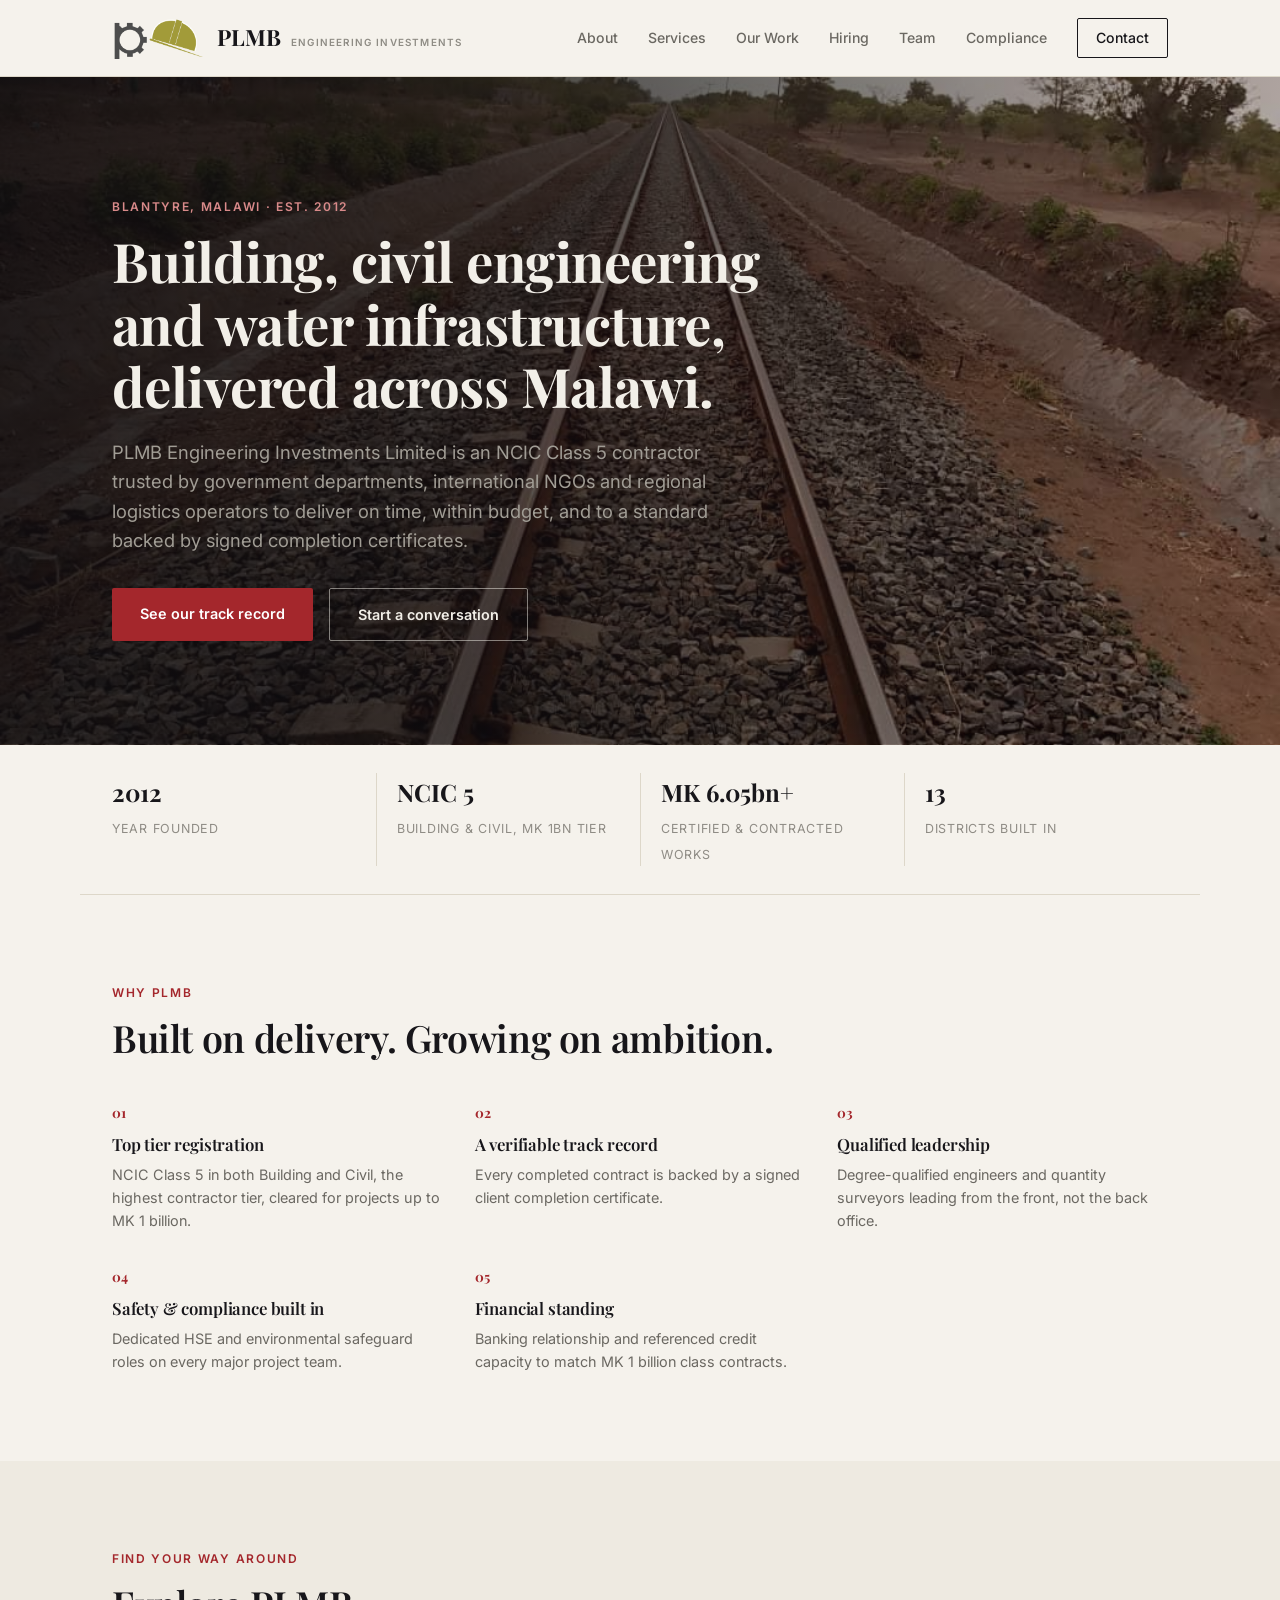
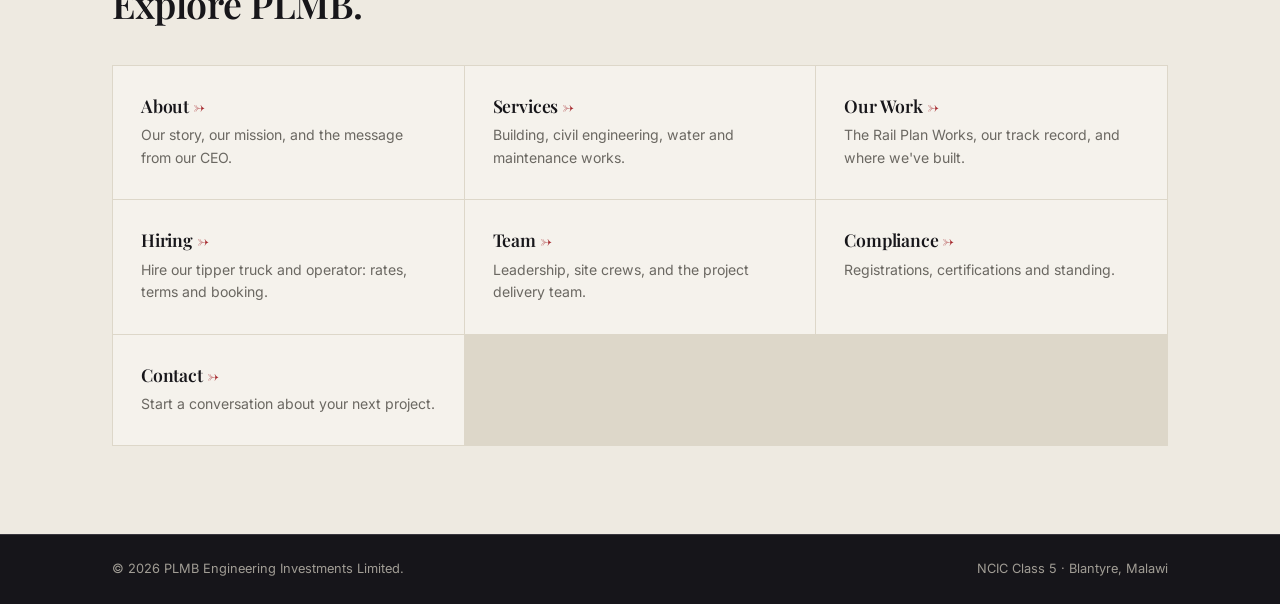
==== commit 7a2908a5: "Add Hiring tab with tipper truck hire advert and full hiring policy" ====
--- a/index.html
+++ b/index.html
@@ -3,7 +3,7 @@
 <head>
 <meta charset="UTF-8">
 <meta name="viewport" content="width=device-width, initial-scale=1.0">
-<title>PLMB Engineering Investments Limited — Building &amp; Civil Engineering, Malawi</title>
+<title>PLMB Engineering Investments Limited &middot; Building &amp; Civil Engineering, Malawi</title>
 <meta name="description" content="PLMB Engineering Investments Limited: NCIC Class 5 building, civil engineering and water infrastructure contractor in Malawi since 2012. Government, NGO and private sector delivery, verified by signed completion certificates.">
 <meta property="og:title" content="PLMB Engineering Investments Limited">
 <meta property="og:description" content="Fourteen years of building construction, civil engineering and water infrastructure across Malawi.">
@@ -26,6 +26,7 @@
       <a href="about.html">About</a>
       <a href="services.html">Services</a>
       <a href="work.html">Our Work</a>
+      <a href="hiring.html">Hiring</a>
       <a href="team.html">Team</a>
       <a href="compliance.html">Compliance</a>
       <a href="contact.html" class="nav-cta">Contact</a>
@@ -90,6 +91,10 @@
           <h3>Our Work</h3>
           <p>The Rail Plan Works, our track record, and where we've built.</p>
         </a>
+        <a class="explore-card" href="hiring.html">
+          <h3>Hiring</h3>
+          <p>Hire our tipper truck and operator: rates, terms and booking.</p>
+        </a>
         <a class="explore-card" href="team.html">
           <h3>Team</h3>
           <p>Leadership, site crews, and the project delivery team.</p>
--- a/styles.css
+++ b/styles.css
@@ -363,6 +363,17 @@
 .reason p { font-size: 0.9rem; margin: 0; }
 .reason h4 { margin: 10px 0 8px; }
 
+/* ---------- Policy ---------- */
+.policy-meta { display: grid; grid-template-columns: repeat(4, 1fr); gap: 20px; margin: 32px 0 40px; padding: 24px 0; border-top: 1px solid var(--rule); border-bottom: 1px solid var(--rule); }
+.policy-meta strong { display: block; font-size: 0.72rem; text-transform: uppercase; letter-spacing: 0.06em; color: var(--ink-faint); margin-bottom: 6px; }
+.policy-meta span { font-size: 0.9rem; }
+.policy-body h3 { font-size: 1.05rem; margin: 36px 0 12px; }
+.policy-body h3:first-child { margin-top: 0; }
+.policy-body p { font-size: 0.95rem; }
+.policy-body ul { margin: 0 0 16px; padding-left: 20px; color: var(--ink-soft); }
+.policy-body li { font-size: 0.95rem; margin-bottom: 8px; }
+.policy-body li strong { color: var(--ink); }
+
 /* ---------- Contact ---------- */
 .contact-grid { display: grid; grid-template-columns: 1fr 1fr; gap: 48px; margin-top: 40px; padding-top: 40px; border-top: 1px solid #38363e; }
 .contact-grid strong { display: block; font-size: 1.05rem; margin-bottom: 12px; color: var(--dark-ink); }
@@ -391,7 +402,7 @@
   .nav-toggle { display: block; }
   .hero-stats { grid-template-columns: 1fr 1fr; row-gap: 24px; }
   .hero-stats > div:nth-child(3) { border-left: none; padding-left: 0; }
-  .vm-grid, .value-grid, .service-grid, .sector-list, .client-grid, .split, .reasons-grid, .contact-grid, .field-strip, .field-strip.two, .explore-grid { grid-template-columns: 1fr; }
+  .vm-grid, .value-grid, .service-grid, .sector-list, .client-grid, .split, .reasons-grid, .contact-grid, .field-strip, .field-strip.two, .explore-grid, .policy-meta { grid-template-columns: 1fr; }
   .hero { padding: 96px 0 64px; background-position: 65% center; }
   .contact-page { padding: 96px 0; }
   .stat-strip { grid-template-columns: 1fr; gap: 16px; }
@@ -403,4 +414,7 @@
   .wrap { padding: 0 20px; }
   .section { padding: 64px 0; }
   .hero { padding: 64px 0 0; }
-}
+  .wordmark-sub { display: none; }
+  .wordmark-icon { height: 32px; }
+  .wordmark { font-size: 1.15rem; }
+}
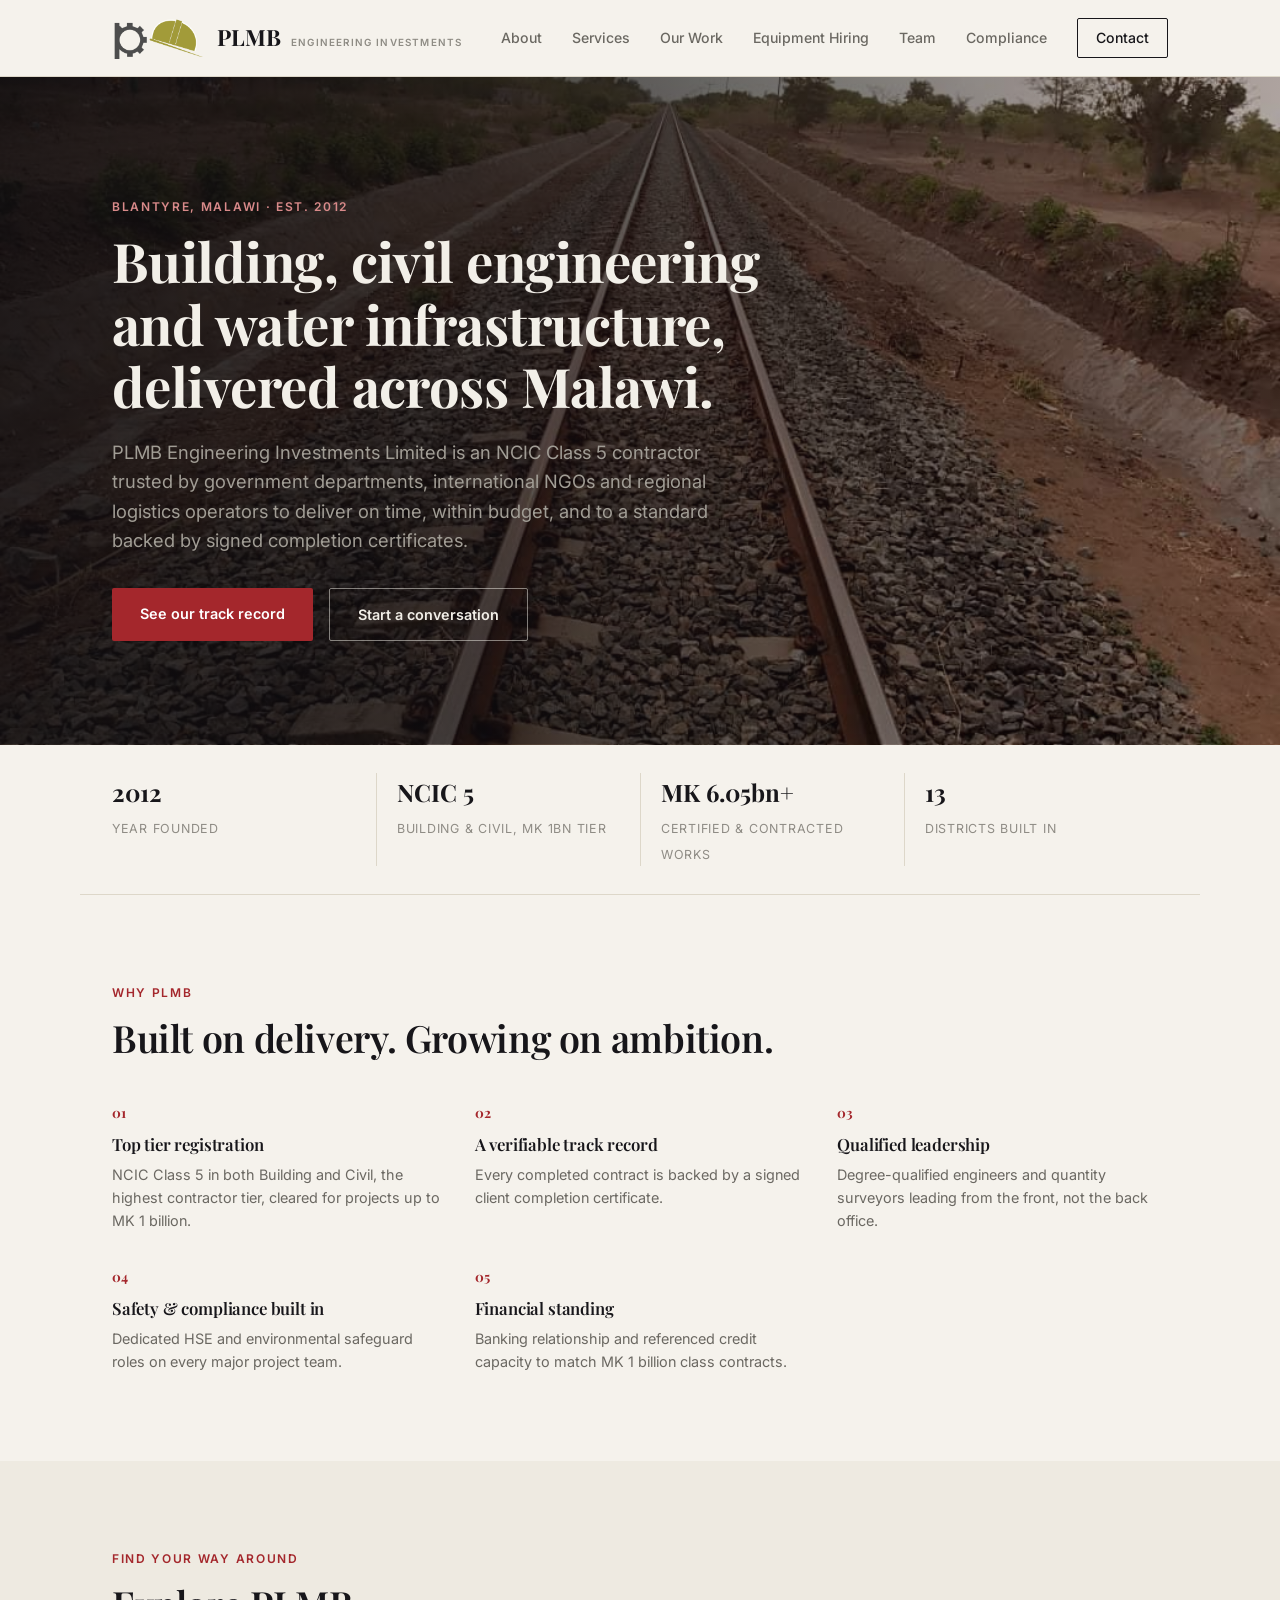
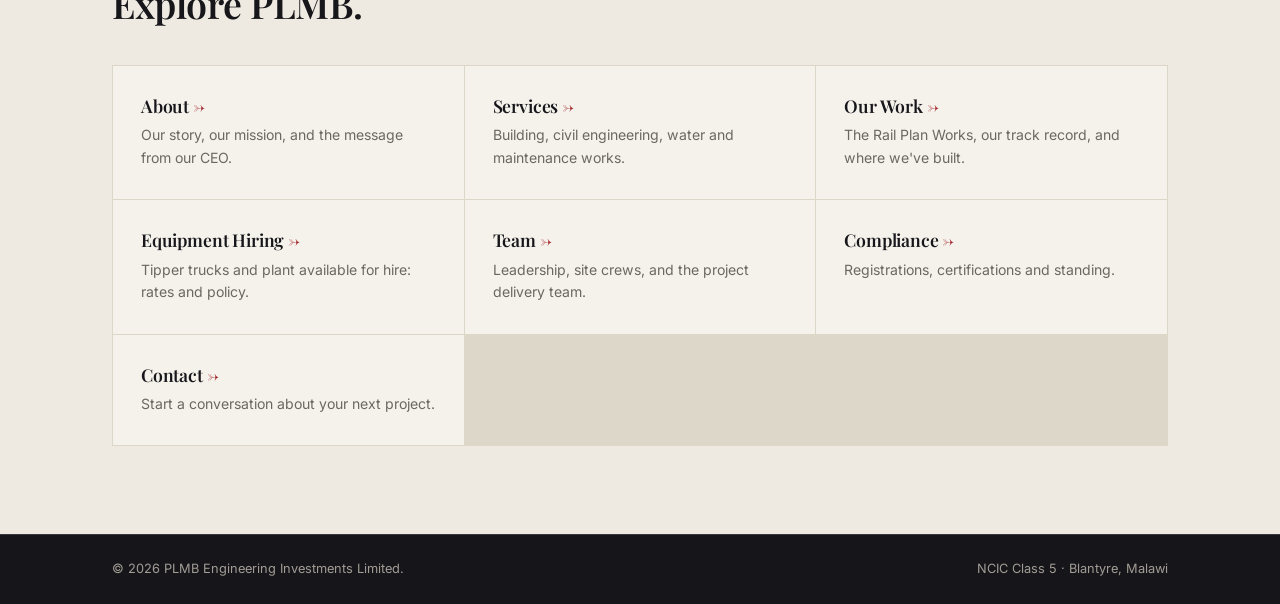
==== commit 0af99728: "Split Equipment Hiring into Rates and Policy sub-tabs, sanction by Management" ====
--- a/index.html
+++ b/index.html
@@ -26,7 +26,7 @@
       <a href="about.html">About</a>
       <a href="services.html">Services</a>
       <a href="work.html">Our Work</a>
-      <a href="hiring.html">Hiring</a>
+      <a href="hiring.html">Equipment Hiring</a>
       <a href="team.html">Team</a>
       <a href="compliance.html">Compliance</a>
       <a href="contact.html" class="nav-cta">Contact</a>
@@ -92,8 +92,8 @@
           <p>The Rail Plan Works, our track record, and where we've built.</p>
         </a>
         <a class="explore-card" href="hiring.html">
-          <h3>Hiring</h3>
-          <p>Hire our tipper truck and operator: rates, terms and booking.</p>
+          <h3>Equipment Hiring</h3>
+          <p>Tipper trucks and plant available for hire: rates and policy.</p>
         </a>
         <a class="explore-card" href="team.html">
           <h3>Team</h3>
--- a/styles.css
+++ b/styles.css
@@ -362,6 +362,22 @@
 .reasons-grid { display: grid; grid-template-columns: repeat(3, 1fr); gap: 32px; margin-top: 40px; }
 .reason p { font-size: 0.9rem; margin: 0; }
 .reason h4 { margin: 10px 0 8px; }
+
+/* ---------- Sub-nav (tabs within a section) ---------- */
+.subnav { border-bottom: 1px solid var(--rule); background: var(--bg); }
+.subnav-tabs { display: flex; gap: 8px; }
+.subnav-tabs a {
+  display: inline-block;
+  padding: 16px 4px;
+  margin-right: 28px;
+  font-size: 0.88rem;
+  font-weight: 600;
+  text-decoration: none;
+  color: var(--ink-faint);
+  border-bottom: 2px solid transparent;
+}
+.subnav-tabs a:hover { color: var(--ink); }
+.subnav-tabs a[aria-current="page"] { color: var(--accent); border-bottom-color: var(--accent); }
 
 /* ---------- Policy ---------- */
 .policy-meta { display: grid; grid-template-columns: repeat(4, 1fr); gap: 20px; margin: 32px 0 40px; padding: 24px 0; border-top: 1px solid var(--rule); border-bottom: 1px solid var(--rule); }
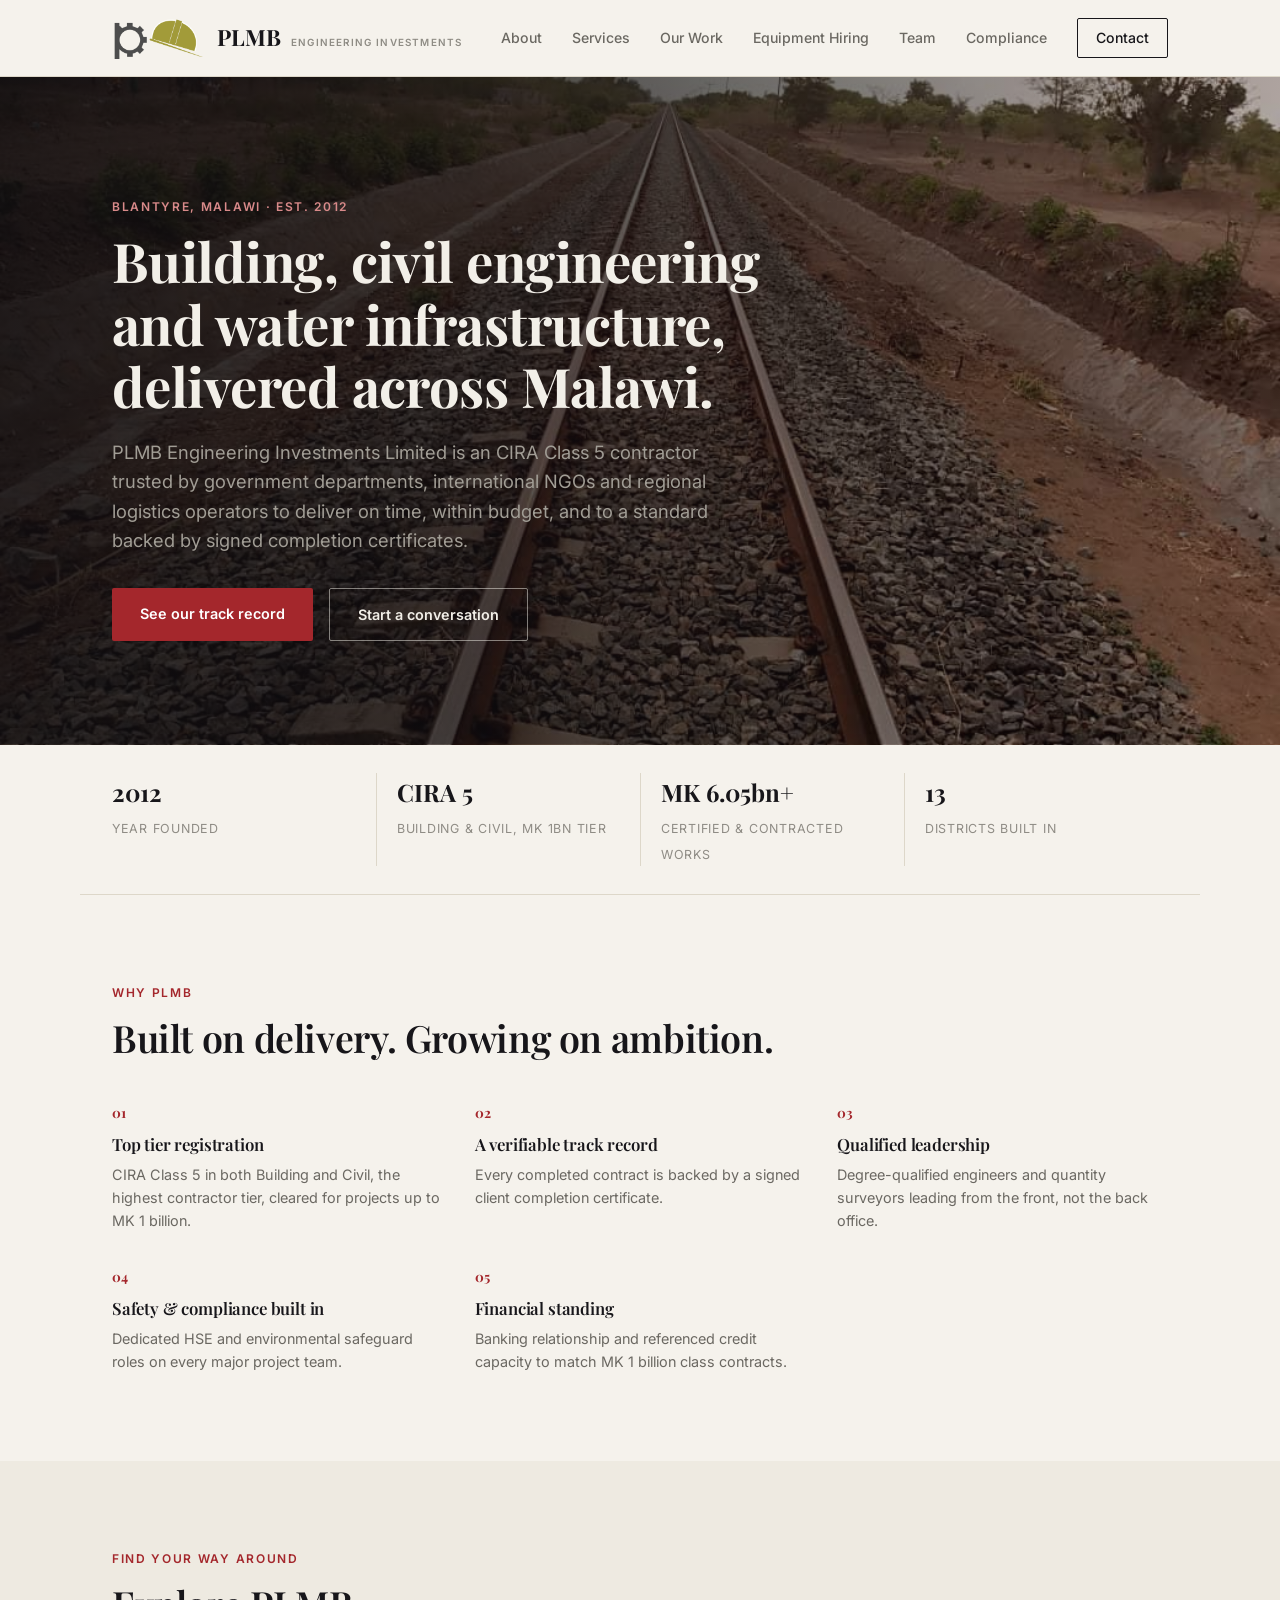
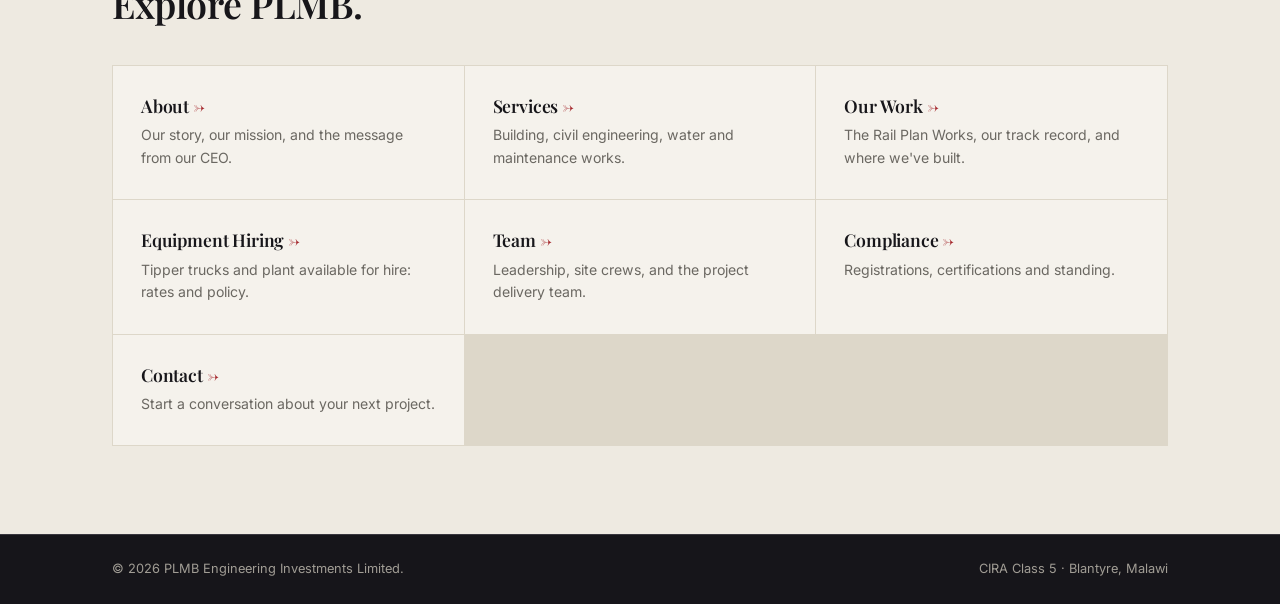
==== commit 313f31ee: "Update NCIC to CIRA (Construction Industry Regulatory Authority) site-wide" ====
--- a/index.html
+++ b/index.html
@@ -4,7 +4,7 @@
 <meta charset="UTF-8">
 <meta name="viewport" content="width=device-width, initial-scale=1.0">
 <title>PLMB Engineering Investments Limited &middot; Building &amp; Civil Engineering, Malawi</title>
-<meta name="description" content="PLMB Engineering Investments Limited: NCIC Class 5 building, civil engineering and water infrastructure contractor in Malawi since 2012. Government, NGO and private sector delivery, verified by signed completion certificates.">
+<meta name="description" content="PLMB Engineering Investments Limited: CIRA Class 5 building, civil engineering and water infrastructure contractor in Malawi since 2012. Government, NGO and private sector delivery, verified by signed completion certificates.">
 <meta property="og:title" content="PLMB Engineering Investments Limited">
 <meta property="og:description" content="Fourteen years of building construction, civil engineering and water infrastructure across Malawi.">
 <meta property="og:type" content="website">
@@ -44,7 +44,7 @@
     <div class="wrap">
       <p class="eyebrow light">Blantyre, Malawi &middot; Est. 2012</p>
       <h1 class="light">Building, civil engineering<br> and water infrastructure,<br> delivered across Malawi.</h1>
-      <p class="hero-lede light-body">PLMB Engineering Investments Limited is an NCIC Class&nbsp;5 contractor trusted by government departments, international NGOs and regional logistics operators to deliver on time, within budget, and to a standard backed by signed completion certificates.</p>
+      <p class="hero-lede light-body">PLMB Engineering Investments Limited is an CIRA Class&nbsp;5 contractor trusted by government departments, international NGOs and regional logistics operators to deliver on time, within budget, and to a standard backed by signed completion certificates.</p>
       <div class="hero-actions">
         <a href="work.html" class="btn btn-primary">See our track record</a>
         <a href="contact.html" class="btn btn-ghost-light">Start a conversation</a>
@@ -53,7 +53,7 @@
   </section>
   <div class="hero-stats wrap">
     <div><strong>2012</strong><span>Year founded</span></div>
-    <div><strong>NCIC&nbsp;5</strong><span>Building &amp; Civil, MK&nbsp;1bn tier</span></div>
+    <div><strong>CIRA&nbsp;5</strong><span>Building &amp; Civil, MK&nbsp;1bn tier</span></div>
     <div><strong>MK&nbsp;6.05bn+</strong><span>Certified &amp; contracted works</span></div>
     <div><strong>13</strong><span>Districts built in</span></div>
   </div>
@@ -64,7 +64,7 @@
       <p class="eyebrow">Why PLMB</p>
       <h2>Built on delivery. Growing on ambition.</h2>
       <div class="reasons-grid">
-        <div class="reason"><span class="service-num">01</span><h4>Top tier registration</h4><p>NCIC Class 5 in both Building and Civil, the highest contractor tier, cleared for projects up to MK 1 billion.</p></div>
+        <div class="reason"><span class="service-num">01</span><h4>Top tier registration</h4><p>CIRA Class 5 in both Building and Civil, the highest contractor tier, cleared for projects up to MK 1 billion.</p></div>
         <div class="reason"><span class="service-num">02</span><h4>A verifiable track record</h4><p>Every completed contract is backed by a signed client completion certificate.</p></div>
         <div class="reason"><span class="service-num">03</span><h4>Qualified leadership</h4><p>Degree-qualified engineers and quantity surveyors leading from the front, not the back office.</p></div>
         <div class="reason"><span class="service-num">04</span><h4>Safety &amp; compliance built in</h4><p>Dedicated HSE and environmental safeguard roles on every major project team.</p></div>
@@ -116,7 +116,7 @@
 <footer class="site-footer">
   <div class="wrap footer-inner">
     <span>&copy; <span id="year"></span> PLMB Engineering Investments Limited.</span>
-    <span>NCIC Class 5 &middot; Blantyre, Malawi</span>
+    <span>CIRA Class 5 &middot; Blantyre, Malawi</span>
   </div>
 </footer>
 
--- a/styles.css
+++ b/styles.css
@@ -209,6 +209,15 @@
   display: flex; align-items: center; justify-content: center;
   font-family: var(--serif); font-weight: 600; font-size: 0.95rem;
   flex-shrink: 0;
+}
+.avatar-photo {
+  width: 96px; height: 96px;
+  object-fit: cover;
+  object-position: center top;
+  background: var(--bg-panel);
+  border: 3px solid var(--bg);
+  box-shadow: 0 0 0 1px var(--rule), 0 10px 20px -10px rgba(23, 22, 26, 0.35);
+  margin-bottom: 4px;
 }
 
 /* ---------- Timeline ---------- */
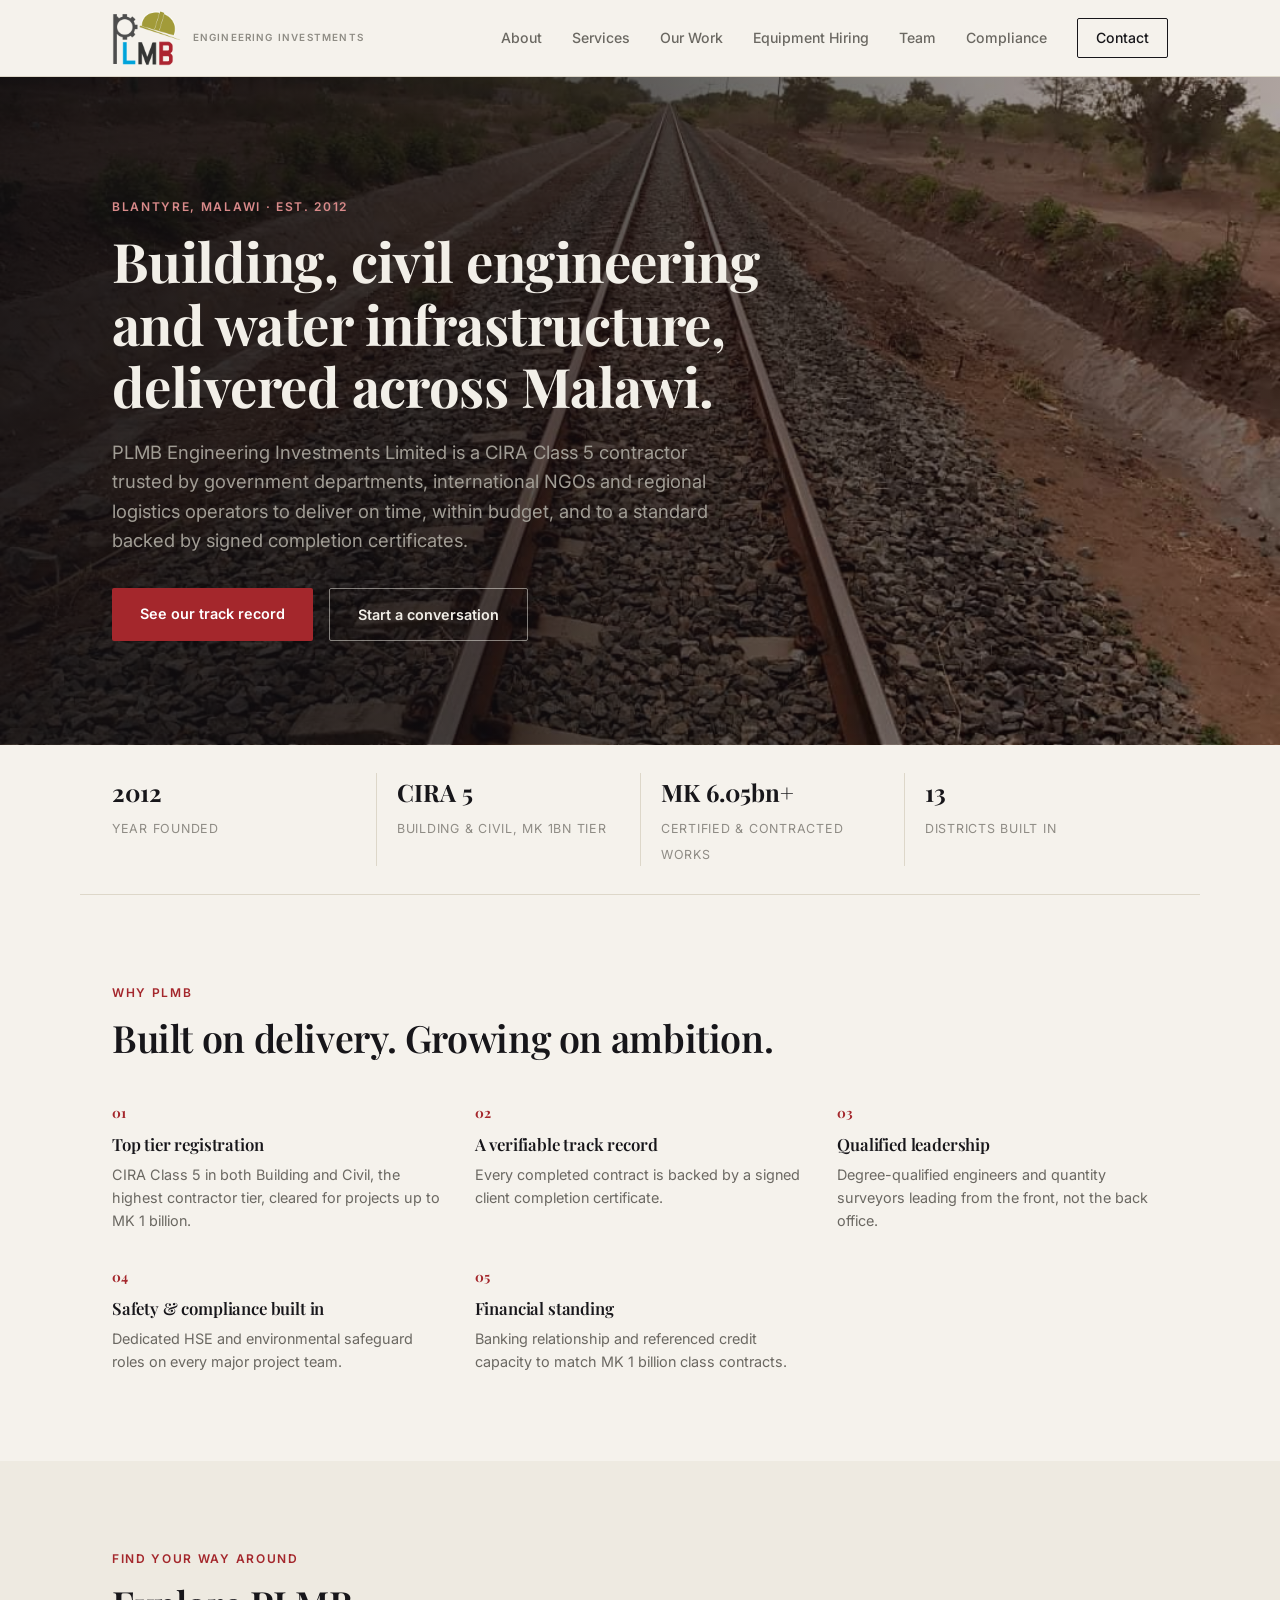
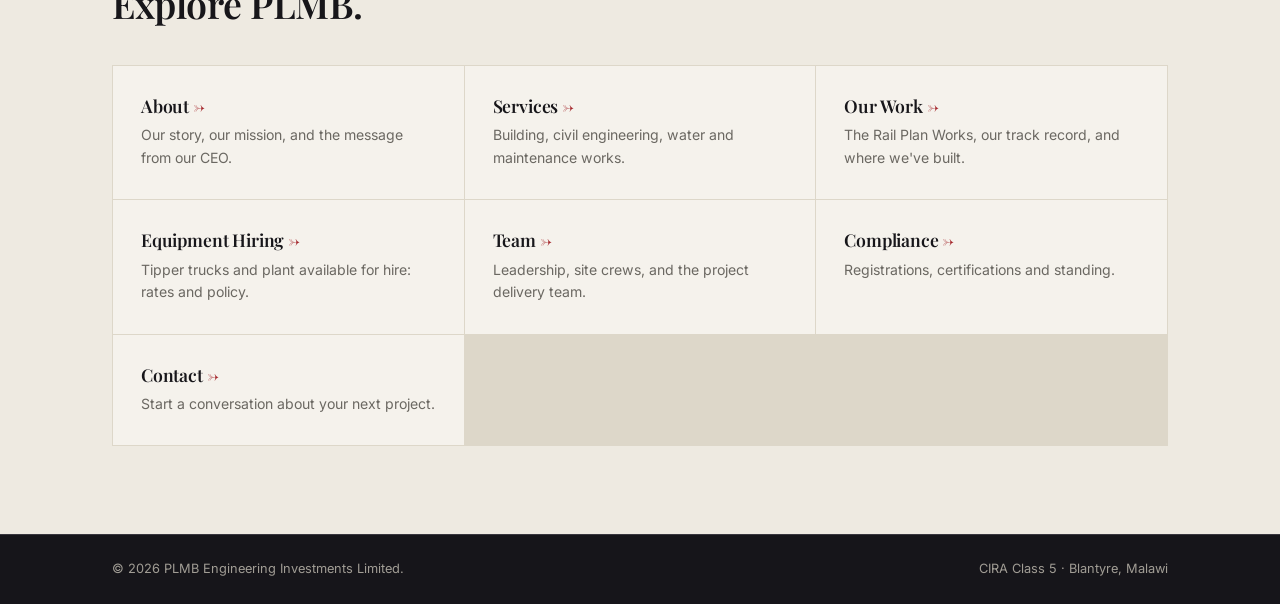
==== commit eb33ff81: "Show full PLMB wordmark logo in header, fix 'a CIRA' grammar" ====
--- a/index.html
+++ b/index.html
@@ -19,8 +19,8 @@
 <header class="site-header">
   <div class="wrap header-inner">
     <a class="wordmark" href="index.html">
-      <img src="assets/plmb-icon.png" alt="" class="wordmark-icon" width="120" height="54">
-      <span class="wordmark-text">PLMB<span class="wordmark-sub">Engineering Investments</span></span>
+      <img src="assets/plmb-icon.png" alt="PLMB Engineering Investments" class="wordmark-icon" width="69" height="56">
+      <span class="wordmark-sub">Engineering Investments</span>
     </a>
     <nav class="nav" id="nav">
       <a href="about.html">About</a>
@@ -44,7 +44,7 @@
     <div class="wrap">
       <p class="eyebrow light">Blantyre, Malawi &middot; Est. 2012</p>
       <h1 class="light">Building, civil engineering<br> and water infrastructure,<br> delivered across Malawi.</h1>
-      <p class="hero-lede light-body">PLMB Engineering Investments Limited is an CIRA Class&nbsp;5 contractor trusted by government departments, international NGOs and regional logistics operators to deliver on time, within budget, and to a standard backed by signed completion certificates.</p>
+      <p class="hero-lede light-body">PLMB Engineering Investments Limited is a CIRA Class&nbsp;5 contractor trusted by government departments, international NGOs and regional logistics operators to deliver on time, within budget, and to a standard backed by signed completion certificates.</p>
       <div class="hero-actions">
         <a href="work.html" class="btn btn-primary">See our track record</a>
         <a href="contact.html" class="btn btn-ghost-light">Start a conversation</a>
--- a/styles.css
+++ b/styles.css
@@ -92,8 +92,7 @@
   align-items: center;
   gap: 12px;
 }
-.wordmark-icon { height: 42px; width: auto; display: block; }
-.wordmark-text { display: flex; align-items: baseline; gap: 10px; }
+.wordmark-icon { height: 56px; width: auto; display: block; }
 .wordmark-sub {
   font-family: var(--sans);
   font-size: 0.62rem;
@@ -440,6 +439,6 @@
   .section { padding: 64px 0; }
   .hero { padding: 64px 0 0; }
   .wordmark-sub { display: none; }
-  .wordmark-icon { height: 32px; }
+  .wordmark-icon { height: 44px; }
   .wordmark { font-size: 1.15rem; }
 }
